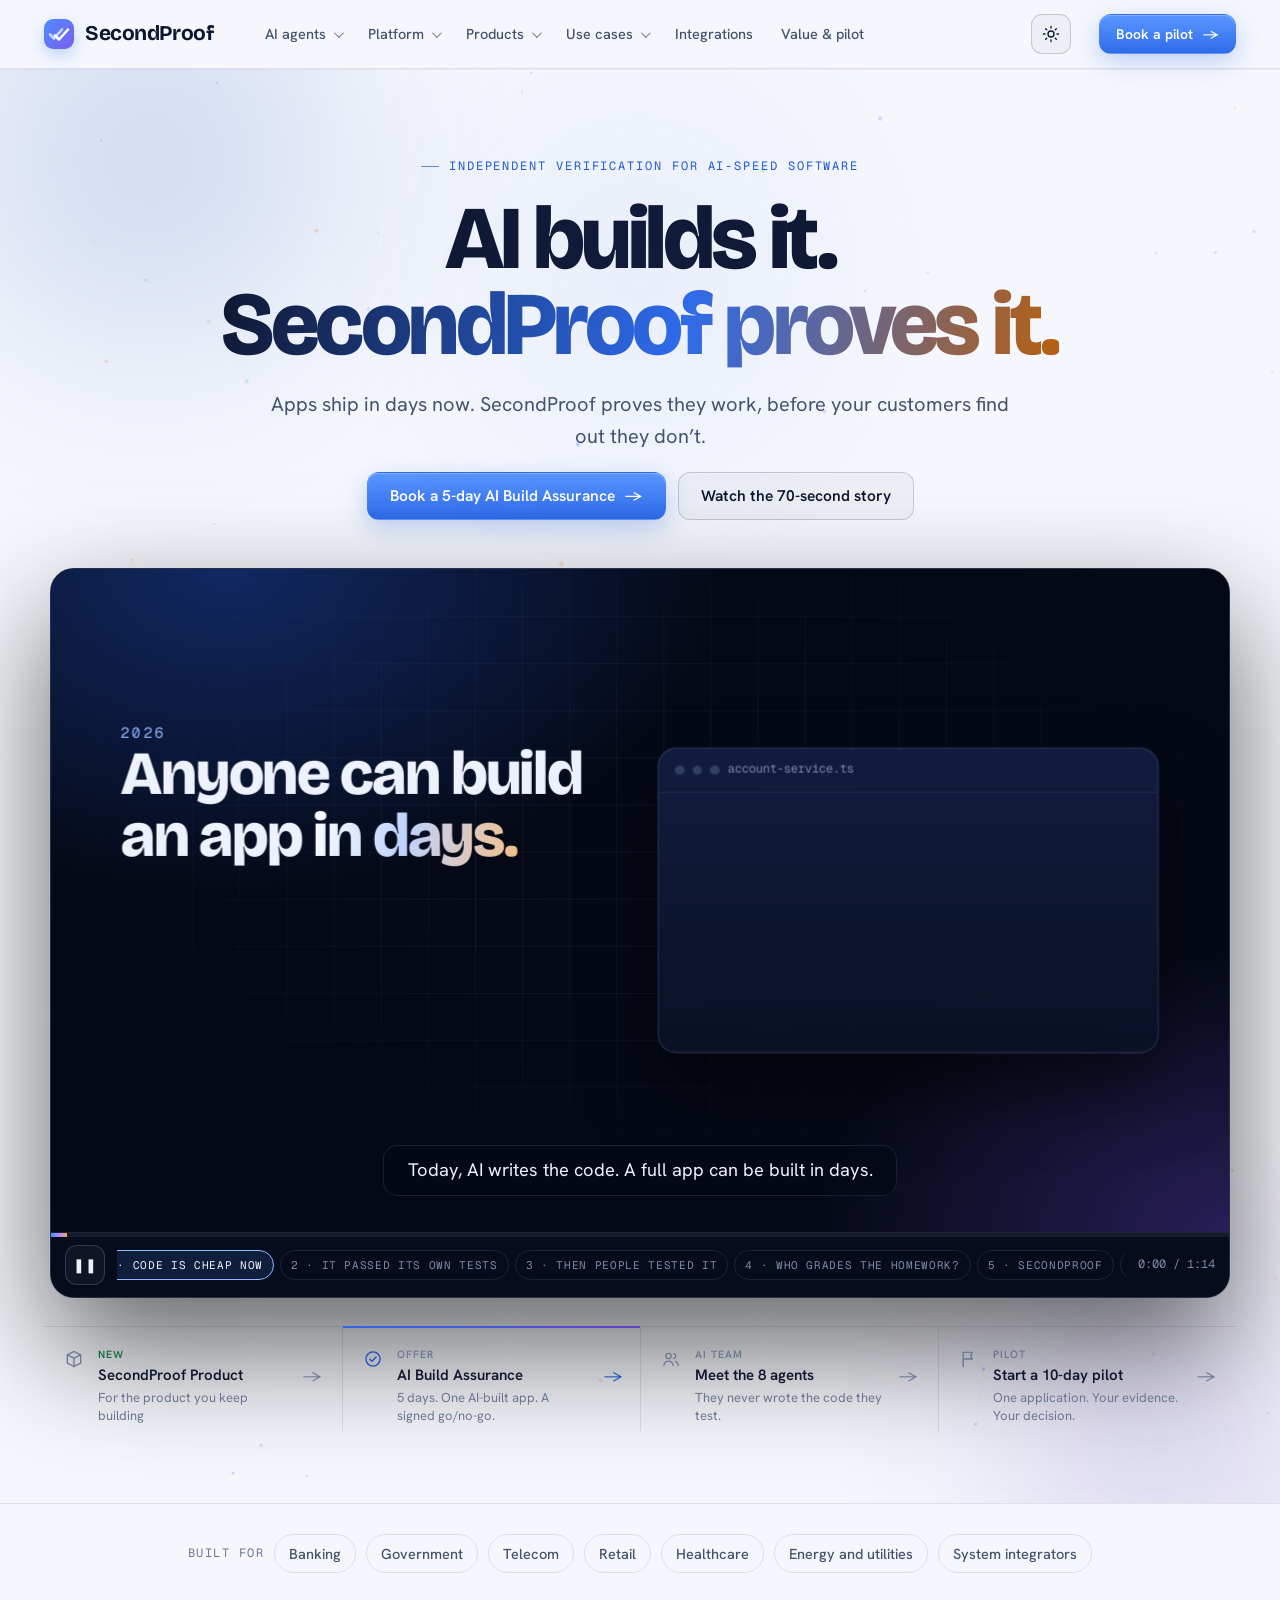
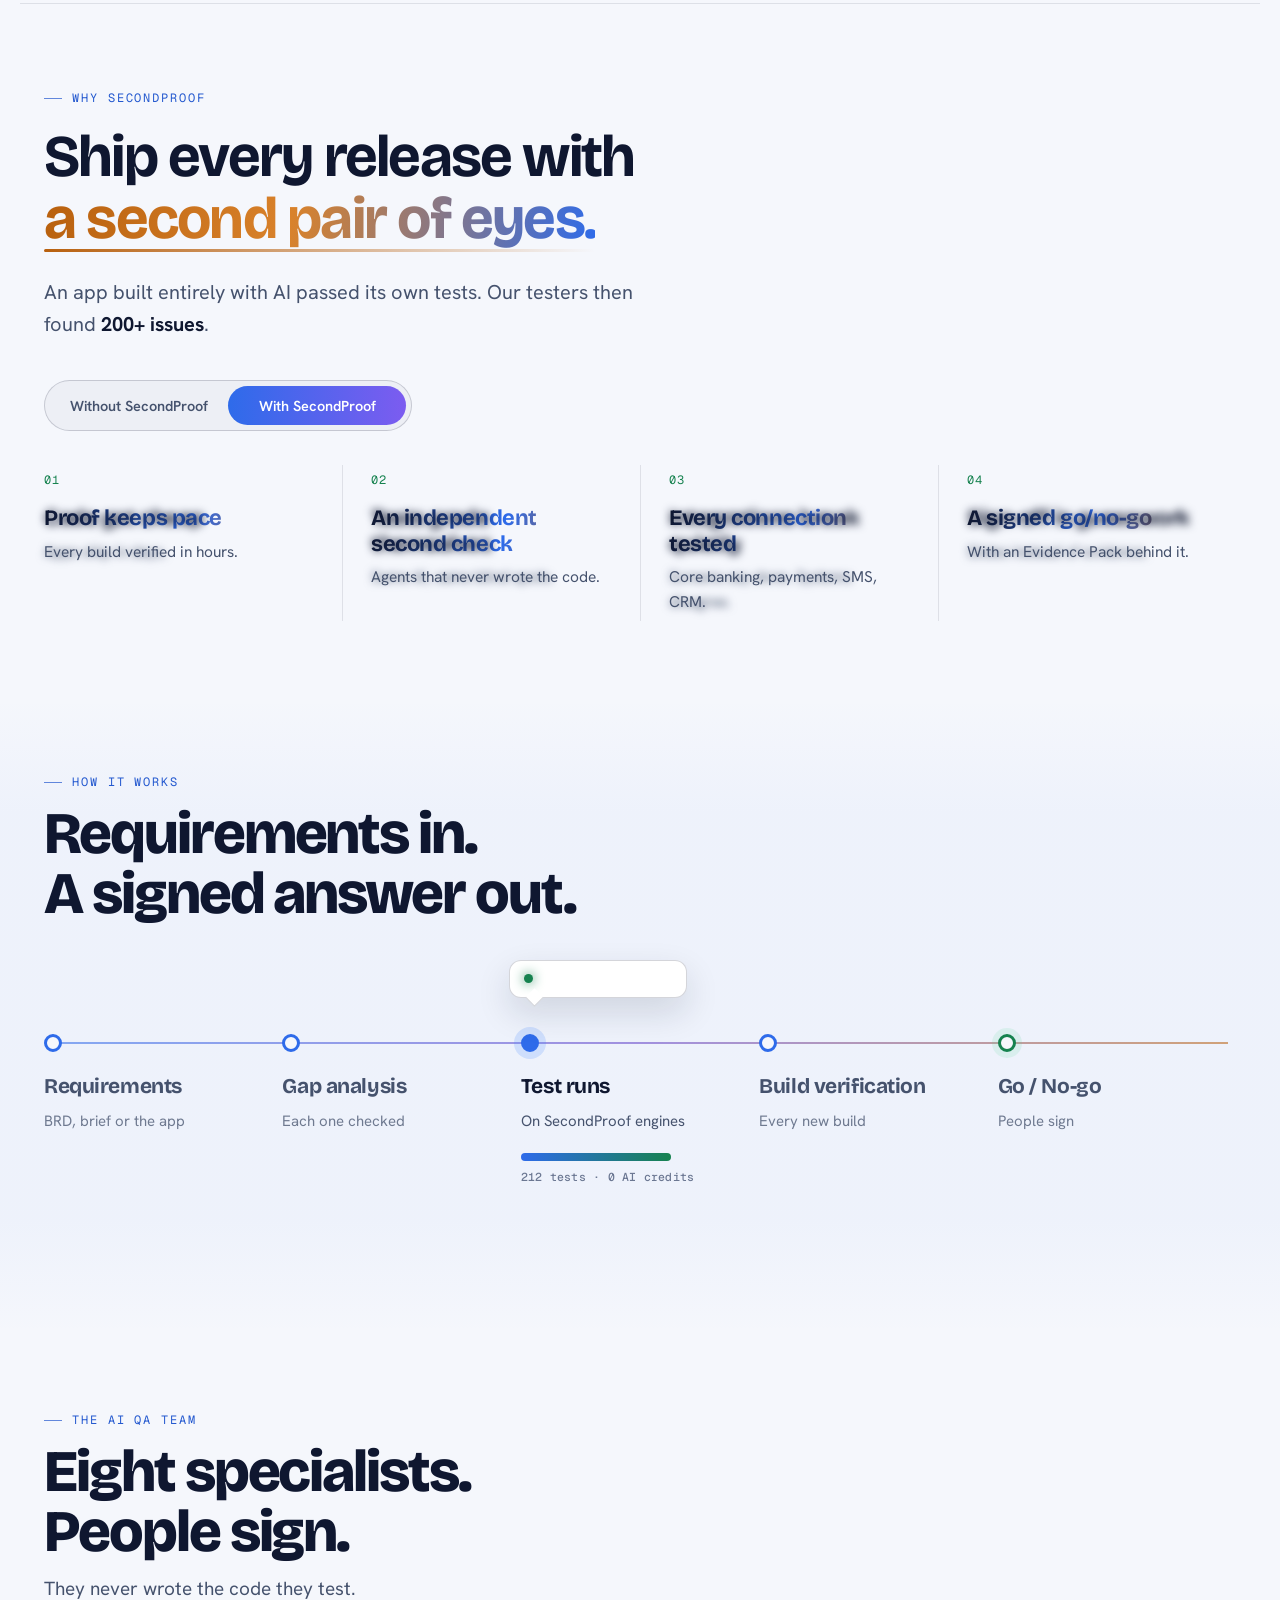
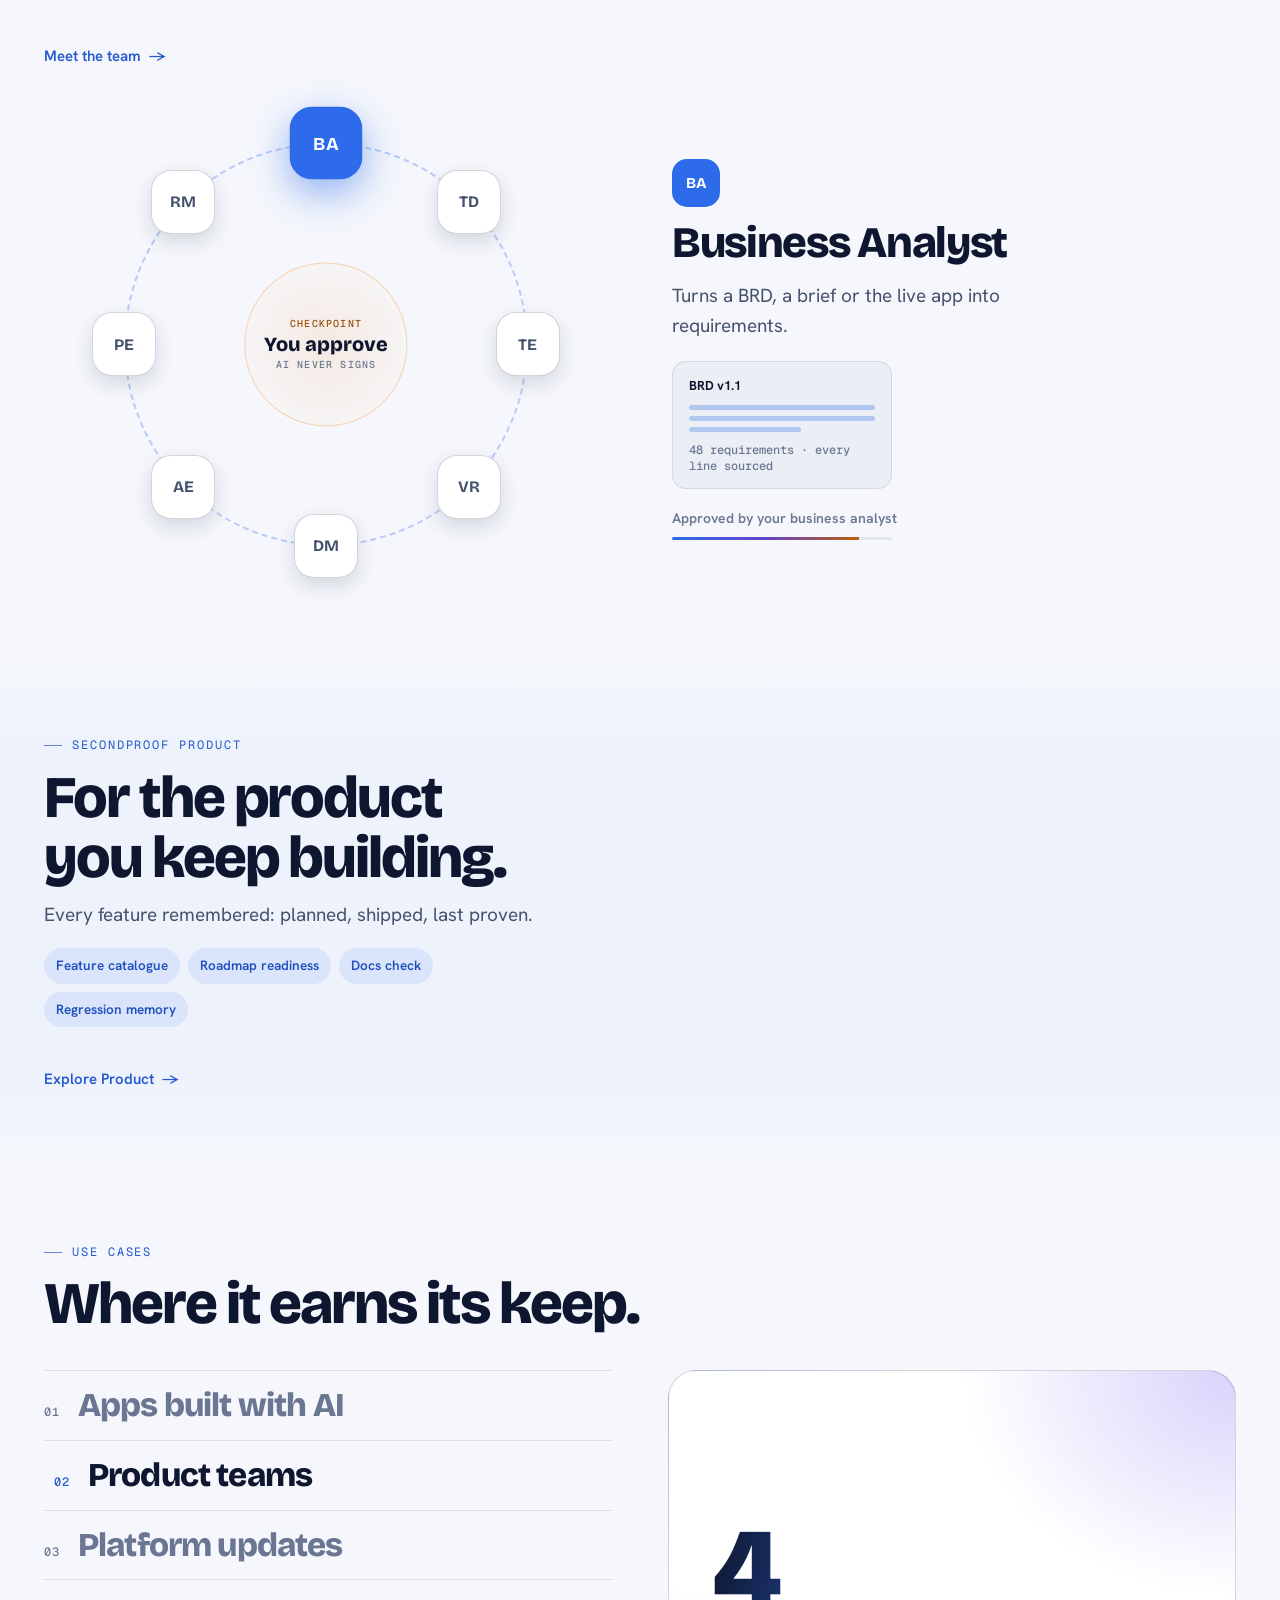
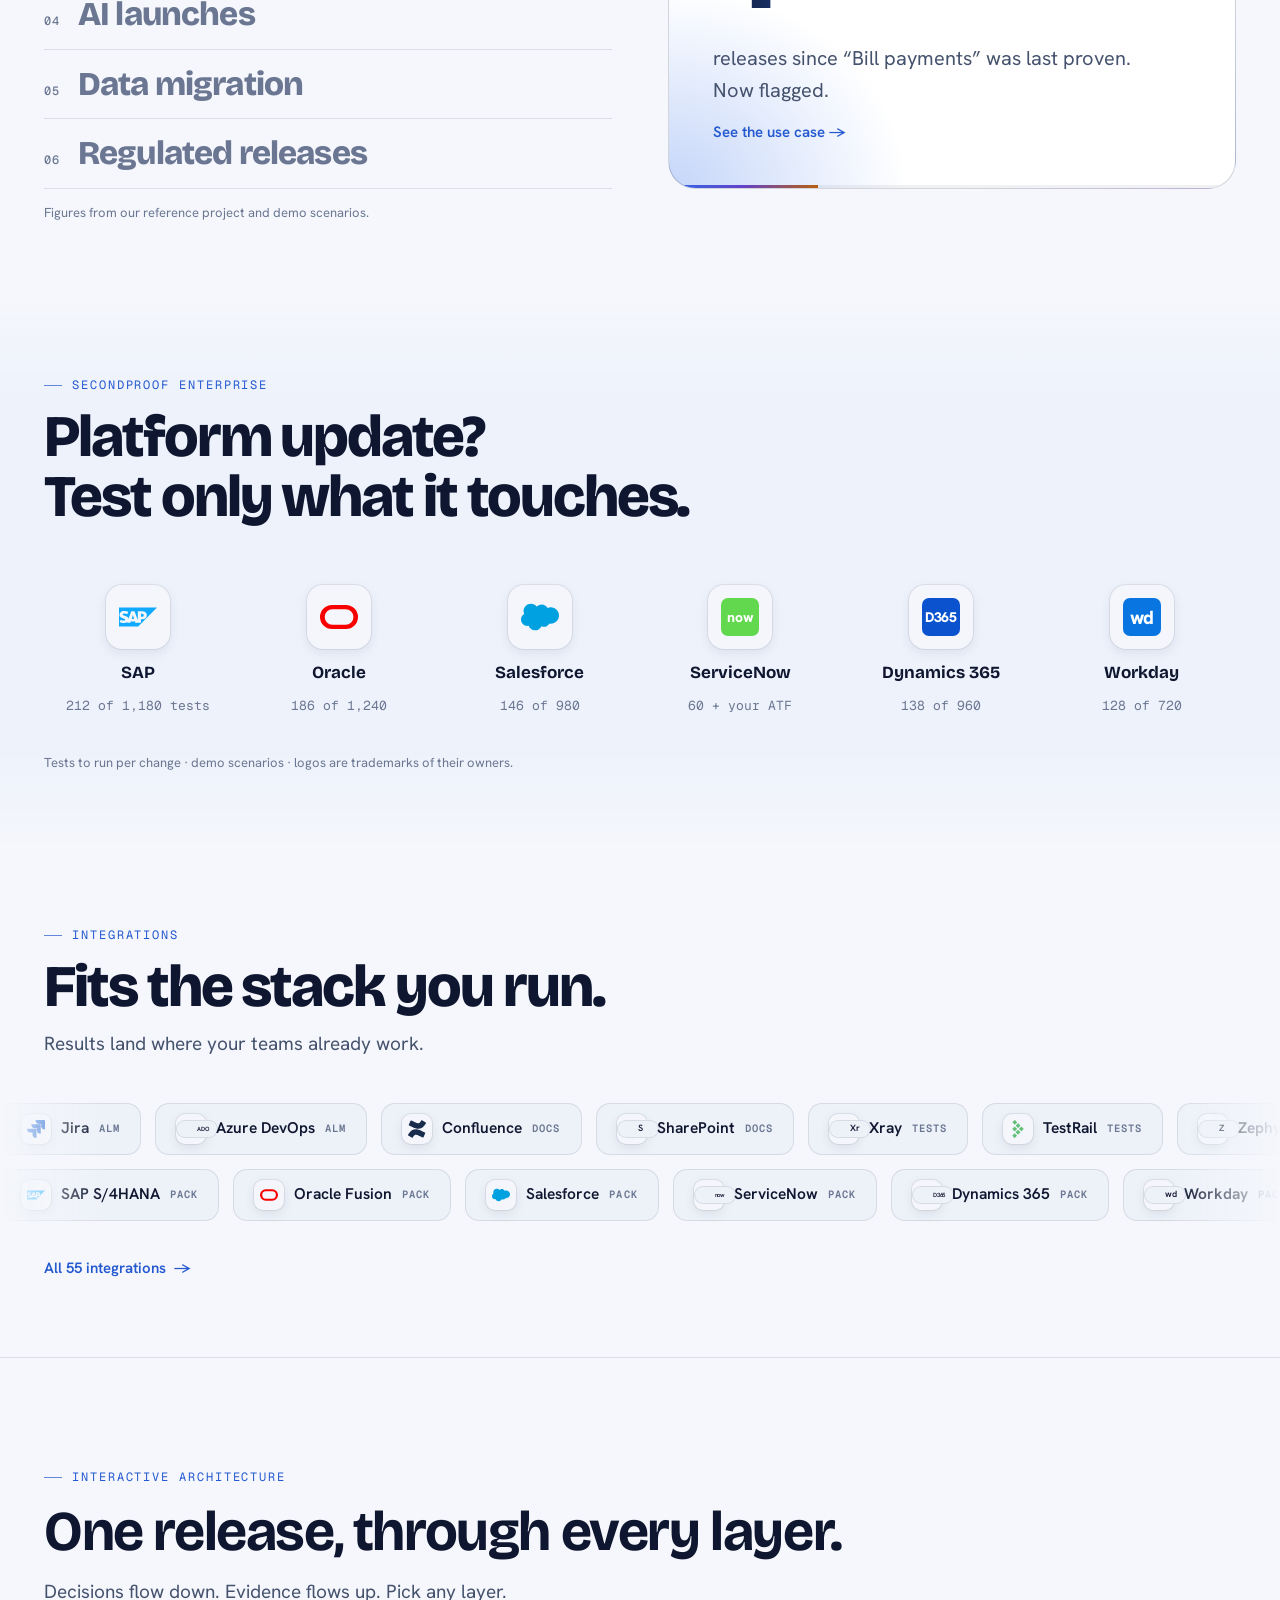
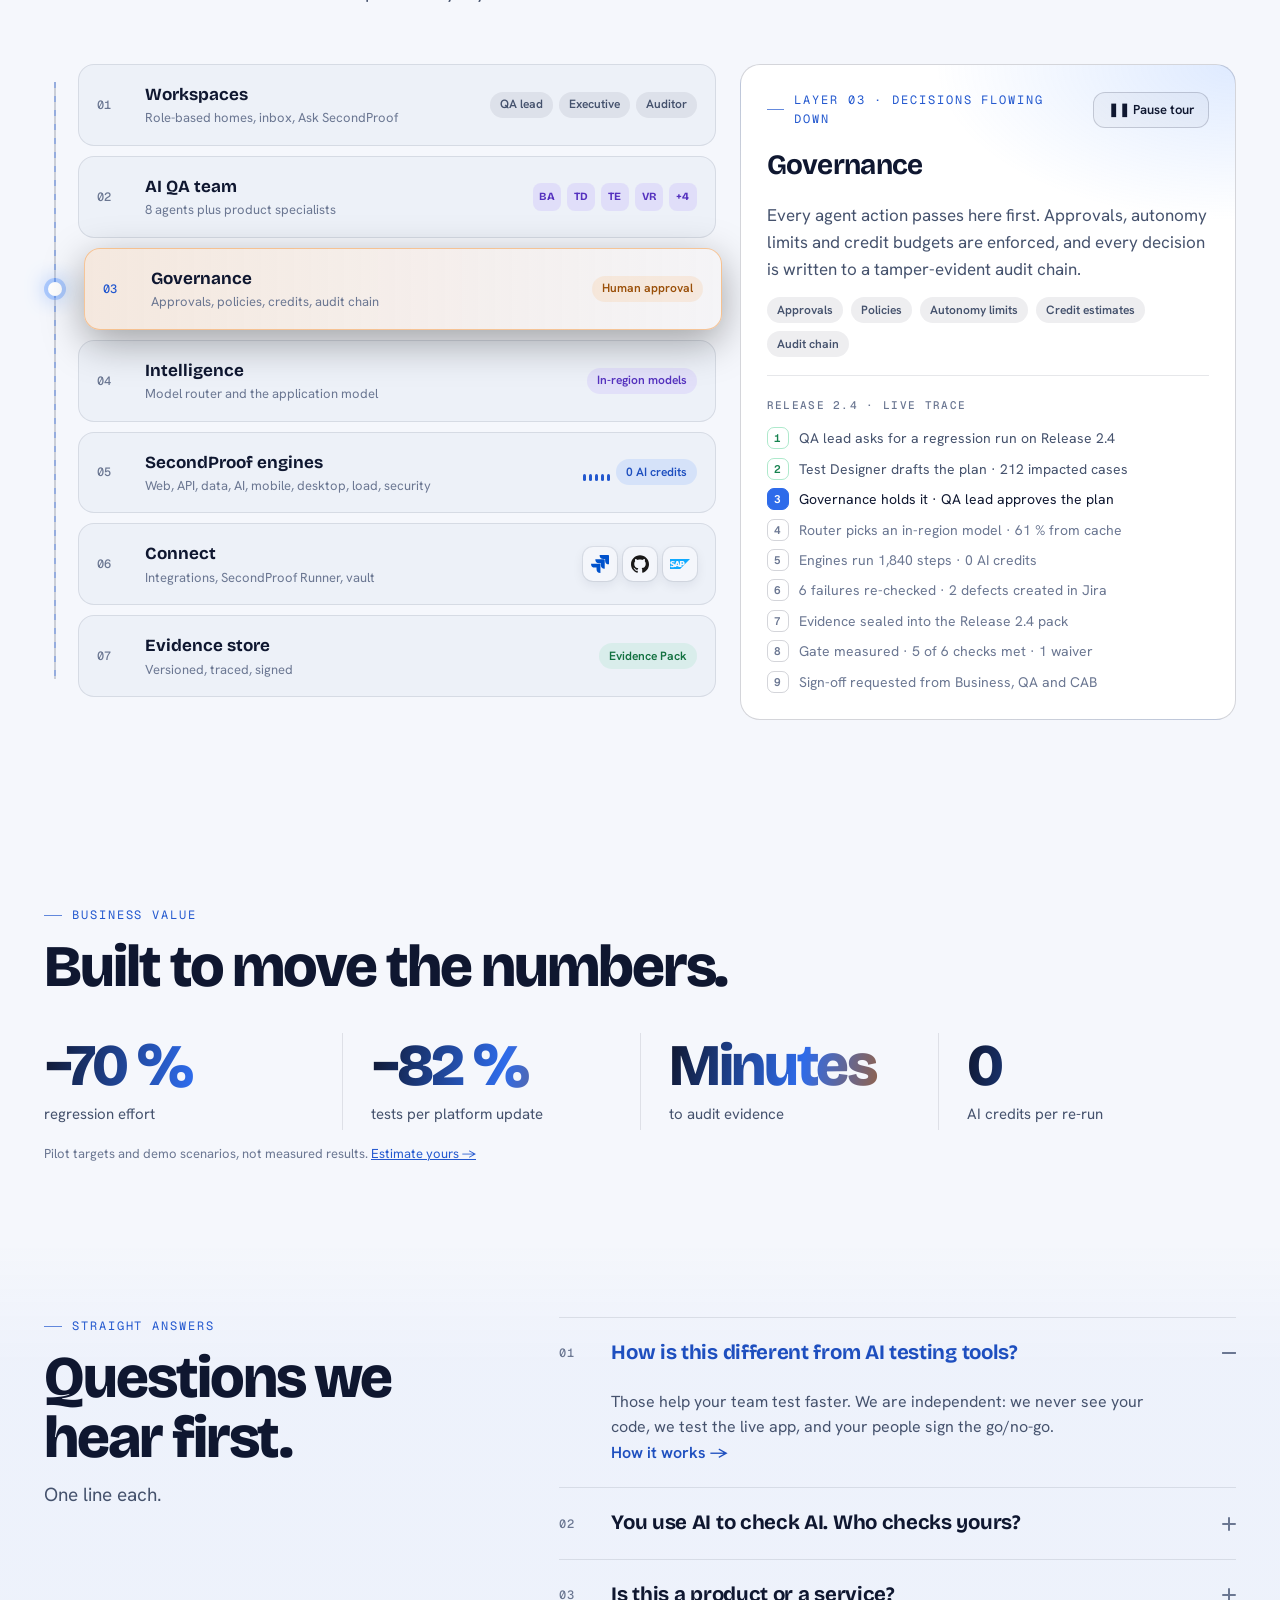
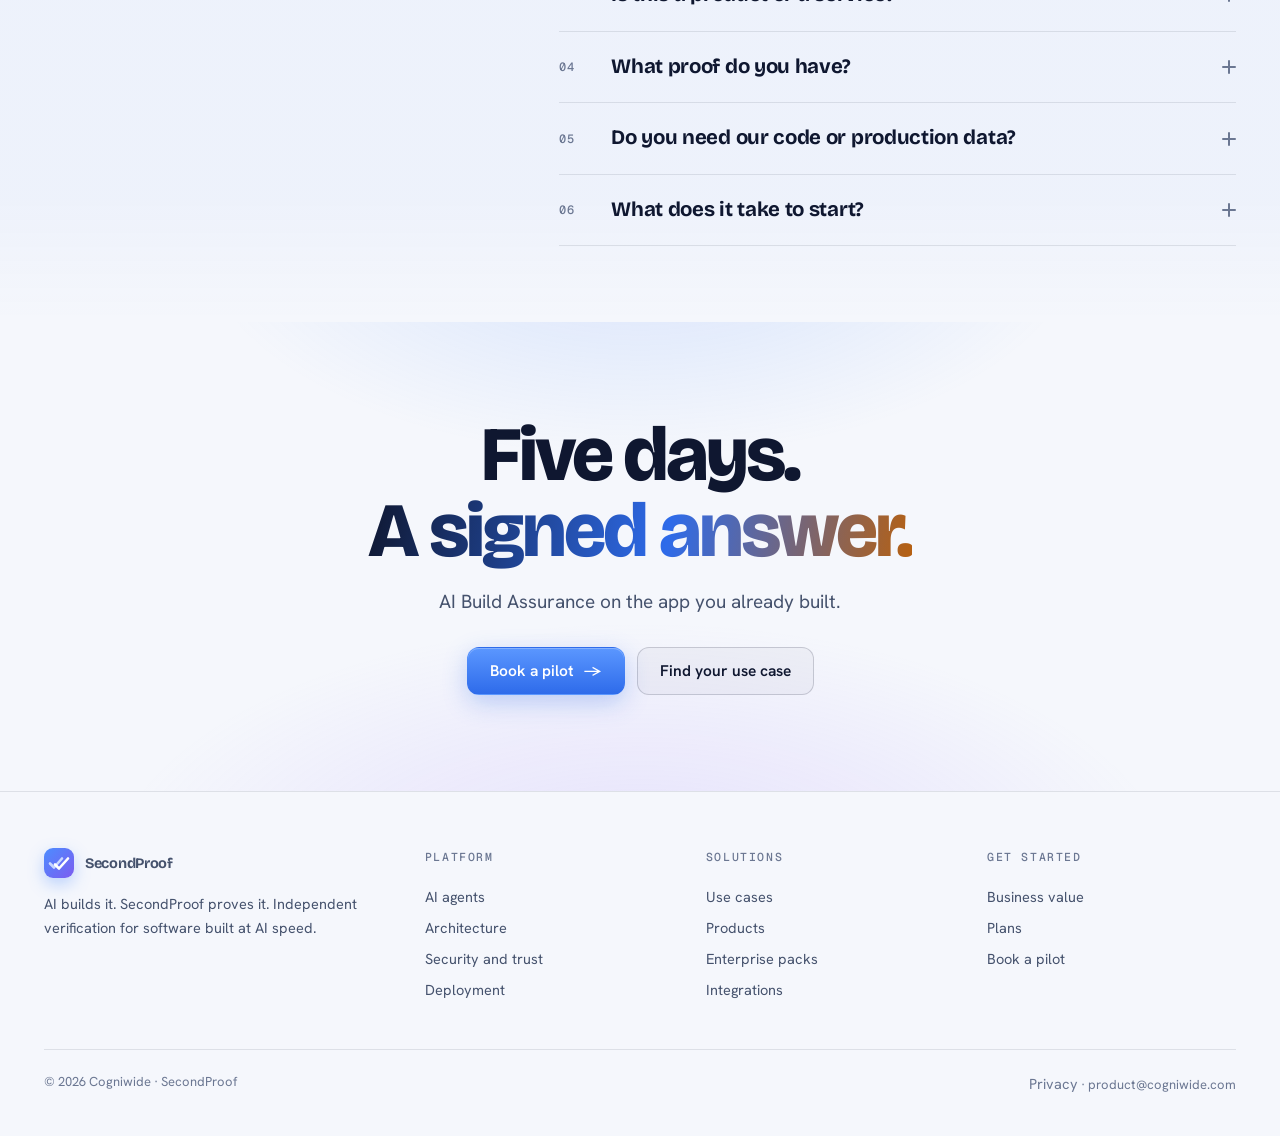
==== index.html @ b9cd4af1 "SecondProof - initial draft" ====
<!doctype html>
<html lang="en">
<head>
<meta charset="utf-8">
<meta name="viewport" content="width=device-width,initial-scale=1,viewport-fit=cover">
<title>SecondProof · AI builds it. SecondProof proves it.</title>
<meta name="description" content="Independent verification for software built at AI speed. Gap analysis, build verification and a signed go/no-go on the running app, with no access to your code.">
<link rel="canonical" href="https://secondproof.ai/">
<meta name="theme-color" content="#060A18">
<link rel="icon" href="favicon.svg" type="image/svg+xml">
<link rel="icon" href="favicon-32.png" sizes="32x32" type="image/png">
<link rel="apple-touch-icon" href="apple-touch-icon.png">
<link rel="manifest" href="site.webmanifest">
<meta property="og:type" content="website">
<meta property="og:site_name" content="SecondProof">
<meta property="og:title" content="SecondProof · AI builds it. SecondProof proves it.">
<meta property="og:description" content="Independent verification for software built at AI speed. Gap analysis, build verification and a signed go/no-go on the running app, with no access to your code.">
<meta property="og:url" content="https://secondproof.ai/">
<meta property="og:image" content="https://secondproof.ai/og-image.png">
<meta property="og:image:width" content="1200">
<meta property="og:image:height" content="630">
<meta name="twitter:card" content="summary_large_image">
<meta name="twitter:title" content="SecondProof · AI builds it. SecondProof proves it.">
<meta name="twitter:description" content="Independent verification for software built at AI speed. Gap analysis, build verification and a signed go/no-go on the running app, with no access to your code.">
<meta name="twitter:image" content="https://secondproof.ai/og-image.png">
<link rel="preconnect" href="https://fonts.googleapis.com">
<link rel="stylesheet" href="https://fonts.googleapis.com/css2?family=Bricolage+Grotesque:opsz,wght@12..96,500;12..96,700;12..96,800&family=Hanken+Grotesk:wght@400;500;600;700&family=Geist+Mono:wght@400;500&display=swap">
<link rel="stylesheet" href="site.css">
<script>(function(){var t;try{t=localStorage.getItem("sp-theme")}catch(e){}if(!t)t=window.matchMedia&&matchMedia("(prefers-color-scheme: light)").matches?"light":"dark";document.documentElement.setAttribute("data-theme",t)})();</script>
<link rel="stylesheet" href="film.css">
<style>
/* Home · hero carousel over an agent constellation, then the concept in seven beats */
.hero{position:relative;overflow:hidden;padding-block:0;border-bottom:1px solid var(--line)}
.hero canvas{position:absolute;inset:0;width:100%;height:100%;opacity:.7}
.car{position:relative;min-height:680px;display:flex;flex-direction:column}
.car .stage{position:relative;flex:1;overflow:hidden;padding-inline:0}
.car .track{display:flex;transition:transform .9s cubic-bezier(.65,0,.25,1);will-change:transform}
.slide{flex:0 0 100%;min-width:0;display:grid;grid-template-columns:1.05fr .95fr;gap:56px;align-items:center;padding:96px 24px 120px;opacity:.25;transition:opacity .9s ease}
.slide.on{opacity:1}
.slide .copy{display:flex;flex-direction:column;gap:22px;min-width:0}
.slide h1{font-size:clamp(42px,6vw,82px);line-height:.98;font-weight:800;letter-spacing:-.035em}
.slide .lede{font-size:clamp(17px,1.6vw,20px);color:var(--ink2);max-width:560px}
.slide .acts{display:flex;gap:12px;flex-wrap:wrap;margin-top:6px}
.slide .vis{min-width:0;transform:translateY(10px);transition:transform .9s cubic-bezier(.2,.7,.2,1)}
.slide.on .vis{transform:none}
.car .ctrl{position:absolute;left:0;right:0;bottom:30px}
.car .ctrl .wrap{display:flex;align-items:center;gap:16px}
.dots{display:flex;gap:8px;flex:1;flex-wrap:wrap}
.dots button{border:1px solid var(--line);background:rgba(var(--wsh),.03);color:var(--ink3);font-family:var(--mono);font-size:11.5px;letter-spacing:.08em;text-transform:uppercase;padding:8px 12px;border-radius:999px;cursor:pointer}
.dots button.on{color:var(--ink);border-color:var(--blue2);background:rgba(76,141,255,.14)}
.arrows{display:flex;gap:8px}
.arrows button{width:42px;height:42px;border-radius:12px;border:1px solid var(--line2);background:rgba(var(--wsh),.03);color:var(--ink);cursor:pointer;font-size:16px}
.progress{position:absolute;left:0;right:0;bottom:0;height:2px;background:var(--line)}
.progress i{display:block;height:100%;background:linear-gradient(90deg,var(--blue),var(--violet),var(--amber));transform-origin:0 50%;transform:scaleX(0)}
@media (max-width:960px){.slide{grid-template-columns:1fr;padding-block:64px 150px}.car{min-height:auto}.dots button span{display:none}.dots button{width:12px;height:12px;padding:0}}

/* mock windows */
.win{background:linear-gradient(180deg,rgba(var(--s2),.92),rgba(var(--s1),.95));border:1px solid var(--line2);border-radius:20px;box-shadow:0 40px 90px rgba(0,0,0,.55),0 0 0 1px rgba(var(--wsh),.02) inset;overflow:hidden;backdrop-filter:blur(6px)}
.win-h{display:flex;justify-content:space-between;align-items:center;gap:12px;padding:16px 20px;border-bottom:1px solid var(--line)}
.win-h b{font-size:15px;font-family:var(--display);font-weight:700}
.win-h small{display:block;color:var(--ink3);font-family:var(--mono);font-size:11px;letter-spacing:.06em}
.row{display:flex;justify-content:space-between;align-items:center;gap:12px;padding:12px 20px;border-bottom:1px solid var(--line);font-size:14px}
.row small{display:block;color:var(--ink3);font-size:12px}
.win-f{padding:16px 20px;display:flex;flex-direction:column;gap:10px}
.mono{font-family:var(--mono);font-size:11.5px;color:var(--ink3)}
.ag-row{display:grid;grid-template-columns:38px 1fr auto;gap:12px;align-items:center;padding:11px 20px;border-bottom:1px solid var(--line)}
.av{width:38px;height:38px;border-radius:11px;display:grid;place-items:center;font-family:var(--display);font-weight:700;font-size:14px}
.ag-row b{font-size:14px}.ag-row small{display:block;color:var(--ink3);font-size:12px;white-space:nowrap;overflow:hidden;text-overflow:ellipsis}
.dot{display:inline-block;width:7px;height:7px;border-radius:50%;margin-right:6px;background:var(--green);box-shadow:0 0 10px var(--green)}
@media (prefers-reduced-motion:no-preference){.dot.live{animation:blink 1.6s ease-in-out infinite}@keyframes blink{50%{opacity:.35}}}
.impact{padding:26px 22px;display:grid;gap:18px}
.impact .bars{display:grid;gap:10px}
.impact .b{display:grid;grid-template-columns:120px 1fr 70px;gap:12px;align-items:center;font-size:13.5px}
.impact .tr{height:12px;border-radius:6px;background:rgba(var(--wsh),.06);overflow:hidden}
.impact .tr i{display:block;height:100%;border-radius:6px}
.big{font-family:var(--display);font-weight:800;font-size:64px;letter-spacing:-.04em;line-height:1}
.chain{display:flex;align-items:center;gap:6px;flex-wrap:wrap}
.chain span{font-family:var(--mono);font-size:11px;padding:6px 8px;border-radius:8px;border:1px solid var(--line2);color:var(--ink2)}
.chain i{width:14px;height:1px;background:var(--line2)}
.orbit{display:grid;grid-template-columns:repeat(3,minmax(0,1fr));gap:12px;padding:20px}
.orbit div{border:1px solid var(--line2);border-radius:14px;padding:16px;display:flex;flex-direction:column;gap:4px;background:rgba(var(--wsh),.02)}
.orbit b{font-family:var(--display);font-size:17px}.orbit small{color:var(--ink3);font-size:12px}

/* sections */
.industries{display:flex;gap:10px;flex-wrap:wrap;align-items:center;justify-content:center;padding-block:30px;border-bottom:1px solid var(--line)}
.industries span{font-family:var(--mono);font-size:12px;letter-spacing:.12em;text-transform:uppercase;color:var(--ink3)}
.industries b{font-weight:500;font-size:14.5px;color:var(--ink2);padding:7px 14px;border:1px solid var(--line);border-radius:999px}
.thesis{font-family:var(--display);font-weight:700;font-size:clamp(30px,4.6vw,62px);line-height:1.05;letter-spacing:-.03em;max-width:1100px}
.thesis em{font-style:normal;color:var(--amber)}
.agents-grid{display:grid;grid-template-columns:repeat(4,minmax(0,1fr));gap:16px}
.agent{padding:24px;display:flex;flex-direction:column;gap:12px}
.agent .av{width:48px;height:48px;font-size:16px}
.agent h3{font-size:19px}.agent p{font-size:14.5px}
.agent .hand{margin-top:auto;font-family:var(--mono);font-size:11px;letter-spacing:.06em;text-transform:uppercase;color:var(--ink3)}
@media (max-width:1020px){.agents-grid{grid-template-columns:repeat(2,minmax(0,1fr))}}
@media (max-width:560px){.agents-grid{grid-template-columns:1fr}}
.flow{display:grid;grid-template-columns:repeat(5,minmax(0,1fr));gap:0;position:relative}
.flow .st{padding:26px 22px;border:1px solid var(--line);margin-left:-1px;background:var(--bg2);display:flex;flex-direction:column;gap:10px;min-width:0}
.flow .st:first-child{border-radius:var(--r) 0 0 var(--r);margin-left:0}.flow .st:last-child{border-radius:0 var(--r) var(--r) 0;background:linear-gradient(180deg,rgba(76,141,255,.18),rgba(169,139,255,.12));border-color:var(--line2)}
.flow .n{font-family:var(--mono);font-size:12px;color:var(--blue2)}
.flow h3{font-size:21px}.flow p{font-size:14.5px;color:var(--ink2)}
.flow .who{margin-top:auto;padding-top:10px}
@media (max-width:1020px){.flow{grid-template-columns:1fr}.flow .st{margin-left:0;margin-top:-1px;border-radius:0!important}.flow .st:first-child{border-radius:var(--r) var(--r) 0 0!important}.flow .st:last-child{border-radius:0 0 var(--r) var(--r)!important}}
.uc{display:flex;flex-direction:column;gap:12px}
.uc .k{font-family:var(--mono);font-size:11.5px;letter-spacing:.1em;text-transform:uppercase;color:var(--amber)}
.uc .out{margin-top:auto;padding-top:14px;border-top:1px solid var(--line);font-size:14px;color:var(--ink)}
.more{display:inline-flex;gap:8px;align-items:center;color:var(--blue2);text-decoration:none;font-weight:600;font-size:15px;margin-top:28px}
.layers{display:grid;gap:8px}
.layer{display:grid;grid-template-columns:200px 1fr;gap:18px;align-items:center;padding:16px 20px;border-radius:14px;border:1px solid var(--line);background:var(--bg2)}
.layer b{font-family:var(--display);font-size:16px}
.layer .chips{display:flex;gap:8px;flex-wrap:wrap}
.layer.hl{border-color:rgba(169,139,255,.45);background:linear-gradient(90deg,rgba(169,139,255,.14),rgba(76,141,255,.06))}
@media (max-width:760px){.layer{grid-template-columns:1fr}}
.split{display:grid;grid-template-columns:.9fr 1.1fr;gap:56px;align-items:center}
@media (max-width:960px){.split{grid-template-columns:1fr}}
.mq{position:relative;overflow:hidden;mask-image:linear-gradient(90deg,transparent,#000 8%,#000 92%,transparent);-webkit-mask-image:linear-gradient(90deg,transparent,#000 8%,#000 92%,transparent)}
.mq .track{display:flex;gap:14px;width:max-content;padding-block:7px}
.mq .track span{display:inline-flex;align-items:center;gap:10px;height:52px;padding:0 20px;border:1px solid var(--line);border-radius:14px;background:var(--bg2);font-weight:600;font-size:15.5px;color:var(--ink);white-space:nowrap}
.mq .track span i{font-style:normal;font-family:var(--mono);font-size:10.5px;letter-spacing:.1em;text-transform:uppercase;color:var(--ink3)}
@media (prefers-reduced-motion:no-preference){.mq .track{animation:mq 60s linear infinite}.mq.rev .track{animation-direction:reverse;animation-duration:70s}.mq:hover .track{animation-play-state:paused}@keyframes mq{to{transform:translateX(-50%)}}}
.hub{display:grid;grid-template-columns:repeat(4,minmax(0,1fr));gap:14px;margin-top:40px}
.hub div{padding:18px 20px;border:1px solid var(--line);border-radius:14px;background:var(--bg2)}
.hub b{display:block;font-family:var(--display);font-size:16px}.hub small{color:var(--ink3);font-size:13px}
@media (max-width:860px){.hub{grid-template-columns:repeat(2,minmax(0,1fr))}}
.pk{display:flex;flex-direction:column;gap:10px;text-decoration:none}
.pk-h{display:flex;justify-content:space-between;align-items:flex-start;margin-bottom:6px}
.pk h3{font-size:24px}.pk small{color:var(--ink3);font-size:13.5px}
.pk-c{margin-top:auto;padding-top:16px;border-top:1px solid var(--line);display:grid;grid-template-columns:1fr auto;gap:6px 12px;align-items:center;font-size:13.5px;color:var(--ink2)}
.pk-c b{font-family:var(--display);font-size:20px;color:var(--ink)}.pk-c b em{font-style:normal;font-size:13px;color:var(--ink3);font-family:var(--body);font-weight:500}
.pk-c .tr{grid-column:1/-1;height:6px;border-radius:3px;background:rgba(var(--wsh),.07);overflow:hidden}
.pk-c .tr i{display:block;height:100%;width:var(--w);border-radius:3px;background:linear-gradient(90deg,var(--blue),var(--violet))}
@media (prefers-reduced-motion:no-preference){.pk:hover .tr i{animation:grow 1s ease}@keyframes grow{from{width:0}}}
.mq .track span .lg{width:30px;height:30px;border-radius:9px}
.rot{display:inline-block;position:relative;height:1.12em;overflow:hidden;vertical-align:bottom;color:var(--amber)}
.rot .rw{display:inline-block;white-space:nowrap;background:var(--rot-grad,linear-gradient(100deg,#F5C08A,var(--amber) 40%,#BFD3FF));-webkit-background-clip:text;background-clip:text;color:transparent}
@media (prefers-reduced-motion:no-preference){.rot .rw{transition:transform .55s cubic-bezier(.65,0,.25,1),opacity .55s}.rot .rw.out{transform:translateY(-105%);opacity:0}.rot .rw.in{transform:translateY(105%);opacity:0;transition:none}}
.rot::after{content:"";position:absolute;left:0;bottom:2px;height:3px;width:100%;border-radius:2px;background:linear-gradient(90deg,var(--amber),transparent);transform-origin:0 50%;animation:rotbar 3s linear infinite}
@keyframes rotbar{from{transform:scaleX(0)}to{transform:scaleX(1)}}
@media (prefers-reduced-motion:reduce){.rot::after{display:none}}
@media (max-width:640px){.rot{height:auto;white-space:normal}.rot .rw{white-space:normal}}
.hero2{position:relative;overflow:hidden;padding-block:88px 72px;border-bottom:1px solid var(--line)}
.hero2 canvas{position:absolute;inset:0;width:100%;height:100%;opacity:.55}
.hero2-top{position:relative;display:flex;flex-direction:column;align-items:center;text-align:center;gap:20px;margin-bottom:48px}
.hero2 h1{font-size:clamp(44px,7vw,96px);line-height:.96;font-weight:800;letter-spacing:-.04em}
.hero2 .lede{font-size:clamp(17px,1.6vw,20px);color:var(--ink2);max-width:760px}
.hero2 .acts{display:flex;gap:12px;flex-wrap:wrap;justify-content:center}
.film{position:relative}
.fctl{position:relative}
:root[data-theme="light"] .rot .rw{--rot-grad:linear-gradient(100deg,#B8600E,#D9822B 45%,#2E6BEA)}
.pm-wrap{display:grid;grid-template-columns:.95fr 1.05fr;gap:56px;align-items:center}
.pm-list{list-style:none;padding:0;margin:22px 0 0;display:grid;gap:10px;color:var(--ink2)}
.pm-list li{padding-left:22px;position:relative}.pm-list li::before{content:"";position:absolute;left:0;top:.6em;width:10px;height:10px;border-radius:3px;background:linear-gradient(135deg,var(--blue),var(--violet))}
.pm-list b{color:var(--ink)}
@media (max-width:960px){.pm-wrap{grid-template-columns:1fr}}

/* flip toggle */
.flip-sw{position:relative;display:inline-grid;grid-template-columns:1fr 1fr;padding:5px;border-radius:999px;border:1px solid var(--line2);background:rgba(var(--wsh),.03);margin-top:40px}
.flip-sw button{position:relative;z-index:1;border:0;background:none;font:600 14.5px var(--body);color:var(--ink2);padding:10px 20px;border-radius:999px;cursor:pointer;transition:color .3s}
.flip-sw button[aria-pressed="true"]{color:#fff}
.flip-sw i{position:absolute;top:5px;bottom:5px;left:5px;width:calc(50% - 5px);border-radius:999px;background:linear-gradient(90deg,#C2323B,#E0702C);transition:transform .5s cubic-bezier(.65,0,.25,1),background .5s}
.flip.b .flip-sw i{transform:translateX(100%);background:linear-gradient(90deg,#2E6BEA,#7C5CF0)}
.fx-cols{margin-top:34px}
.fx-in{display:grid;margin-top:8px}
.fx-a,.fx-b{grid-area:1/1;display:flex;flex-direction:column;gap:8px;transition:opacity .45s ease,transform .55s cubic-bezier(.2,.7,.2,1),filter .45s}
.fx-b{opacity:0;transform:translateY(14px);filter:blur(4px)}
.flip.b .fx-a{opacity:0;transform:translateY(-14px);filter:blur(4px)}
.flip.b .fx-b{opacity:1;transform:none;filter:none}
.fx-a b{text-decoration:line-through;text-decoration-color:transparent;transition:text-decoration-color .4s}
.fx b{font-family:var(--display);font-size:22px;letter-spacing:-.02em;line-height:1.15}
.fx small{color:var(--ink2);font-size:15.5px}
.fx-b b{background:var(--grad-text);-webkit-background-clip:text;background-clip:text;color:transparent}
.fx .m-n{transition:color .4s}.flip.b .fx .m-n{color:var(--green)}
/* hand-off track */
.hf{position:relative;margin-top:10px}
.hf-row{list-style:none;margin:0;padding:0;display:flex;align-items:flex-start;justify-content:space-between;gap:6px;position:relative;z-index:1}
.hf-n,.hf-ck{display:flex;flex-direction:column;align-items:center;gap:10px;text-align:center;flex:1;min-width:0}
.hf-av{width:58px;height:58px;border-radius:18px;display:grid;place-items:center;font:700 16px var(--display);background:var(--surface);border:1.5px solid var(--line2);color:var(--ink2);transition:all .35s;box-shadow:0 0 0 0 transparent}
.hf-n small{font-size:12.5px;color:var(--ink3);line-height:1.3;max-width:96px}
.hf-n.on .hf-av{color:#fff;border-color:transparent;transform:translateY(-4px) scale(1.06)}
.hf-n[data-c="blue"].on .hf-av{background:#2E6BEA;box-shadow:0 10px 30px rgba(46,107,234,.45)}
.hf-n[data-c="blue2"].on .hf-av{background:#4C8DFF;box-shadow:0 10px 30px rgba(76,141,255,.45)}
.hf-n[data-c="violet"].on .hf-av{background:#7C5CF0;box-shadow:0 10px 30px rgba(124,92,240,.45)}
.hf-n[data-c="green"].on .hf-av{background:#16824F;box-shadow:0 10px 30px rgba(22,130,79,.45)}
.hf-n[data-c="amber"].on .hf-av{background:#C46A12;box-shadow:0 10px 30px rgba(196,106,18,.45)}
.hf-n[data-c="red"].on .hf-av{background:#C2323B;box-shadow:0 10px 30px rgba(194,50,59,.45)}
.hf-n.on small{color:var(--ink)}
.hf-ck{flex:.6}
.hf-ck span{width:30px;height:30px;margin-top:14px;display:grid;place-items:center;color:var(--amber);font-size:16px;border-radius:50%;background:rgba(245,166,91,.12);transition:all .35s}
.hf-ck small{font-family:var(--mono);font-size:10.5px;letter-spacing:.08em;text-transform:uppercase;color:var(--amber);opacity:.7}
.hf-ck.on span{background:var(--amber);color:#fff;box-shadow:0 0 0 8px rgba(245,166,91,.18)}
.hf-line{position:absolute;left:4%;right:4%;top:29px;height:2px;background:var(--line2);z-index:0}
.hf-line i{position:absolute;top:-5px;left:0;width:12px;height:12px;border-radius:50%;background:#fff;box-shadow:0 0 0 4px rgba(76,141,255,.35),0 0 22px #4C8DFF;transition:left .55s cubic-bezier(.65,0,.25,1)}
@media (max-width:900px){.hf-row{flex-wrap:wrap;justify-content:center;row-gap:26px}.hf-n{flex:0 0 22%}.hf-ck{display:none}.hf-line{display:none}}
/* use case explorer */
.ux{display:grid;grid-template-columns:1fr 1fr;gap:56px;align-items:stretch}
.ux-l{list-style:none;margin:0;padding:0;display:flex;flex-direction:column}
.ux-l button{all:unset;box-sizing:border-box;width:100%;cursor:pointer;display:flex;align-items:baseline;gap:18px;padding:16px 0;border-top:1px solid var(--line);font:800 clamp(24px,2.6vw,34px)/1.1 var(--display);letter-spacing:-.025em;color:var(--ink3);transition:color .3s,padding .3s}
.ux-l li:last-child button{border-bottom:1px solid var(--line)}
.ux-l button:hover{color:var(--ink2)}
.ux-l button[aria-selected="true"]{color:var(--ink);padding-left:10px}
.ux-l button:focus-visible{outline:2px solid var(--blue2);outline-offset:2px}
.ux-k{font:500 12px var(--mono);color:var(--ink3);letter-spacing:.08em}
.ux-l button[aria-selected="true"] .ux-k{color:var(--blue2)}
.ux-r{position:relative;border-radius:28px;overflow:hidden;min-height:360px;background:radial-gradient(80% 90% at 100% 0%,rgba(124,92,240,.28),transparent 60%),radial-gradient(70% 80% at 0% 100%,rgba(46,107,234,.28),transparent 60%),var(--surface);border:1px solid var(--line2)}
.ux-p{position:absolute;inset:0;padding:44px;display:flex;flex-direction:column;justify-content:flex-end;gap:14px;text-decoration:none;opacity:0;transform:translateY(16px);transition:opacity .5s,transform .6s cubic-bezier(.2,.7,.2,1);pointer-events:none}
.ux-p.on{opacity:1;transform:none;pointer-events:auto}
.ux-big{font:800 clamp(72px,9vw,140px)/.9 var(--display);letter-spacing:-.05em;background:var(--grad-text);-webkit-background-clip:text;background-clip:text;color:transparent;padding-bottom:.05em}
.ux-p[data-c="red"] .ux-big{background:linear-gradient(100deg,var(--ink),#E0505A 55%,#F5A65B);-webkit-background-clip:text;background-clip:text}
.ux-p[data-c="green"] .ux-big{background:linear-gradient(100deg,var(--ink),#22A86A);-webkit-background-clip:text;background-clip:text}
.ux-t{font-size:clamp(17px,1.6vw,20px);color:var(--ink2);max-width:420px}
.ux-go{color:var(--blue2);font-weight:600;font-size:15px}
.ux-bar{position:absolute;left:0;right:0;bottom:0;height:3px;background:rgba(var(--wsh),.06)}
.ux-bar i{display:block;height:100%;width:0;background:linear-gradient(90deg,var(--blue),var(--violet),var(--amber))}
@media (max-width:860px){.ux{grid-template-columns:1fr;gap:28px}.ux-r{min-height:280px}.ux-p{padding:28px}}

/* how it works: travelling ticket */
.pipe{position:relative;padding-top:74px}
.pipe .m-steps li{cursor:pointer}
.pipe .m-steps li b,.pipe .m-steps li small{transition:color .35s,opacity .35s}
.pipe .m-steps li:not(.on) b{color:var(--ink2)}
.pipe .m-steps li:not(.on) small{opacity:.75}
.pipe .m-steps li.on>i{background:var(--blue);box-shadow:0 0 0 7px rgba(76,141,255,.2)}
.pipe .m-steps li.end.on>i{background:var(--green);border-color:var(--green);box-shadow:0 0 0 7px rgba(95,211,154,.22)}
.pipe .m-steps li>i{animation:none!important;transition:background .35s,box-shadow .35s}
.tk{position:absolute;top:0;left:0;display:flex;align-items:center;gap:10px;padding:9px 14px;border-radius:12px;background:var(--surface);border:1px solid var(--line2);box-shadow:0 14px 34px var(--shadow);font:600 13.5px var(--body);white-space:nowrap;transition:left .8s cubic-bezier(.65,0,.25,1);z-index:2}
.tk::after{content:"";position:absolute;left:18px;bottom:-7px;width:12px;height:12px;background:var(--surface);border-right:1px solid var(--line2);border-bottom:1px solid var(--line2);transform:rotate(45deg)}
.tk-dot{width:9px;height:9px;border-radius:50%;background:var(--blue);box-shadow:0 0 12px var(--blue);transition:background .4s,box-shadow .4s}
.tk[data-s="1"] .tk-dot{background:var(--red);box-shadow:0 0 12px var(--red)}
.tk[data-s="2"] .tk-dot,.tk[data-s="3"] .tk-dot,.tk[data-s="4"] .tk-dot{background:var(--green);box-shadow:0 0 12px var(--green)}
.tk-t{transition:opacity .25s}
.sv{margin-top:14px;min-height:62px;opacity:0;transform:translateY(8px);transition:opacity .45s,transform .5s cubic-bezier(.2,.7,.2,1)}
.pipe li.on .sv{opacity:1;transform:none}
.sv small{display:block;font:500 11.5px var(--mono);color:var(--ink3);margin-top:8px;letter-spacing:.02em}
.sv-doc{width:120px;padding:10px 12px;border-radius:10px;background:rgba(var(--wsh),.04);border:1px solid var(--line)}
.sv-doc b{font-size:12px;display:block;margin-bottom:6px}
.sv-doc i{display:block;height:4px;border-radius:2px;background:rgba(var(--b2r),.3);margin-top:4px}
.sv-doc i.s{width:60%}
.sv-gap{display:flex;flex-wrap:wrap;width:150px;gap:0}
.sv-gap span{height:8px;transition:width .9s cubic-bezier(.2,.7,.2,1)}
.sv-gap .g1{background:var(--green);border-radius:4px 0 0 4px;width:0}.sv-gap .g2{background:var(--amber);width:0}.sv-gap .g3{background:var(--red);border-radius:0 4px 4px 0;width:0}
.pipe li.on .sv-gap .g1{width:64%}.pipe li.on .sv-gap .g2{width:19%}.pipe li.on .sv-gap .g3{width:17%}
.sv-gap small{width:100%}
.sv-run span{display:block;width:150px;height:8px;border-radius:4px;background:rgba(var(--wsh),.07);overflow:hidden}
.sv-run i{display:block;height:100%;width:0;background:linear-gradient(90deg,var(--blue),var(--green));transition:width 1.6s linear}
.pipe li.on .sv-run i{width:100%}
.sv-bld{display:flex;align-items:center;gap:10px;font-size:13px}
.sv-bld .bd{padding:4px 10px;border-radius:999px;font-weight:600;font-size:12px;background:rgba(245,166,91,.15);color:var(--tx-amber);transition:background .4s .7s,color .4s .7s}
.pipe li.on .sv-bld .bd{background:rgba(95,211,154,.15);color:var(--tx-green)}
.sv-go .stamp{display:inline-grid;place-items:center;width:64px;height:40px;border:2.5px solid var(--green);border-radius:8px;color:var(--green);font:800 18px var(--display);letter-spacing:.06em;transform:rotate(-8deg) scale(1.6);opacity:0;transition:transform .45s cubic-bezier(.2,1.6,.4,1) .2s,opacity .3s .2s}
.pipe li.on .sv-go .stamp{transform:rotate(-8deg) scale(1);opacity:1}
@media (max-width:860px){.pipe{padding-top:0}.tk{display:none}.sv{opacity:1;transform:none}.pipe .m-steps li:not(.on) b{color:var(--ink)}}

/* agent ring */
.rg{display:grid;grid-template-columns:minmax(0,1fr) minmax(0,1fr);gap:64px;align-items:center}
.rg-c{position:relative;width:100%;max-width:480px;aspect-ratio:1;margin-inline:auto}
.rg-ring{position:absolute;inset:8%;border-radius:50%;border:2px dashed rgba(var(--b2r),.3)}
@media (prefers-reduced-motion:no-preference){.rg-ring{animation:rgspin 60s linear infinite}@keyframes rgspin{to{transform:rotate(360deg)}}}
.rg-arm{position:absolute;inset:8%;border-radius:50%;transition:transform 1s cubic-bezier(.65,0,.25,1);pointer-events:none}
.rg-arm i{position:absolute;left:50%;top:0;width:14px;height:14px;margin:-7px 0 0 -7px;border-radius:50%;background:#fff;border:3px solid #4C8DFF;box-shadow:0 0 0 5px rgba(76,141,255,.35),0 0 26px #4C8DFF}
.rg-hub{position:absolute;left:50%;top:50%;width:34%;aspect-ratio:1;transform:translate(-50%,-50%);border-radius:50%;display:flex;flex-direction:column;align-items:center;justify-content:center;gap:2px;text-align:center;background:radial-gradient(circle,rgba(245,166,91,.16),rgba(var(--s2),.6));border:1.5px solid rgba(245,166,91,.45);transition:box-shadow .5s,transform .5s}
.rg-hub b{font:800 clamp(15px,1.6vw,20px) var(--display);color:var(--ink)}
.rg-hub small{font:500 10px var(--mono);letter-spacing:.12em;text-transform:uppercase;color:var(--tx-amber)}
.rg-hub small:last-child{color:var(--ink3)}
.rg.ck .rg-hub{box-shadow:0 0 0 14px rgba(245,166,91,.16),0 0 60px rgba(245,166,91,.35);transform:translate(-50%,-50%) scale(1.05)}
.rg-n{position:absolute;width:64px;height:64px;margin:-32px 0 0 -32px;border-radius:20px;border:1.5px solid var(--line2);background:var(--surface);color:var(--ink2);font:700 16px var(--display);cursor:pointer;display:grid;place-items:center;transition:all .4s;box-shadow:0 8px 20px var(--shadow)}
.rg-n:hover{color:var(--ink);border-color:var(--blue2)}
.rg-n:focus-visible{outline:2px solid var(--blue2);outline-offset:3px}
.rg-n.on{color:#fff;border-color:transparent;transform:scale(1.14)}
.rg-n[data-c="blue"].on{background:#2E6BEA;box-shadow:0 12px 34px rgba(46,107,234,.5)}.rg-n[data-c="blue2"].on{background:#4C8DFF;box-shadow:0 12px 34px rgba(76,141,255,.5)}.rg-n[data-c="violet"].on{background:#7C5CF0;box-shadow:0 12px 34px rgba(124,92,240,.5)}.rg-n[data-c="green"].on{background:#16824F;box-shadow:0 12px 34px rgba(22,130,79,.5)}.rg-n[data-c="amber"].on{background:#C46A12;box-shadow:0 12px 34px rgba(196,106,18,.5)}.rg-n[data-c="red"].on{background:#C2323B;box-shadow:0 12px 34px rgba(194,50,59,.5)}
.rg-panel{position:relative;min-height:380px}
.rg-p{position:absolute;inset:0;display:flex;flex-direction:column;justify-content:center;gap:14px;opacity:0;transform:translateX(24px);transition:opacity .5s,transform .6s cubic-bezier(.2,.7,.2,1);pointer-events:none}
.rg-p.on{opacity:1;transform:none;pointer-events:auto}
.rg-k{width:48px;height:48px;border-radius:15px;display:grid;place-items:center;color:#fff;font:700 15px var(--display)}
.rg-p h3{font:800 clamp(30px,3.4vw,46px)/1.05 var(--display);letter-spacing:-.03em}
.rg-p p{font-size:clamp(17px,1.5vw,19px);color:var(--ink2);max-width:440px}
.rg-who{font-size:14px;font-weight:600;color:var(--ink3)}
.rg-who.ck{color:var(--tx-amber)}
.rg-v{margin:6px 0 4px}
.rg-v small{display:block;font:500 12px var(--mono);color:var(--ink3);margin-top:10px}
.rg-bar{position:absolute;left:0;bottom:-6px;width:220px;height:3px;border-radius:2px;background:rgba(var(--wsh),.08);overflow:hidden}
.rg-bar i{display:block;height:100%;width:0;background:linear-gradient(90deg,var(--blue),var(--violet),var(--amber))}
.v-doc{width:220px;padding:14px 16px;border-radius:14px;background:rgba(var(--wsh),.04);border:1px solid var(--line)}
.v-doc b{font-size:13px;display:block;margin-bottom:8px}.v-doc i{display:block;height:5px;border-radius:3px;background:rgba(var(--b2r),.3);margin-top:6px}.v-doc i.s{width:60%}
.v-tc{display:flex;flex-direction:column;gap:6px}
.v-tc span{font-size:13.5px;padding:8px 12px;border-radius:10px;background:rgba(var(--wsh),.04);border:1px solid var(--line);width:max-content;max-width:100%}
.v-tc span::before{content:"✓ ";color:var(--green);font-weight:700}
.v-run span{display:block;width:260px;max-width:100%;height:10px;border-radius:6px;background:rgba(var(--wsh),.07);overflow:hidden}
.v-run i{display:block;height:100%;width:0;background:linear-gradient(90deg,var(--blue),var(--green));transition:width 2.2s linear}
.rg-p.on .v-run i{width:100%}
.v-vr{display:flex;flex-wrap:wrap;gap:8px;width:260px}
.v-vr i{width:26px;height:26px;border-radius:8px;background:rgba(var(--wsh),.1);transition:background .4s}
.rg-p.on .v-vr i.r{background:var(--red)}
.v-vr small{width:100%}
.v-def{display:flex;flex-direction:column;gap:4px;padding:14px 16px;border-radius:14px;border-left:4px solid var(--red);background:rgba(255,122,127,.08);width:300px;max-width:100%}
.v-def b{font-size:14px;color:var(--tx-red)}.v-def span{font-size:13.5px;color:var(--ink2)}
.v-code{display:flex;flex-direction:column;gap:2px;padding:12px 14px;border-radius:12px;background:#0B1226;width:340px;max-width:100%}
.v-code code{font:12.5px var(--mono);color:#C9D6F5;white-space:nowrap;overflow:hidden;text-overflow:ellipsis}
.v-code small{color:#7C89A8}
.v-pe{color:var(--amber);width:260px}.v-pe svg{width:100%;height:60px}
.v-go .stamp{display:inline-grid;place-items:center;width:84px;height:52px;border:3px solid var(--green);border-radius:10px;color:var(--green);font:800 24px var(--display);letter-spacing:.06em;transform:rotate(-8deg) scale(1.6);opacity:0;transition:transform .45s cubic-bezier(.2,1.6,.4,1) .25s,opacity .3s .25s}
.rg-p.on .v-go .stamp{transform:rotate(-8deg) scale(1);opacity:1}
@media (max-width:900px){.rg{grid-template-columns:1fr;gap:28px}.rg-c{max-width:360px}.rg-n{width:50px;height:50px;margin:-25px 0 0 -25px;font-size:14px;border-radius:16px}.rg-panel{min-height:340px}}

/* highlight strip under the film */
.hs{display:grid;grid-template-columns:repeat(4,minmax(0,1fr));margin-top:28px;border-top:1px solid var(--line)}
.hs a{position:relative;display:flex;align-items:flex-start;gap:12px;padding:20px 20px 6px;text-decoration:none;color:var(--ink);border-left:1px solid var(--line);transition:background .25s}
.hs a:first-child{border-left:0}
.hs a:hover{background:rgba(var(--wsh),.03)}
.hs-bar{position:absolute;left:0;right:0;top:-1px;height:2px;background:rgba(var(--b2r),0);overflow:hidden}
.hs-bar::after{content:"";position:absolute;inset:0;width:0;background:linear-gradient(90deg,var(--blue),var(--violet))}
.hs a.on .hs-bar::after{width:100%;transition:width var(--hs-d,4.5s) linear}
.hs-ic{width:22px;height:22px;flex:none;color:var(--ink3);margin-top:2px;transition:color .3s}.hs-ic svg{width:20px;height:20px}
.hs a.on .hs-ic,.hs a:hover .hs-ic{color:var(--tx-blue)}
.hs-tx{display:flex;flex-direction:column;gap:2px;min-width:0;flex:1}
.hs-tx em{font:600 10.5px var(--body);font-style:normal;letter-spacing:.1em;text-transform:uppercase;color:var(--ink3)}
.hs a:first-child .hs-tx em{color:var(--tx-green)}
.hs-tx b{font-size:15px;font-weight:600}
.hs-tx small{font-size:13px;color:var(--ink3);line-height:1.4}
.hs-go{color:var(--ink3);transition:transform .25s,color .25s;margin-top:16px}
.hs a:hover .hs-go,.hs a.on .hs-go{color:var(--tx-blue);transform:translateX(3px)}
@media (max-width:900px){.hs{grid-template-columns:1fr 1fr}.hs a:nth-child(3){border-left:0}.hs a:nth-child(n+3){border-top:1px solid var(--line)}}
@media (max-width:520px){.hs{grid-template-columns:1fr}.hs a{border-left:0;border-top:1px solid var(--line);padding:16px 4px 14px}.hs a:first-child{border-top:0}.hs-go{margin-top:10px}}

/* buyer questions */
.qa-wrap{display:grid;grid-template-columns:minmax(0,.8fr) minmax(0,1.2fr);gap:64px;align-items:start}
.qa-wrap .m-head{margin-bottom:0;position:sticky;top:110px}
.qa{border-top:1px solid var(--line)}.qa:last-child{border-bottom:1px solid var(--line)}
.qa summary{list-style:none;display:grid;grid-template-columns:40px minmax(0,1fr) 20px;align-items:center;gap:12px;padding:22px 0;cursor:pointer}
.qa summary::-webkit-details-marker{display:none}
.qa-n{font:500 12px var(--mono);color:var(--ink3);letter-spacing:.08em}
.qa summary b{font:700 clamp(17px,1.6vw,21px)/1.3 var(--display);letter-spacing:-.015em;transition:color .2s}
.qa summary:hover b,.qa[open] summary b{color:var(--tx-blue)}
.qa summary i{position:relative;width:14px;height:14px;justify-self:end}
.qa summary i::before,.qa summary i::after{content:"";position:absolute;left:0;top:6px;width:14px;height:2px;border-radius:1px;background:var(--ink3);transition:transform .25s}
.qa summary i::after{transform:rotate(90deg)}.qa[open] summary i::after{transform:rotate(0)}
.qa p{padding:0 32px 22px 52px;color:var(--ink2);font-size:16px;line-height:1.6;max-width:640px}
.qa p a{color:var(--tx-blue);font-weight:600;white-space:nowrap;text-decoration:none}.qa p a:hover{text-decoration:underline}
@media (prefers-reduced-motion:no-preference){.qa[open] p{animation:qaIn .3s ease-out}@keyframes qaIn{from{opacity:0;transform:translateY(-4px)}}}
@media (max-width:900px){.qa-wrap{grid-template-columns:1fr;gap:24px}.qa-wrap .m-head{position:static}.qa p{padding:0 0 20px 52px}}
</style>

</head>
<body>
<div data-page="home" id="top">
<header id="vf-header"></header>

<section class="hero2">
  <canvas data-constellation aria-hidden="true"></canvas>
  <div class="glow" aria-hidden="true"></div>
  <div class="wrap hero2-top">
    <span class="eyebrow">Independent verification for AI-speed software</span>
    <h1>AI builds it.<br><span class="grad">SecondProof proves it.</span></h1>
    <p class="lede">Apps ship in days now. SecondProof proves they work, before your customers find out they don’t.</p>
    <div class="acts"><a class="btn primary" href="value.html#contact">Book a 5-day AI Build Assurance <span class="arr">→</span></a><a class="btn ghost" href="#spFilm">Watch the 70-second story</a></div>
  </div>
  <div class="wrap"><div class="film" id="spFilm" tabindex="0" role="region" aria-label="SecondProof product film. Press space to pause, arrow keys to change scene.">
    <div class="stage"></div>
    <div class="fctl"><div class="fprog" aria-hidden="true"><i></i></div><button class="pp" type="button" aria-label="Pause film">❚❚</button><div class="fchap" role="group" aria-label="Scenes"></div><span class="ftime">0:00</span></div>
  </div></div>
  <div class="wrap"><nav class="hs" id="hs" aria-label="Highlights"><a href="products.html#product" class="on"><i class="hs-bar" aria-hidden="true"></i><span class="hs-ic"><svg viewBox="0 0 24 24" fill="none" stroke="currentColor" stroke-width="1.6" stroke-linecap="round" stroke-linejoin="round" aria-hidden="true"><path d="M12 3 4 7v10l8 4 8-4V7l-8-4Z"/><path d="M4 7l8 4 8-4M12 11v10"/></svg></span><span class="hs-tx"><em>New</em><b>SecondProof Product</b><small>For the product you keep building</small></span><span class="hs-go" aria-hidden="true">→</span></a><a href="value.html#aiba"><i class="hs-bar" aria-hidden="true"></i><span class="hs-ic"><svg viewBox="0 0 24 24" fill="none" stroke="currentColor" stroke-width="1.6" stroke-linecap="round" stroke-linejoin="round" aria-hidden="true"><circle cx="12" cy="12" r="8.5"/><path d="m8.3 12.2 2.5 2.5 5-5"/></svg></span><span class="hs-tx"><em>Offer</em><b>AI Build Assurance</b><small>5 days. One AI-built app. A signed go/no-go.</small></span><span class="hs-go" aria-hidden="true">→</span></a><a href="agents.html"><i class="hs-bar" aria-hidden="true"></i><span class="hs-ic"><svg viewBox="0 0 24 24" fill="none" stroke="currentColor" stroke-width="1.6" stroke-linecap="round" stroke-linejoin="round" aria-hidden="true"><circle cx="9" cy="8.5" r="3.2"/><path d="M3.5 19.5c.6-3.2 2.8-5 5.5-5s4.9 1.8 5.5 5"/><path d="M15.5 5.6a3 3 0 0 1 0 5.8M17.5 14.8c1.7.7 2.8 2.3 3.1 4.7"/></svg></span><span class="hs-tx"><em>AI team</em><b>Meet the 8 agents</b><small>They never wrote the code they test.</small></span><span class="hs-go" aria-hidden="true">→</span></a><a href="value.html#contact"><i class="hs-bar" aria-hidden="true"></i><span class="hs-ic"><svg viewBox="0 0 24 24" fill="none" stroke="currentColor" stroke-width="1.6" stroke-linecap="round" stroke-linejoin="round" aria-hidden="true"><path d="M5 21V4M5 4h11l-2 4 2 4H5"/></svg></span><span class="hs-tx"><em>Pilot</em><b>Start a 10-day pilot</b><small>One application. Your evidence. Your decision.</small></span><span class="hs-go" aria-hidden="true">→</span></a></nav></div>
</section>

<div class="industries wrap"><span>Built for</span><b>Banking</b><b>Government</b><b>Telecom</b><b>Retail</b><b>Healthcare</b><b>Energy and utilities</b><b>System integrators</b></div>

<section class="m-sec">
  <div class="wrap">
    <p class="eyebrow rv">Why SecondProof</p>
    <h2 class="thesis rv" style="margin-top:18px">Ship every release with<br><span class="rot" id="rot" aria-live="polite"><span class="rw">proof you can sign.</span></span></h2>
    <p class="m-lede rv">An app built entirely with AI passed its own tests. Our testers then found <b>200+ issues</b>.</p>
    <div class="flip" id="flip">
      <div class="flip-sw" role="group" aria-label="Compare"><button type="button" data-v="a" aria-pressed="true">Without SecondProof</button><button type="button" data-v="b" aria-pressed="false">With SecondProof</button><i aria-hidden="true"></i></div>
      <div class="m-cols fx-cols"><div class="fx"><span class="m-n">01</span><div class="fx-in"><div class="fx-a"><b>Code got cheap</b><small>Apps ship in days.</small></div><div class="fx-b"><b>Proof keeps pace</b><small>Every build verified in hours.</small></div></div></div><div class="fx"><span class="m-n">02</span><div class="fx-in"><div class="fx-a"><b>Tests grade themselves</b><small>Same AI, same blind spots.</small></div><div class="fx-b"><b>An independent second check</b><small>Agents that never wrote the code.</small></div></div></div><div class="fx"><span class="m-n">03</span><div class="fx-in"><div class="fx-a"><b>Integrations break quietly</b><small>Screens say done. Systems disagree.</small></div><div class="fx-b"><b>Every connection tested</b><small>Core banking, payments, SMS, CRM.</small></div></div></div><div class="fx"><span class="m-n">04</span><div class="fx-in"><div class="fx-a"><b>Sign-off is guesswork</b><small>Slides instead of evidence.</small></div><div class="fx-b"><b>A signed go/no-go</b><small>With an Evidence Pack behind it.</small></div></div></div></div>
    </div>
  </div>
</section>

<section class="m-sec m-alt">
  <div class="wrap">
    <div class="m-head rv"><p class="eyebrow">How it works</p><h2>Requirements in.<br>A signed answer out.</h2></div>
    <div class="pipe rv" id="pipe"><div class="tk" aria-hidden="true"><span class="tk-dot"></span><span class="tk-t">REQ-041 · Transfer limit</span></div><ol class="m-steps"><li data-i="0"><i></i><b>Requirements</b><small>BRD, brief or the app</small><div class="sv"><div class="sv-doc"><b>BRD v1.1</b><i></i><i></i><i class="s"></i><small>48 requirements</small></div></div></li><li data-i="1"><i></i><b>Gap analysis</b><small>Each one checked</small><div class="sv"><div class="sv-gap"><span class="g1"></span><span class="g2"></span><span class="g3"></span><small>31 meet · 9 deviate · 8 missing</small></div></div></li><li data-i="2"><i></i><b>Test runs</b><small>On SecondProof engines</small><div class="sv"><div class="sv-run"><span><i></i></span><small>212 tests · 0 AI credits</small></div></div></li><li data-i="3"><i></i><b>Build verification</b><small>Every new build</small><div class="sv"><div class="sv-bld"><b>Build 2.4.9</b><span class="bd">Passed</span></div></div></li><li class="end" data-i="4"><i></i><b>Go / No-go</b><small>People sign</small><div class="sv"><div class="sv-go"><span class="stamp">GO</span><small>3 of 3 signed</small></div></div></li></ol></div>
  </div>
</section>

<section class="m-sec">
  <div class="wrap">
    <div class="m-head rv"><p class="eyebrow">The AI QA team</p><h2>Eight specialists.<br>People sign.</h2><p>They never wrote the code they test.</p><a class="more" href="agents.html">Meet the team <span>→</span></a></div>
    <div class="rg rv" id="rg">
      <div class="rg-c">
        <div class="rg-ring" aria-hidden="true"></div>
        <div class="rg-arm" aria-hidden="true"><i></i></div>
        <div class="rg-hub"><small>Checkpoint</small><b>You approve</b><small>AI never signs</small></div>
        <button type="button" class="rg-n" data-i="0" data-c="blue" style="left:50.00%;top:8.00%" aria-label="Business Analyst"><span>BA</span></button><button type="button" class="rg-n" data-i="1" data-c="violet" style="left:79.70%;top:20.30%" aria-label="Test Designer"><span>TD</span></button><button type="button" class="rg-n" data-i="2" data-c="green" style="left:92.00%;top:50.00%" aria-label="Tester"><span>TE</span></button><button type="button" class="rg-n" data-i="3" data-c="amber" style="left:79.70%;top:79.70%" aria-label="Verifier"><span>VR</span></button><button type="button" class="rg-n" data-i="4" data-c="red" style="left:50.00%;top:92.00%" aria-label="Defect Manager"><span>DM</span></button><button type="button" class="rg-n" data-i="5" data-c="blue2" style="left:20.30%;top:79.70%" aria-label="Automation Engineer"><span>AE</span></button><button type="button" class="rg-n" data-i="6" data-c="amber" style="left:8.00%;top:50.00%" aria-label="Performance Engineer"><span>PE</span></button><button type="button" class="rg-n" data-i="7" data-c="green" style="left:20.30%;top:20.30%" aria-label="Release Manager"><span>RM</span></button>
      </div>
      <div class="rg-panel" aria-live="polite"><div class="rg-p on" data-i="0"><span class="rg-k" style="background:#2E6BEA">BA</span><h3>Business Analyst</h3><p>Turns a BRD, a brief or the live app into requirements.</p><div class="rg-v"><div class="v-doc"><b>BRD v1.1</b><i></i><i></i><i class="s"></i><small>48 requirements · every line sourced</small></div></div><span class="rg-who">Approved by your business analyst</span></div><div class="rg-p" data-i="1"><span class="rg-k" style="background:#7C5CF0">TD</span><h3>Test Designer</h3><p>Writes test cases from approved requirements. A second agent checks each one.</p><div class="rg-v"><div class="v-tc"><span>REQ-041 · transfer above limit</span><span>REQ-041 · second approver</span><span>REQ-042 · Arabic name</span><small>128 cases drafted</small></div></div><span class="rg-who ck">◆ Approved by the QA lead</span></div><div class="rg-p" data-i="2"><span class="rg-k" style="background:#16824F">TE</span><h3>Tester</h3><p>Runs every test on SecondProof engines and saves the evidence.</p><div class="rg-v"><div class="v-run"><span><i></i></span><small>212 tests · 0 AI credits · evidence saved</small></div></div><span class="rg-who">Runs approved plans only</span></div><div class="rg-p" data-i="3"><span class="rg-k" style="background:#C46A12">VR</span><h3>Verifier</h3><p>Re-checks every failure before a person ever sees it.</p><div class="rg-v"><div class="v-vr"><i class="r"></i><i class="r"></i><i class="r"></i><i class="r"></i><i></i><i></i><small>6 failures · 4 real · 2 flaky, not raised</small></div></div><span class="rg-who">Second-agent verification</span></div><div class="rg-p" data-i="4"><span class="rg-k" style="background:#C2323B">DM</span><h3>Defect Manager</h3><p>Drafts defects with steps and evidence, and spots duplicates.</p><div class="rg-v"><div class="v-def"><b>DEF-031 · High</b><span>Account opened while core banking failed</span><small>Evidence attached · to Jira</small></div></div><span class="rg-who ck">◆ Approved by a QA engineer</span></div><div class="rg-p" data-i="5"><span class="rg-k" style="background:#4C8DFF">AE</span><h3>Automation Engineer</h3><p>Turns passed tests into scripts. Every re-run costs 0 AI credits.</p><div class="rg-v"><div class="v-code"><code>test('transfer limit', async () =&gt; {</code><code>&nbsp;&nbsp;await expect(approval).toBeVisible()</code><code>})</code><small>32 scripts · pull request #512</small></div></div><span class="rg-who">Reviewed in your repository</span></div><div class="rg-p" data-i="6"><span class="rg-k" style="background:#C46A12">PE</span><h3>Performance Engineer</h3><p>Builds load tests with safety stops. Nothing runs without approval.</p><div class="rg-v"><div class="v-pe"><svg viewBox="0 0 200 60" aria-hidden="true"><polyline points="0,52 25,48 50,40 75,42 100,30 125,26 150,20 175,22 200,14" fill="none" stroke="currentColor" stroke-width="3"/></svg><small>2,000 users · p95 640 ms · stop at 2 % errors</small></div></div><span class="rg-who">Approved by the performance lead</span></div><div class="rg-p" data-i="7"><span class="rg-k" style="background:#16824F">RM</span><h3>Release Manager</h3><p>Measures the gates and prepares the go/no-go for people to sign.</p><div class="rg-v"><div class="v-go"><span class="stamp">GO</span><small>Business ✓ · QA ✓ · Security ✓</small></div></div><span class="rg-who ck">◆ Your approvers sign</span></div><div class="rg-bar" aria-hidden="true"><i></i></div></div>
    </div>
  </div>
</section>

<section class="m-sec m-alt" id="product">
  <div class="wrap m-split">
    <div class="m-head rv"><p class="eyebrow">SecondProof Product</p><h2>For the product<br>you keep building.</h2><p>Every feature remembered: planned, shipped, last proven.</p>
      <div class="m-chips"><span>Feature catalogue</span><span>Roadmap readiness</span><span>Docs check</span><span>Regression memory</span></div>
      <a class="more" href="products.html#product">Explore Product <span>→</span></a></div>
    <div class="win rv pm-win tilt" role="img" aria-label="Example feature catalogue with last proven dates">
      <div class="win-h"><div><b>Feature catalogue · Mobile Banking</b><small>EXAMPLE</small></div><span class="tag t-blue">Synced with Jira</span></div>
      <div class="row"><div>Instant transfers<small>Delivered 8.1</small></div><span class="tag t-green">Proven this release</span></div>
      <div class="row"><div>Statements as PDF and CSV<small>Changed 8.1</small></div><span class="tag t-amber">Docs need a fix</span></div>
      <div class="row"><div>Bill payments<small>Delivered 7.4</small></div><span class="tag t-red">Forgotten · 4 releases</span></div>
      <div class="row" style="border-bottom:0"><div>Joint accounts<small>Planned 8.3</small></div><span class="tag t-violet">6 tests drafted</span></div>
    </div>
  </div>
</section>

<section class="m-sec">
  <div class="wrap">
    <div class="m-head rv"><p class="eyebrow">Use cases</p><h2>Where it earns its keep.</h2></div>
    <div class="ux rv" id="ux"><ol class="ux-l" role="tablist"><li><button type="button" data-i="0" aria-selected="true"><span class="ux-k">01</span>Apps built with AI</button></li><li><button type="button" data-i="1" aria-selected="false"><span class="ux-k">02</span>Product teams</button></li><li><button type="button" data-i="2" aria-selected="false"><span class="ux-k">03</span>Platform updates</button></li><li><button type="button" data-i="3" aria-selected="false"><span class="ux-k">04</span>AI launches</button></li><li><button type="button" data-i="4" aria-selected="false"><span class="ux-k">05</span>Data migration</button></li><li><button type="button" data-i="5" aria-selected="false"><span class="ux-k">06</span>Regulated releases</button></li></ol><div class="ux-r"><a class="ux-p on" data-i="0" href="use-cases.html#uc-aibuilt" data-c="red"><span class="ux-big">200+</span><span class="ux-t">issues found by hand in an app that passed its own tests</span><span class="ux-go">See the use case →</span></a><a class="ux-p" data-i="1" href="use-cases.html#uc-product" data-c="amber"><span class="ux-big">4</span><span class="ux-t">releases since “Bill payments” was last proven. Now flagged.</span><span class="ux-go">See the use case →</span></a><a class="ux-p" data-i="2" href="use-cases.html#ep" data-c="blue"><span class="ux-big">212</span><span class="ux-t">of 1,180 SAP tests to run for one support package</span><span class="ux-go">See the use case →</span></a><a class="ux-p" data-i="3" href="use-cases.html#uc-ai" data-c="violet"><span class="ux-big">0</span><span class="ux-t">prompt injections let through by the AI quality gate</span><span class="ux-go">See the use case →</span></a><a class="ux-p" data-i="4" href="use-cases.html#uc-migration" data-c="green"><span class="ux-big">1.2 bn</span><span class="ux-t">rows reconciled, source to target, before cut-over</span><span class="ux-go">See the use case →</span></a><a class="ux-p" data-i="5" href="use-cases.html#uc-regulated" data-c="blue"><span class="ux-big">1</span><span class="ux-t">signed go/no-go with every waiver and its reason</span><span class="ux-go">See the use case →</span></a><div class="ux-bar" aria-hidden="true"><i></i></div></div></div>
    <p class="fine">Figures from our reference project and demo scenarios.</p>
  </div>
</section>

<section class="m-sec m-alt" id="packs">
  <div class="wrap">
    <div class="m-head rv"><p class="eyebrow">SecondProof Enterprise</p><h2>Platform update?<br>Test only what it touches.</h2></div>
    <div class="m-pks stg"><a class="m-pk" href="products.html#pack-sap"><span class="lg lgx" data-logo="sap" data-size="38"></span><b>SAP</b><small>212 of 1,180 tests</small></a><a class="m-pk" href="products.html#pack-oracle"><span class="lg lgx" data-logo="oracle" data-size="38"></span><b>Oracle</b><small>186 of 1,240</small></a><a class="m-pk" href="products.html#pack-salesforce"><span class="lg lgx" data-logo="salesforce" data-size="38"></span><b>Salesforce</b><small>146 of 980</small></a><a class="m-pk" href="products.html#pack-servicenow"><span class="lg lgx" data-logo="servicenow" data-size="38"></span><b>ServiceNow</b><small>60 + your ATF</small></a><a class="m-pk" href="products.html#pack-dynamics"><span class="lg lgx" data-logo="dynamics365" data-size="38"></span><b>Dynamics 365</b><small>138 of 960</small></a><a class="m-pk" href="products.html#pack-workday"><span class="lg lgx" data-logo="workday" data-size="38"></span><b>Workday</b><small>128 of 720</small></a></div>
    <p class="fine">Tests to run per change · demo scenarios · logos are trademarks of their owners.</p>
  </div>
</section>

<section class="m-sec" style="overflow:hidden">
  <div class="wrap"><div class="m-head rv"><p class="eyebrow">Integrations</p><h2>Fits the stack you run.</h2><p>Results land where your teams already work.</p></div></div>
  <div class="mq" aria-label="Integrations"><div class="track"><span><em class="lg" data-logo="jira" data-size="18"></em>Jira<i>ALM</i></span><span><em class="lg" data-logo="azuredevops" data-size="18"></em>Azure DevOps<i>ALM</i></span><span><em class="lg" data-logo="confluence" data-size="18"></em>Confluence<i>Docs</i></span><span><em class="lg" data-logo="sharepoint" data-size="18"></em>SharePoint<i>Docs</i></span><span><em class="lg" data-logo="xray" data-size="18"></em>Xray<i>Tests</i></span><span><em class="lg" data-logo="testrail" data-size="18"></em>TestRail<i>Tests</i></span><span><em class="lg" data-logo="zephyr" data-size="18"></em>Zephyr<i>Tests</i></span><span><em class="lg" data-logo="excel" data-size="18"></em>Excel<i>Tests</i></span><span><em class="lg" data-logo="github" data-size="18"></em>GitHub<i>Code</i></span><span><em class="lg" data-logo="gitlab" data-size="18"></em>GitLab<i>Code</i></span><span><em class="lg" data-logo="bitbucket" data-size="18"></em>Bitbucket<i>Code</i></span><span><em class="lg" data-logo="jenkins" data-size="18"></em>Jenkins<i>CI/CD</i></span><span><em class="lg" data-logo="azurepipelines" data-size="18"></em>Azure Pipelines<i>CI/CD</i></span><span><em class="lg" data-logo="sonarqube" data-size="18"></em>SonarQube<i>Quality</i></span><span><em class="lg" data-logo="slack" data-size="18"></em>Slack<i>Chat</i></span><span><em class="lg" data-logo="teams" data-size="18"></em>Microsoft Teams<i>Chat</i></span><span><em class="lg" data-logo="jira" data-size="18"></em>Jira<i>ALM</i></span><span><em class="lg" data-logo="azuredevops" data-size="18"></em>Azure DevOps<i>ALM</i></span><span><em class="lg" data-logo="confluence" data-size="18"></em>Confluence<i>Docs</i></span><span><em class="lg" data-logo="sharepoint" data-size="18"></em>SharePoint<i>Docs</i></span><span><em class="lg" data-logo="xray" data-size="18"></em>Xray<i>Tests</i></span><span><em class="lg" data-logo="testrail" data-size="18"></em>TestRail<i>Tests</i></span><span><em class="lg" data-logo="zephyr" data-size="18"></em>Zephyr<i>Tests</i></span><span><em class="lg" data-logo="excel" data-size="18"></em>Excel<i>Tests</i></span><span><em class="lg" data-logo="github" data-size="18"></em>GitHub<i>Code</i></span><span><em class="lg" data-logo="gitlab" data-size="18"></em>GitLab<i>Code</i></span><span><em class="lg" data-logo="bitbucket" data-size="18"></em>Bitbucket<i>Code</i></span><span><em class="lg" data-logo="jenkins" data-size="18"></em>Jenkins<i>CI/CD</i></span><span><em class="lg" data-logo="azurepipelines" data-size="18"></em>Azure Pipelines<i>CI/CD</i></span><span><em class="lg" data-logo="sonarqube" data-size="18"></em>SonarQube<i>Quality</i></span><span><em class="lg" data-logo="slack" data-size="18"></em>Slack<i>Chat</i></span><span><em class="lg" data-logo="teams" data-size="18"></em>Microsoft Teams<i>Chat</i></span></div></div>
  <div class="mq rev" aria-hidden="true"><div class="track"><span><em class="lg" data-logo="sap" data-size="18"></em>SAP S/4HANA<i>Pack</i></span><span><em class="lg" data-logo="oracle" data-size="18"></em>Oracle Fusion<i>Pack</i></span><span><em class="lg" data-logo="salesforce" data-size="18"></em>Salesforce<i>Pack</i></span><span><em class="lg" data-logo="servicenow" data-size="18"></em>ServiceNow<i>Pack</i></span><span><em class="lg" data-logo="dynamics365" data-size="18"></em>Dynamics 365<i>Pack</i></span><span><em class="lg" data-logo="workday" data-size="18"></em>Workday<i>Pack</i></span><span><em class="lg" data-logo="sap" data-size="18"></em>SAP Cloud ALM<i>ALM</i></span><span><em class="lg" data-logo="browserstack" data-size="18"></em>BrowserStack<i>Devices</i></span><span><em class="lg" data-logo="saucelabs" data-size="18"></em>Sauce Labs<i>Devices</i></span><span><em class="lg" data-logo="devicefarm" data-size="18"></em>AWS Device Farm<i>Devices</i></span><span><em class="lg" data-logo="entra" data-size="18"></em>Entra ID<i>SSO</i></span><span><em class="lg" data-logo="okta" data-size="18"></em>Okta<i>SSO</i></span><span><em class="lg" data-logo="vault" data-size="18"></em>HashiCorp Vault<i>Secrets</i></span><span><em class="lg" data-logo="datadog" data-size="18"></em>Datadog<i>APM</i></span><span><em class="lg" data-logo="dynatrace" data-size="18"></em>Dynatrace<i>APM</i></span><span><em class="lg" data-logo="snowflake" data-size="18"></em>Snowflake<i>Data</i></span><span><em class="lg" data-logo="postman" data-size="18"></em>Postman<i>API</i></span><span><em class="lg" data-logo="openapi" data-size="18"></em>OpenAPI<i>API</i></span><span><em class="lg" data-logo="sap" data-size="18"></em>SAP S/4HANA<i>Pack</i></span><span><em class="lg" data-logo="oracle" data-size="18"></em>Oracle Fusion<i>Pack</i></span><span><em class="lg" data-logo="salesforce" data-size="18"></em>Salesforce<i>Pack</i></span><span><em class="lg" data-logo="servicenow" data-size="18"></em>ServiceNow<i>Pack</i></span><span><em class="lg" data-logo="dynamics365" data-size="18"></em>Dynamics 365<i>Pack</i></span><span><em class="lg" data-logo="workday" data-size="18"></em>Workday<i>Pack</i></span><span><em class="lg" data-logo="sap" data-size="18"></em>SAP Cloud ALM<i>ALM</i></span><span><em class="lg" data-logo="browserstack" data-size="18"></em>BrowserStack<i>Devices</i></span><span><em class="lg" data-logo="saucelabs" data-size="18"></em>Sauce Labs<i>Devices</i></span><span><em class="lg" data-logo="devicefarm" data-size="18"></em>AWS Device Farm<i>Devices</i></span><span><em class="lg" data-logo="entra" data-size="18"></em>Entra ID<i>SSO</i></span><span><em class="lg" data-logo="okta" data-size="18"></em>Okta<i>SSO</i></span><span><em class="lg" data-logo="vault" data-size="18"></em>HashiCorp Vault<i>Secrets</i></span><span><em class="lg" data-logo="datadog" data-size="18"></em>Datadog<i>APM</i></span><span><em class="lg" data-logo="dynatrace" data-size="18"></em>Dynatrace<i>APM</i></span><span><em class="lg" data-logo="snowflake" data-size="18"></em>Snowflake<i>Data</i></span><span><em class="lg" data-logo="postman" data-size="18"></em>Postman<i>API</i></span><span><em class="lg" data-logo="openapi" data-size="18"></em>OpenAPI<i>API</i></span></div></div>
  <div class="wrap"><a class="more" href="integrations.html">All 55 integrations <span>→</span></a></div>
</section>

<section class="rule" id="arch">
  <div class="wrap">
    <div class="sec-head rv"><span class="eyebrow">Interactive architecture</span><h2>One release, through every layer.</h2><p>Decisions flow down. Evidence flows up. Pick any layer.</p></div>
    <div class="arch rv">
      <div class="stack" id="archStack" role="tablist" aria-label="Architecture layers">
        <div class="rail" aria-hidden="true"><i id="archDot"></i></div>
        <button class="ly" role="tab" data-l="0" aria-selected="true"><span class="ln">01</span><span class="lt"><b>Workspaces</b><small>Role-based homes, inbox, Ask SecondProof</small></span><span class="lc"><span class="tag t-gray">QA lead</span><span class="tag t-gray">Executive</span><span class="tag t-gray">Auditor</span></span></button>
        <button class="ly v" role="tab" data-l="1" aria-selected="false"><span class="ln">02</span><span class="lt"><b>AI QA team</b><small>8 agents plus product specialists</small></span><span class="lc"><span class="av2">BA</span><span class="av2">TD</span><span class="av2">TE</span><span class="av2">VR</span><span class="av2">+4</span></span></button>
        <button class="ly a" role="tab" data-l="2" aria-selected="false"><span class="ln">03</span><span class="lt"><b>Governance</b><small>Approvals, policies, credits, audit chain</small></span><span class="lc"><span class="tag t-amber">Human approval</span></span></button>
        <button class="ly" role="tab" data-l="3" aria-selected="false"><span class="ln">04</span><span class="lt"><b>Intelligence</b><small>Model router and the application model</small></span><span class="lc"><span class="tag t-violet">In-region models</span></span></button>
        <button class="ly b" role="tab" data-l="4" aria-selected="false"><span class="ln">05</span><span class="lt"><b>SecondProof engines</b><small>Web, API, data, AI, mobile, desktop, load, security</small></span><span class="lc"><span class="eq" aria-hidden="true"><i></i><i></i><i></i><i></i><i></i></span><span class="tag t-blue">0 AI credits</span></span></button>
        <button class="ly" role="tab" data-l="5" aria-selected="false"><span class="ln">06</span><span class="lt"><b>Connect</b><small>Integrations, SecondProof Runner, vault</small></span><span class="lc"><span class="lg sm" data-logo="jira" data-size="18"></span><span class="lg sm" data-logo="github" data-size="18"></span><span class="lg sm" data-logo="sap" data-size="20"></span></span></button>
        <button class="ly g" role="tab" data-l="6" aria-selected="false"><span class="ln">07</span><span class="lt"><b>Evidence store</b><small>Versioned, traced, signed</small></span><span class="lc"><span class="tag t-green">Evidence Pack</span></span></button>
      </div>
      <div class="apanel">
        <div class="ap-h"><span class="eyebrow" id="apEye">Layer 01</span><button class="btn ghost play" type="button" id="archPlay" aria-pressed="true">❚❚ Pause tour</button></div>
        <h3 id="apT">Workspaces</h3>
        <p class="muted" id="apD">Each person sees a home built for their role. A QA lead sees what needs a decision; an executive sees readiness; an auditor sees evidence.</p>
        <div class="ap-chips" id="apC"></div>
        <div class="ap-log">
          <span class="mono2h">Release 2.4 · live trace</span>
          <ol id="apLog"></ol>
        </div>
      </div>
    </div>
  </div>
</section>
<style>
.arch{display:grid;grid-template-columns:1.15fr .85fr;gap:24px;align-items:start}
.stack{position:relative;display:flex;flex-direction:column;gap:10px;padding-left:34px}
.rail{position:absolute;left:10px;top:18px;bottom:18px;width:2px;background:linear-gradient(var(--line2),var(--line2))}
.rail::before{content:"";position:absolute;inset:0;background:repeating-linear-gradient(180deg,rgba(var(--b2r),.7) 0 6px,transparent 6px 14px);opacity:.5}
@media (prefers-reduced-motion:no-preference){.rail::before{animation:railflow 1.2s linear infinite}@keyframes railflow{to{background-position:0 14px}}}
.rail i{position:absolute;left:50%;width:14px;height:14px;margin:-7px 0 0 -7px;border-radius:50%;background:#fff;box-shadow:0 0 0 4px rgba(76,141,255,.35),0 0 22px #4C8DFF;transition:top .7s cubic-bezier(.65,0,.25,1),background .4s;top:0}
.rail i.up{background:var(--amber);box-shadow:0 0 0 4px rgba(245,166,91,.35),0 0 22px var(--amber)}
.ly{all:unset;box-sizing:border-box;cursor:pointer;display:grid;grid-template-columns:34px minmax(0,1fr) auto;gap:14px;align-items:center;padding:16px 18px;border-radius:16px;border:1px solid var(--line);background:var(--bg2);transition:border-color .3s,background .3s,transform .3s,box-shadow .3s}
.ly:hover{border-color:var(--line2)}
.ly:focus-visible{outline:2px solid var(--blue2);outline-offset:2px}
.ly .ln{font:500 12px var(--mono);color:var(--ink3)}
.ly b{display:block;font-family:var(--display);font-size:17px}.ly small{display:block;color:var(--ink3);font-size:13px}
.ly .lc{display:flex;gap:6px;align-items:center;flex-wrap:wrap;justify-content:flex-end}
.ly[aria-selected="true"]{border-color:rgba(var(--b2r),.55);background:linear-gradient(90deg,rgba(76,141,255,.18),rgba(76,141,255,.04));transform:translateX(6px);box-shadow:0 12px 40px rgba(0,0,0,.35)}
.ly.v[aria-selected="true"]{border-color:rgba(169,139,255,.6);background:linear-gradient(90deg,rgba(169,139,255,.2),rgba(169,139,255,.04))}
.ly.a[aria-selected="true"]{border-color:rgba(245,166,91,.6);background:linear-gradient(90deg,rgba(245,166,91,.18),rgba(245,166,91,.03))}
.ly.g[aria-selected="true"]{border-color:rgba(95,211,154,.55);background:linear-gradient(90deg,rgba(95,211,154,.16),rgba(95,211,154,.03))}
.ly[aria-selected="true"] .ln{color:var(--blue2)}
.av2{width:28px;height:28px;border-radius:8px;display:grid;place-items:center;font:700 11px var(--display);background:rgba(169,139,255,.18);color:var(--tx-violet)}
.eq{display:inline-flex;gap:3px;align-items:flex-end;height:18px}
.eq i{width:3px;height:40%;border-radius:2px;background:var(--blue2)}
@media (prefers-reduced-motion:no-preference){.eq i{animation:eq 1s ease-in-out infinite}.eq i:nth-child(2){animation-delay:.15s}.eq i:nth-child(3){animation-delay:.3s}.eq i:nth-child(4){animation-delay:.45s}.eq i:nth-child(5){animation-delay:.6s}@keyframes eq{50%{height:100%}}}
.apanel{position:sticky;top:96px;border:1px solid var(--line2);border-radius:20px;padding:26px;background:radial-gradient(500px 260px at 100% 0%,rgba(76,141,255,.18),transparent 60%),var(--surface);display:flex;flex-direction:column;gap:14px;min-width:0}
.ap-h{display:flex;justify-content:space-between;align-items:center;gap:12px}
.apanel .play{height:36px;font-size:13px;padding:0 14px}
.apanel h3{font-size:28px}
.ap-chips{display:flex;gap:8px;flex-wrap:wrap}
.ap-log{border-top:1px solid var(--line);padding-top:14px;margin-top:4px}
.mono2h{font:500 11px var(--mono);letter-spacing:.12em;text-transform:uppercase;color:var(--ink3)}
.ap-log ol{list-style:none;padding:0;margin:10px 0 0;display:grid;gap:8px}
.ap-log li{display:grid;grid-template-columns:22px 1fr;gap:10px;font-size:14px;color:var(--ink3);transition:color .4s}
.ap-log li i{font-style:normal;font:600 11px var(--mono);width:22px;height:22px;border-radius:7px;display:grid;place-items:center;border:1px solid var(--line2)}
.ap-log li.done{color:var(--ink2)}.ap-log li.now{color:var(--ink)}
.ap-log li.now i{background:var(--blue);border-color:var(--blue);color:#fff}
.ap-log li.done i{border-color:rgba(95,211,154,.5);color:var(--green)}
@media (max-width:960px){.arch{grid-template-columns:1fr}.apanel{position:static}.ly{grid-template-columns:28px minmax(0,1fr)}.ly .lc{display:none}}
</style>
<script>
(function(){
  var LAY=[
    ['Workspaces','Each person sees a home built for their role. A QA lead sees what needs a decision, an executive sees readiness, an auditor sees evidence.',['QA lead','Analyst','Engineers','Executive','UAT tester','Auditor','Ask SecondProof','Inbox']],
    ['AI QA team','Eight specialist agents draft and run the work, and product specialists cover API, data, AI, mobile, desktop and each enterprise pack. Every output is a draft labelled AI.',['Business Analyst','Test Designer','Tester','Verifier','Defect Manager','Automation Engineer','Performance Engineer','Release Manager']],
    ['Governance','Every agent action passes here first. Approvals, autonomy limits and credit budgets are enforced, and every decision is written to a tamper-evident audit chain.',['Approvals','Policies','Autonomy limits','Credit estimates','Audit chain']],
    ['Intelligence','A model router picks the right model for each job: in-region or your own models, cached answers, small models for classification. The application model links requirements, screens, tests, results and defects.',['Model router','In-region models','Cache','Application model']],
    ['SecondProof engines','The work itself. Engines run every test step, retry, repair by rule and measure exactly. None of it uses AI credits.',['Web','API','Data','AI evaluator','Mobile','Desktop','Load','Security scan','Accessibility']],
    ['Connect','SecondProof reads from and writes back to your tools. The SecondProof Runner reaches private systems from inside your network, outbound only. Credentials stay in a vault.',['Jira','Azure DevOps','GitHub','Jenkins','ServiceNow','SAP','SecondProof Runner','Vault']],
    ['Evidence store','Every artefact is versioned and traced from requirement to signature. Each gate seals an Evidence Pack that auditors can verify.',['Versioned','Traced','Hash-chained','Evidence Pack']]
  ];
  var STEPS=[[0,'QA lead asks for a regression run on Release 2.4',0],[1,'Test Designer drafts the plan · 212 impacted cases',0],[2,'Governance holds it · QA lead approves the plan',0],[3,'Router picks an in-region model · 61 % from cache',0],[4,'Engines run 1,840 steps · 0 AI credits',0],[5,'6 failures re-checked · 2 defects created in Jira',1],[6,'Evidence sealed into the Release 2.4 pack',1],[2,'Gate measured · 5 of 6 checks met · 1 waiver',1],[0,'Sign-off requested from Business, QA and CAB',1]];
  var stack=document.getElementById('archStack'); if(!stack) return;
  var btns=[].slice.call(stack.querySelectorAll('.ly')), dot=document.getElementById('archDot');
  var T=document.getElementById('apT'),D=document.getElementById('apD'),C=document.getElementById('apC'),E=document.getElementById('apEye'),LOG=document.getElementById('apLog'),PL=document.getElementById('archPlay');
  var reduce=window.matchMedia('(prefers-reduced-motion: reduce)').matches;
  LOG.innerHTML=STEPS.map(function(s,i){return '<li><i>'+(i+1)+'</i><span>'+s[1]+'</span></li>';}).join('');
  var lis=[].slice.call(LOG.children);
  function sel(l,up){
    btns.forEach(function(b,k){b.setAttribute('aria-selected',k===l?'true':'false');b.tabIndex=k===l?0:-1;});
    var b=btns[l]; dot.style.top=(b.offsetTop+b.offsetHeight/2-18)+'px'; dot.classList.toggle('up',!!up);
    E.textContent='Layer 0'+(l+1)+(up?' · evidence flowing up':' · decisions flowing down'); T.textContent=LAY[l][0]; D.textContent=LAY[l][1];
    C.innerHTML=LAY[l][2].map(function(x){return '<span class="tag t-gray">'+x+'</span>';}).join('');
  }
  var step=0,playing=!reduce,timer=null;
  function go(i){step=i%STEPS.length;var s=STEPS[step];sel(s[0],s[2]);lis.forEach(function(li,k){li.className=k<step?'done':k===step?'now':'';});}
  function setPlay(p){playing=p;PL.setAttribute('aria-pressed',p?'true':'false');PL.textContent=p?'❚❚ Pause tour':'▶ Play the release';}
  setInterval(function(){if(playing&&!document.hidden)go(step+1);},2200);
  PL.addEventListener('click',function(){setPlay(!playing);if(playing&&step>=STEPS.length-1)go(0);});
  btns.forEach(function(b,k){b.addEventListener('click',function(){setPlay(false);sel(k,false);lis.forEach(function(li){li.className='';});});
    b.addEventListener('keydown',function(e){if(e.key==='ArrowDown'||e.key==='ArrowUp'){e.preventDefault();var n=(k+(e.key==='ArrowDown'?1:-1)+btns.length)%btns.length;btns[n].focus();btns[n].click();}});});
  window.addEventListener('resize',function(){var a=btns.findIndex(function(b){return b.getAttribute('aria-selected')==='true';});if(a>=0)dot.style.top=(btns[a].offsetTop+btns[a].offsetHeight/2-18)+'px';});
  setPlay(playing); go(0);
})();
</script>

<section class="m-sec">
  <div class="wrap">
    <div class="m-head rv"><p class="eyebrow">Business value</p><h2>Built to move the numbers.</h2></div>
    <div class="m-nums stg">
      <div><b class="grad"><span data-count="70" data-prefix="−" data-suffix=" %">−70 %</span></b><small>regression effort</small></div>
      <div><b class="grad"><span data-count="82" data-prefix="−" data-suffix=" %">−82 %</span></b><small>tests per platform update</small></div>
      <div><b class="grad">Minutes</b><small>to audit evidence</small></div>
      <div><b class="grad">0</b><small>AI credits per re-run</small></div>
    </div>
    <p class="fine">Pilot targets and demo scenarios, not measured results. <a href="value.html" style="color:var(--blue2)">Estimate yours →</a></p>
  </div>
</section>

<section class="m-sec m-alt" id="questions">
  <div class="wrap qa-wrap">
    <div class="m-head rv"><p class="eyebrow">Straight answers</p><h2>Questions we<br>hear first.</h2><p>One line each.</p></div>
    <div class="qa-list rv"><details class="qa" open><summary><span class="qa-n">01</span><b>How is this different from AI testing tools?</b><i aria-hidden="true"></i></summary><p>Those help your team test faster. We are independent: we never see your code, we test the live app, and your people sign the go/no-go. <a href="platform.html">How it works →</a></p></details><details class="qa"><summary><span class="qa-n">02</span><b>You use AI to check AI. Who checks yours?</b><i aria-hidden="true"></i></summary><p>A second agent re-checks every failure, our engines re-run every test, and nothing moves forward without a person’s approval. <a href="agents.html#verify">Second-agent verification →</a></p></details><details class="qa"><summary><span class="qa-n">03</span><b>Is this a product or a service?</b><i aria-hidden="true"></i></summary><p>Start with a 5-day assurance. We run it with you, and the platform stays when you are ready. <a href="value.html#aiba">AI Build Assurance →</a></p></details><details class="qa"><summary><span class="qa-n">04</span><b>What proof do you have?</b><i aria-hidden="true"></i></summary><p>On one AI-built app, our testers found 200+ issues in integrations and inside the app, before it reached production. <a href="use-cases.html#uc-aibuilt">Apps built with AI →</a></p></details><details class="qa"><summary><span class="qa-n">05</span><b>Do you need our code or production data?</b><i aria-hidden="true"></i></summary><p>No. We test the running app and its integrations, inside your network if needed, and data stays where you are allowed to keep it. <a href="platform.html#trust">Security and trust →</a></p></details><details class="qa"><summary><span class="qa-n">06</span><b>What does it take to start?</b><i aria-hidden="true"></i></summary><p>One application, a BRD or a brief, and 5 days. You get a signed go/no-go with evidence. <a href="value.html#contact">Start a pilot →</a></p></details></div>
  </div>
</section>

<section class="m-cta">
  <div class="wrap rv"><h2>Five days.<br><span class="grad">A signed answer.</span></h2><p>AI Build Assurance on the app you already built.</p><div class="acts"><a class="btn primary" href="value.html#contact">Book a pilot <span class="arr">→</span></a><a class="btn ghost" href="use-cases.html">Find your use case</a></div></div>
</section>

<footer id="vf-footer"></footer>
</div>
<script>
(function(){var W=['proof you can sign.','a second pair of eyes.','requirements actually met.','integrations that really work.','people approving every step.','no access to your code.'];
var r=document.getElementById('rot');if(!r)return;var i=0,red=matchMedia('(prefers-reduced-motion: reduce)').matches;
setInterval(function(){if(document.hidden)return;var w=r.querySelector('.rw');i=(i+1)%W.length;
if(red){w.textContent=W[i];return;}w.classList.add('out');setTimeout(function(){w.textContent=W[i];w.classList.remove('out');w.classList.add('in');void w.offsetWidth;w.classList.remove('in');},560);},3000);})();
</script>
<script>
(function(){var red=matchMedia('(prefers-reduced-motion: reduce)').matches;
/* flip */
var f=document.getElementById('flip');if(f){var bs=[].slice.call(f.querySelectorAll('.flip-sw button'));function set(v){f.classList.toggle('b',v==='b');bs.forEach(function(b){b.setAttribute('aria-pressed',b.getAttribute('data-v')===v?'true':'false');});}
bs.forEach(function(b){b.addEventListener('click',function(){set(b.getAttribute('data-v'));f.dataset.t='1';});});
if(!red&&'IntersectionObserver' in window){var o=new IntersectionObserver(function(es){if(es[0].isIntersecting&&!f.dataset.t){setTimeout(function(){if(!f.dataset.t)set('b');},1600);o.disconnect();}},{threshold:.5});o.observe(f);}}
/* use case explorer */
var ux=document.getElementById('ux');if(ux){var tb=[].slice.call(ux.querySelectorAll('.ux-l button')),ps=[].slice.call(ux.querySelectorAll('.ux-p')),bar=ux.querySelector('.ux-bar i'),i=0,t0=Date.now(),hold=false,D=4200;
function show(n){i=n;tb.forEach(function(b,j){b.setAttribute('aria-selected',j===n?'true':'false');});ps.forEach(function(p,j){p.classList.toggle('on',j===n);});t0=Date.now();}
tb.forEach(function(b,j){b.addEventListener('click',function(){show(j);});b.addEventListener('mouseenter',function(){show(j);});});
ux.addEventListener('mouseenter',function(){hold=true;});ux.addEventListener('mouseleave',function(){hold=false;t0=Date.now();});
if(!red)setInterval(function(){if(hold||document.hidden)return;var p=(Date.now()-t0)/D;bar.style.width=Math.min(100,p*100)+'%';if(p>=1)show((i+1)%tb.length);},60);}
})();
</script>
<script>
(function(){var p=document.getElementById('pipe');if(!p)return;var lis=[].slice.call(p.querySelectorAll('.m-steps li')),tk=p.querySelector('.tk'),tt=p.querySelector('.tk-t');
var L=['REQ-041 · Transfer limit','Gap found · Deviates','12 of 12 tests passed','Build 2.4.9 · verified','GO · signed by 3 people'];
var red=matchMedia('(prefers-reduced-motion: reduce)').matches,i=0,hold=false;
function go(n){i=n;lis.forEach(function(l,k){l.classList.toggle('on',k===n);});var li=lis[n],pr=p.getBoundingClientRect(),r=li.querySelector(':scope>i').getBoundingClientRect();tk.style.left=Math.max(0,Math.min(pr.width-tk.offsetWidth,r.left-pr.left-12))+'px';tk.setAttribute('data-s',n);tt.style.opacity=0;setTimeout(function(){tt.textContent=L[n];tt.style.opacity=1;},220);}
lis.forEach(function(l,k){l.addEventListener('mouseenter',function(){hold=true;go(k);});l.addEventListener('click',function(){go(k);});});
p.addEventListener('mouseleave',function(){hold=false;});
go(0);window.addEventListener('resize',function(){go(i);});
if(red){lis.forEach(function(l){l.classList.add('on');});return;}
setInterval(function(){if(!hold&&!document.hidden)go((i+1)%lis.length);},2400);})();
</script>
<script>
(function(){var rg=document.getElementById('rg');if(!rg)return;var ns=[].slice.call(rg.querySelectorAll('.rg-n')),ps=[].slice.call(rg.querySelectorAll('.rg-p')),arm=rg.querySelector('.rg-arm'),bar=rg.querySelector('.rg-bar i');
var CK={1:1,4:1,7:1},i=0,deg=0,hold=false,t0=Date.now(),D=3600,red=matchMedia('(prefers-reduced-motion: reduce)').matches;
function show(n){var step=((n-i)%ns.length+ns.length)%ns.length;deg+=step*360/ns.length;i=n;arm.style.transform='rotate('+deg+'deg)';
ns.forEach(function(x,k){x.classList.toggle('on',k===n);x.setAttribute('aria-pressed',k===n?'true':'false');});ps.forEach(function(p,k){p.classList.toggle('on',k===n);});
rg.classList.toggle('ck',!!CK[n]);t0=Date.now();}
ns.forEach(function(x,k){x.addEventListener('click',function(){show(k);});x.addEventListener('mouseenter',function(){show(k);});});
rg.addEventListener('mouseenter',function(){hold=true;});rg.addEventListener('mouseleave',function(){hold=false;t0=Date.now();});
show(0);if(red)return;var on=true;if('IntersectionObserver' in window)new IntersectionObserver(function(e){on=e[0].isIntersecting;}).observe(rg);
setInterval(function(){if(hold||!on||document.hidden)return;var p=(Date.now()-t0)/D;bar.style.width=Math.min(100,p*100)+'%';if(p>=1)show((i+1)%ns.length);},60);})();
</script>
<script>
(function(){var hs=document.getElementById('hs');if(!hs||matchMedia('(prefers-reduced-motion: reduce)').matches)return;var as=[].slice.call(hs.children),i=0,hold=false,t;
function go(n){as.forEach(function(a){a.classList.remove('on');});void hs.offsetWidth;i=n;as[i].classList.add('on');}
function tick(){clearTimeout(t);t=setTimeout(function(){if(!hold&&!document.hidden)go((i+1)%as.length);tick();},4500);}
as.forEach(function(a,k){a.addEventListener('mouseenter',function(){hold=true;go(k);});});hs.addEventListener('mouseleave',function(){hold=false;tick();});
go(0);tick();})();
</script>
<script src="config.js"></script>
<script src="logos.js"></script>
<script src="site.js"></script>
<script src="film.js"></script>
</body>
</html>
---- site.css ----
/* SecondProof site · dark-first single look. Layout: wide editorial grid, max 1240px, sections separated by light rules and glow fields. */
:root{
  color-scheme:dark;
  --bg:#060A18; --bg2:#0A1126; --surface:#0E1733; --surface2:#131E40; --line:rgba(150,175,235,.14); --line2:rgba(150,175,235,.24);
  --ink:#EEF2FC; --ink2:#AEBBD8; --ink3:#7C89A8;
  --blue:#4C8DFF; --blue2:#8FB6FF; --amber:#F5A65B; --violet:#A98BFF; --green:#5FD39A; --red:#FF7A7F;
  --display:'Bricolage Grotesque','Hanken Grotesk','Helvetica Neue',Arial,sans-serif;
  --body:'Hanken Grotesk','Helvetica Neue',Arial,sans-serif;
  --mono:'Geist Mono','SFMono-Regular',Menlo,Consolas,monospace;
  --r:18px;
  --wsh:255,255,255; --b2r:143,182,255; --s0:6,10,24; --s1:10,17,38; --s2:19,30,64; --s3:14,23,51; --lnr:150,175,235; --i2r:174,187,216;
  --tx-green:#9DE6C1; --tx-amber:#F8C89A; --tx-red:#FFB3B6; --tx-violet:#D3C5FF; --tx-blue:#B5CDFF; --tx-blue2:#CFE0FF;
  --grad-text:linear-gradient(100deg,#FFFFFF 0%,#BFD3FF 45%,#F5C08A 100%); --menu-bg:#111A33; --glow-o:.55; --shadow:rgba(0,0,0,.55);
}
:root[data-theme="light"]{
  color-scheme:light;
  --bg:#F5F7FC; --bg2:#EDF1F8; --surface:#FFFFFF; --surface2:#F2F5FB; --line:rgba(17,26,51,.10); --line2:rgba(17,26,51,.18);
  --ink:#0F1730; --ink2:#45526D; --ink3:#6B7792;
  --blue:#2E6BEA; --blue2:#2459CF; --amber:#B8600E; --violet:#6342C9; --green:#16824F; --red:#C2323B;
  --wsh:17,26,51; --b2r:46,107,234; --s0:245,247,252; --s1:255,255,255; --s2:248,250,254; --s3:255,255,255; --lnr:17,26,51; --i2r:69,82,109;
  --tx-green:#11703F; --tx-amber:#9A4F08; --tx-red:#B0222C; --tx-violet:#5532BF; --tx-blue:#1E4FBF; --tx-blue2:#26458A;
  --grad-text:linear-gradient(100deg,#0F1730 0%,#2E6BEA 55%,#B8600E 100%); --menu-bg:#FFFFFF; --glow-o:.22; --shadow:rgba(17,26,51,.14);
}
*{box-sizing:border-box}
html{scroll-behavior:smooth}
body{margin:0;background:var(--bg);color:var(--ink);font-family:var(--body);font-size:17px;line-height:1.6;-webkit-font-smoothing:antialiased;overflow-x:hidden}
a{color:inherit}
img,svg,canvas{max-width:100%}
h1,h2,h3,h4{margin:0;font-family:var(--display);letter-spacing:-.025em;text-wrap:balance;font-weight:700}
p{margin:0}
ul,ol{margin:0}
.wrap{max-width:1240px;margin:0 auto;padding-inline:24px}
.eyebrow{font-family:var(--mono);font-size:12px;letter-spacing:.16em;text-transform:uppercase;color:var(--blue2);display:inline-flex;align-items:center;gap:10px}
.eyebrow::before{content:"";width:18px;height:1px;background:currentColor;opacity:.7}
.muted{color:var(--ink2)}
.grad{background:var(--grad-text);-webkit-background-clip:text;background-clip:text;color:transparent}
.btn{display:inline-flex;align-items:center;justify-content:center;gap:10px;height:48px;padding:0 22px;border-radius:12px;font-family:var(--body);font-weight:600;font-size:15.5px;text-decoration:none;border:1px solid transparent;cursor:pointer;transition:transform .2s ease,background .2s ease,border-color .2s ease;white-space:nowrap}
.btn.primary{background:linear-gradient(180deg,#5B97FF,#2E6BEA);color:#fff;box-shadow:0 8px 30px rgba(76,141,255,.35),inset 0 1px 0 rgba(var(--wsh),.25)}
.btn.primary:hover{transform:translateY(-1px)}
.btn.ghost{border-color:var(--line2);color:var(--ink);background:rgba(var(--wsh),.03)}
.btn.ghost:hover{border-color:var(--blue2)}
.btn .arr{transition:transform .2s ease}.btn:hover .arr{transform:translateX(3px)}
:focus-visible{outline:2px solid var(--blue2);outline-offset:3px;border-radius:6px}
section{padding-block:110px;position:relative}
.sec-head{display:flex;flex-direction:column;gap:16px;max-width:820px;margin-bottom:56px}
.sec-head.center{margin-inline:auto;text-align:center;align-items:center}
.sec-head h2{font-size:clamp(32px,4.6vw,56px);line-height:1.04}
.sec-head p{font-size:clamp(16.5px,1.5vw,19px);color:var(--ink2);max-width:680px}
.rule{border-top:1px solid var(--line)}

/* header */
.vf-nav{position:sticky;top:env(safe-area-inset-top,0px);z-index:50;background:rgba(var(--s0),.72);backdrop-filter:blur(14px) saturate(140%);-webkit-backdrop-filter:blur(14px) saturate(140%);border-bottom:1px solid var(--line)}
.vf-nav .wrap{display:flex;align-items:center;gap:28px;height:68px}
.logo{display:flex;align-items:center;gap:11px;font-family:var(--display);font-weight:700;font-size:21px;letter-spacing:-.02em;text-decoration:none;color:var(--ink)}
.logo .mk{width:30px;height:30px;border-radius:9px;background:url("data:image/svg+xml,%3Csvg xmlns='http://www.w3.org/2000/svg' viewBox='0 0 30 30'%3E%3Cpath d='M6 15.5l4 4 8-9' fill='none' stroke='%23C9D8FF' stroke-width='2.6' stroke-linecap='round' stroke-linejoin='round'/%3E%3Cpath d='M11 16.5l4 4 9-10' fill='none' stroke='%23fff' stroke-width='2.6' stroke-linecap='round' stroke-linejoin='round'/%3E%3C/svg%3E") center/100% no-repeat,linear-gradient(135deg,#4C8DFF,#7C5CF0);display:grid;place-items:center;box-shadow:0 0 24px rgba(76,141,255,.45)}
.logo .mk::after{content:none}
.vf-nav nav{display:flex;gap:4px;margin-left:12px;flex:1}
.vf-nav nav a{text-decoration:none;color:var(--ink2);font-size:14.5px;font-weight:500;padding:8px 12px;border-radius:9px;transition:color .2s,background .2s}
.vf-nav nav a:hover{color:var(--ink);background:rgba(var(--wsh),.05)}
.vf-nav nav a[aria-current="page"]{color:var(--ink);background:rgba(76,141,255,.14)}
.vf-nav .btn{height:40px;font-size:14px;padding:0 16px}
.menu-btn{display:none;margin-left:auto;background:none;border:1px solid var(--line2);color:var(--ink);border-radius:10px;height:40px;width:44px;cursor:pointer;font-size:18px}
@media (max-width:1020px){.vf-nav nav{display:none;position:absolute;top:68px;left:0;right:0;flex-direction:column;background:var(--bg2);padding:12px 16px 18px;border-bottom:1px solid var(--line);margin:0}.vf-nav nav.open{display:flex}.menu-btn{display:block}.vf-nav .cta-top{display:none}}

/* glow fields */
.glow{position:absolute;inset:0;pointer-events:none;overflow:hidden}
.glow::before,.glow::after{content:"";position:absolute;border-radius:50%;filter:blur(80px);opacity:.55}
.glow::before{width:620px;height:620px;left:-160px;top:-220px;background:radial-gradient(circle,#1F4FBF 0%,transparent 65%)}
.glow::after{width:520px;height:520px;right:-140px;bottom:-200px;background:radial-gradient(circle,#5B3FB8 0%,transparent 65%)}
.grid-bg{position:absolute;inset:0;pointer-events:none;background-image:linear-gradient(var(--line) 1px,transparent 1px),linear-gradient(90deg,var(--line) 1px,transparent 1px);background-size:64px 64px;mask-image:radial-gradient(ellipse 70% 60% at 50% 30%,#000 30%,transparent 75%);-webkit-mask-image:radial-gradient(ellipse 70% 60% at 50% 30%,#000 30%,transparent 75%);opacity:.5}

/* page hero (inner pages) */
.phero{padding-block:110px 90px;overflow:hidden}
.phero .wrap{position:relative;display:flex;flex-direction:column;gap:22px;max-width:1240px}
.phero h1{font-size:clamp(42px,6.4vw,84px);line-height:.98;max-width:1000px;font-weight:800}
.phero p.lede{font-size:clamp(17px,1.7vw,21px);color:var(--ink2);max-width:720px}
.crumbs{font-family:var(--mono);font-size:12px;color:var(--ink3);letter-spacing:.08em;text-transform:uppercase}
.crumbs a{text-decoration:none;color:var(--ink2)}

/* cards */
.card{background:linear-gradient(180deg,var(--surface) 0%,var(--bg2) 100%);border:1px solid var(--line);border-radius:var(--r);padding:28px;position:relative;min-width:0}
.card.hover{transition:border-color .25s,transform .25s}
.card.hover:hover{border-color:var(--line2);transform:translateY(-3px)}
.card h3{font-size:22px;line-height:1.2}
.card p{color:var(--ink2);font-size:15.5px}
.g2{display:grid;grid-template-columns:repeat(2,minmax(0,1fr));gap:20px}
.g3{display:grid;grid-template-columns:repeat(3,minmax(0,1fr));gap:20px}
.g4{display:grid;grid-template-columns:repeat(4,minmax(0,1fr));gap:20px}
@media (max-width:1020px){.g3,.g4{grid-template-columns:repeat(2,minmax(0,1fr))}}
@media (max-width:680px){.g2,.g3,.g4{grid-template-columns:1fr}}
.tag{display:inline-flex;align-items:center;gap:6px;height:26px;padding:0 10px;border-radius:999px;font-size:12px;font-weight:600;font-family:var(--body);white-space:nowrap}
.t-blue{background:rgba(76,141,255,.15);color:var(--tx-blue)}.t-violet{background:rgba(169,139,255,.16);color:var(--tx-violet)}.t-amber{background:rgba(245,166,91,.15);color:var(--tx-amber)}.t-green{background:rgba(95,211,154,.14);color:var(--tx-green)}.t-red{background:rgba(255,122,127,.14);color:var(--tx-red)}.t-gray{background:rgba(var(--wsh),.07);color:var(--ink2)}
.icon{width:46px;height:46px;border-radius:13px;display:grid;place-items:center;border:1px solid var(--line2);background:rgba(var(--wsh),.03)}
.icon svg{width:22px;height:22px}

/* stat band */
.stats{display:grid;grid-template-columns:repeat(4,minmax(0,1fr));border:1px solid var(--line);border-radius:var(--r);overflow:hidden;background:var(--bg2)}
.stat{padding:28px 26px;border-left:1px solid var(--line);display:flex;flex-direction:column;gap:6px}
.stat:first-child{border-left:0}
.stat b{font-family:var(--display);font-size:clamp(30px,3.6vw,46px);font-weight:800;letter-spacing:-.03em;line-height:1}
.stat span{color:var(--ink2);font-size:14.5px}
@media (max-width:860px){.stats{grid-template-columns:repeat(2,minmax(0,1fr))}.stat:nth-child(3){border-left:0}.stat:nth-child(n+3){border-top:1px solid var(--line)}}
.fine{font-size:13px;color:var(--ink3);margin-top:14px}

/* CTA band */
.cta-band{padding-block:100px;overflow:hidden}
.cta-box{position:relative;border:1px solid var(--line2);border-radius:28px;padding:64px clamp(24px,5vw,72px);background:radial-gradient(700px 360px at 85% 120%,rgba(169,139,255,.35),transparent 60%),radial-gradient(700px 400px at 0% -20%,rgba(76,141,255,.35),transparent 60%),var(--surface);display:grid;grid-template-columns:1.3fr .7fr;gap:40px;align-items:center}
.cta-box h2{font-size:clamp(32px,4.4vw,54px);line-height:1.02;font-weight:800}
.cta-box p{color:var(--ink2);margin-top:14px;font-size:18px;max-width:560px}
.cta-box .acts{display:flex;flex-direction:column;gap:12px;align-items:flex-start}
@media (max-width:860px){.cta-box{grid-template-columns:1fr}}

/* footer */
.vf-foot{border-top:1px solid var(--line);padding-block:56px 40px;background:var(--bg)}
.vf-foot .cols{display:grid;grid-template-columns:1.4fr repeat(3,minmax(0,1fr));gap:32px}
.vf-foot h4{font-family:var(--mono);font-size:11.5px;letter-spacing:.14em;text-transform:uppercase;color:var(--ink3);font-weight:500;margin-bottom:14px}
.vf-foot a{display:block;text-decoration:none;color:var(--ink2);font-size:14.5px;padding:4px 0}
.vf-foot a:hover{color:var(--ink)}
.vf-foot .base{display:flex;justify-content:space-between;gap:16px;flex-wrap:wrap;margin-top:44px;padding-top:22px;border-top:1px solid var(--line);font-size:13px;color:var(--ink3)}
@media (max-width:760px){.vf-foot .cols{grid-template-columns:1fr 1fr}}

/* tables */
.tbl{overflow-x:auto;border:1px solid var(--line);border-radius:var(--r);background:var(--bg2)}
.tbl table{border-collapse:collapse;width:100%;min-width:620px;font-size:15px}
.tbl th,.tbl td{text-align:left;padding:15px 20px;border-bottom:1px solid var(--line)}
.tbl th{font-family:var(--mono);font-size:11.5px;letter-spacing:.1em;text-transform:uppercase;color:var(--ink3);font-weight:500;background:rgba(var(--wsh),.02)}
.tbl tr:last-child td{border-bottom:0}
.num{font-variant-numeric:tabular-nums;text-align:right;white-space:nowrap}

/* tabs */
.tabs{display:flex;gap:6px;flex-wrap:wrap;padding:6px;border:1px solid var(--line);border-radius:14px;background:var(--bg2);width:max-content;max-width:100%}
.tabs button{border:0;background:none;color:var(--ink2);font-family:var(--body);font-weight:600;font-size:14.5px;padding:10px 16px;border-radius:10px;cursor:pointer}
.tabs button[aria-selected="true"]{background:var(--surface2);color:var(--ink);box-shadow:inset 0 0 0 1px var(--line2)}

/* reveal: visible at rest, gentle lift when JS runs */
@media (prefers-reduced-motion:no-preference){
  .js .rv{transition:opacity .7s ease,transform .7s cubic-bezier(.2,.7,.2,1)}
  .js .rv.pre{opacity:.001;transform:translateY(18px)}
}
@media (prefers-reduced-motion:reduce){html{scroll-behavior:auto}*{animation:none!important;transition:none!important}}

/* logos */
.lg{font-style:normal;display:inline-grid;place-items:center;flex:none;width:44px;height:44px;border-radius:12px;background:#F4F6FB;box-shadow:0 1px 0 rgba(var(--wsh),.4) inset,0 6px 16px rgba(0,0,0,.25)}
.lg.sm{width:34px;height:34px;border-radius:10px}.lg.lgx{width:64px;height:64px;border-radius:16px}
.mlogo{display:grid;place-items:center;border-radius:7px;background:var(--b);color:#fff;font-family:var(--body);font-weight:800;letter-spacing:-.02em;line-height:1}

/* mega menu */
.vf-nav .wrap{position:relative}
.vf-nav .dd{position:static;display:flex;align-items:center;border-radius:9px;transition:background .2s}
.vf-nav .dd>a.dd-l{padding:8px 4px 8px 12px!important;background:none!important}
.vf-nav .dd-t{border:0;background:none;color:var(--ink3);width:22px;height:34px;padding:0 10px 0 2px;cursor:pointer;display:grid;place-items:center;border-radius:0 9px 9px 0}
.vf-nav .dd-t::after{content:"";width:6px;height:6px;border-right:1.5px solid currentColor;border-bottom:1.5px solid currentColor;transform:rotate(45deg) translateY(-2px);transition:transform .2s}
.vf-nav .dd.open .dd-t::after{transform:rotate(225deg) translate(-1px,-1px)}
.vf-nav .dd:hover,.vf-nav .dd.open{background:rgba(var(--wsh),.05)}.vf-nav .dd:hover .dd-l,.vf-nav .dd.open .dd-l{color:var(--ink)}
.vf-nav .dd.cur{background:rgba(76,141,255,.12)}.vf-nav .dd.cur .dd-l{color:var(--ink)}
.mega{position:absolute;top:calc(100% + 1px);left:16px;right:16px;background:var(--menu-bg);border:1px solid var(--line);border-top:0;border-radius:0 0 14px 14px;box-shadow:0 18px 40px -12px var(--shadow);padding:28px 28px 24px;display:none;grid-template-columns:240px repeat(2,minmax(0,1fr));gap:4px 28px;z-index:60}
.mega.w3{grid-template-columns:240px repeat(3,minmax(0,1fr))}
.dd.open .mega{display:grid}
@media (prefers-reduced-motion:no-preference){.dd.open .mega{animation:megaIn .18s ease-out}@keyframes megaIn{from{opacity:0;transform:translateY(-4px)}}}
.mega .intro{display:flex;flex-direction:column;gap:8px;padding:4px 24px 4px 0;border-right:1px solid var(--line);margin-right:4px}
.mega .intro b{font:700 20px/1.2 var(--display);letter-spacing:-.02em;color:var(--ink)}
.mega .intro p{font-size:13.5px;line-height:1.5;color:var(--ink2)}
.mega .intro a{margin-top:auto;padding:0!important;color:var(--tx-blue)!important;font-weight:600;font-size:14px;display:inline-flex;gap:6px;background:none!important}
.mega .intro a:hover{text-decoration:underline}
.mega h5{margin:0 10px 8px;font:600 11px var(--body);letter-spacing:.08em;text-transform:uppercase;color:var(--ink3)}
.mega .col{display:flex;flex-direction:column;gap:0}
.mega .col a{display:flex;align-items:flex-start;gap:12px;padding:9px 10px;border-radius:8px;text-decoration:none;color:var(--ink)!important;background:none!important;transition:background .15s}
.mega .col a:hover,.mega .col a:focus-visible{background:rgba(var(--wsh),.045)!important}
.mega a b{display:block;font-size:14px;font-weight:600;line-height:1.3}.mega a small{display:block;font-size:12.5px;color:var(--ink3);line-height:1.4;margin-top:1px}
.mega .pi{width:22px;height:22px;flex:none;display:grid;place-items:center;color:var(--ink2);margin-top:1px;transition:color .15s}
.mega .pi svg{width:20px;height:20px}
.mega .col a:hover .pi{color:var(--tx-blue)}
.mega .pi.ag{width:24px;height:24px;border-radius:6px;font:700 9.5px var(--display);color:var(--pc);border:1.5px solid var(--pc)}
.mega .col a:hover .pi.ag{color:#fff;background:var(--pc)}
@media (max-width:1020px){.vf-nav .dd{width:100%;flex-wrap:wrap;justify-content:space-between}.vf-nav .dd>a.dd-l{flex:1;padding:12px!important}.vf-nav .dd-t{width:44px;height:44px;padding:0}
.mega,.mega.w3{position:static;width:100%;box-shadow:none;border:0;background:transparent;padding:0 0 10px;grid-template-columns:1fr;animation:none!important}.mega .intro{display:none}}

/* theme toggle and light-theme refinements */
.theme-btn{width:40px;height:40px;border-radius:11px;border:1px solid var(--line2);background:rgba(var(--wsh),.04);color:var(--ink);cursor:pointer;display:grid;place-items:center;flex:none}
.theme-btn svg{width:18px;height:18px}
.theme-btn .sun{display:none}
:root[data-theme="light"] .theme-btn .sun{display:block}
:root[data-theme="light"] .theme-btn .moon{display:none}
.glow::before,.glow::after{opacity:var(--glow-o)}
:root[data-theme="light"] .card{box-shadow:0 1px 2px rgba(17,26,51,.04),0 8px 24px rgba(17,26,51,.05)}
:root[data-theme="light"] .btn.primary{box-shadow:0 8px 24px rgba(46,107,234,.28),inset 0 1px 0 rgba(255,255,255,.25)}
:root[data-theme="light"] .vf-nav{box-shadow:0 1px 0 rgba(17,26,51,.04)}
:root[data-theme="light"] .mega{box-shadow:0 18px 40px -14px rgba(17,26,51,.18)}
:root[data-theme="light"] .logo .mk{box-shadow:0 6px 16px rgba(76,141,255,.35)}
:root[data-theme="light"] canvas[data-constellation]{opacity:.35!important}
:root[data-theme="light"] .lg{box-shadow:0 0 0 1px rgba(17,26,51,.08),0 4px 12px rgba(17,26,51,.08)}

/* light-theme fixes for drawn diagrams */
:root[data-theme="light"] #ring .nd text:not(.lb){fill:var(--ink)}
:root[data-theme="light"] #ring .core{fill:#FFF4E8}
:root[data-theme="light"] #ring .nd .b{fill:#FFFFFF}
:root[data-theme="light"]{--node:#FFFFFF}
:root[data-theme="light"] .nd text.mg{fill:var(--ink)}
:root[data-theme="light"] .win:not(.film .win){box-shadow:0 20px 50px rgba(17,26,51,.12)}

/* ===== minimal, open layout system (v2) ===== */
.m-sec{padding-block:120px;position:relative}
.m-alt{background:linear-gradient(180deg,transparent,rgba(var(--b2r),.035) 18%,rgba(var(--b2r),.035) 82%,transparent)}
.m-head{display:flex;flex-direction:column;gap:14px;margin-bottom:56px;max-width:720px}
.m-head h2{font-size:clamp(34px,4.6vw,60px);line-height:1.02;font-weight:800;letter-spacing:-.035em}
.m-head p:not(.eyebrow){font-size:clamp(17px,1.5vw,19px);color:var(--ink2)}
.m-lede{font-size:clamp(17px,1.6vw,20px);color:var(--ink2);margin-top:22px;max-width:640px}
.m-lede b{color:var(--ink)}
.m-split{display:grid;grid-template-columns:.9fr 1.1fr;gap:72px;align-items:center}
.m-split .m-head{margin-bottom:0}
@media (max-width:960px){.m-split{grid-template-columns:1fr;gap:40px}}
/* hairline columns */
.m-cols{display:grid;grid-template-columns:repeat(4,minmax(0,1fr));margin-top:64px}
.m-cols>div{display:flex;flex-direction:column;gap:8px;padding:6px 28px 6px 28px;border-left:1px solid var(--line)}
.m-cols>div:first-child{border-left:0;padding-left:0}
.m-cols b{font-family:var(--display);font-size:22px;letter-spacing:-.02em;line-height:1.15}
.m-cols small{color:var(--ink2);font-size:15.5px}
.m-n{font-family:var(--mono);font-size:12px;color:var(--blue2);letter-spacing:.1em}
@media (max-width:860px){.m-cols{grid-template-columns:1fr 1fr;row-gap:32px}.m-cols>div:nth-child(3){border-left:0;padding-left:0}}
@media (max-width:480px){.m-cols{grid-template-columns:1fr}.m-cols>div{border-left:0;padding-left:0}}
/* timeline steps */
.m-steps{list-style:none;padding:0;margin:0;display:grid;grid-template-columns:repeat(5,minmax(0,1fr));position:relative}
.m-steps::before{content:"";position:absolute;left:8px;right:8px;top:8px;height:2px;background:linear-gradient(90deg,var(--blue),var(--violet),var(--amber));opacity:.55}
.m-steps li{position:relative;display:flex;flex-direction:column;gap:6px;padding-top:36px;padding-right:16px}
.m-steps li>i{position:absolute;top:0;left:0;width:18px;height:18px;border-radius:50%;background:var(--bg);border:3px solid var(--blue)}
.m-steps li.end>i{border-color:var(--green);box-shadow:0 0 0 6px rgba(95,211,154,.15)}
.m-steps b{font-family:var(--display);font-size:21px;letter-spacing:-.02em}
.m-steps small{color:var(--ink2);font-size:15px}
@media (prefers-reduced-motion:no-preference){.m-steps li>i{animation:mstep 5s ease-in-out infinite}.m-steps li:nth-child(2)>i{animation-delay:1s}.m-steps li:nth-child(3)>i{animation-delay:2s}.m-steps li:nth-child(4)>i{animation-delay:3s}.m-steps li:nth-child(5)>i{animation-delay:4s}@keyframes mstep{0%,15%{box-shadow:0 0 0 0 rgba(76,141,255,.45)}8%{box-shadow:0 0 0 10px rgba(76,141,255,0)}}}
@media (max-width:860px){.m-steps{grid-template-columns:1fr;gap:26px}.m-steps::before{left:8px;right:auto;top:8px;bottom:8px;width:2px;height:auto;background:linear-gradient(180deg,var(--blue),var(--violet),var(--amber))}.m-steps li{padding:0 0 0 40px}}
/* team */
.m-team{display:grid;grid-template-columns:repeat(4,minmax(0,1fr));gap:34px 18px}
.m-ag{display:flex;flex-direction:column;align-items:flex-start;gap:8px}
.m-ag .av{width:52px;height:52px;border-radius:16px;display:grid;place-items:center;font-family:var(--display);font-weight:700;font-size:16px;transition:transform .3s}
.m-ag:hover .av{transform:translateY(-3px) rotate(-3deg)}
.m-ag b{font-size:15.5px;font-weight:600}
.m-ag small{color:var(--ink3);font-size:13.5px;margin-top:-4px}
@media (max-width:560px){.m-team{grid-template-columns:repeat(2,minmax(0,1fr))}}
/* chips */
.m-chips{display:flex;gap:8px;flex-wrap:wrap;margin-top:6px}
.m-chips span{font-size:13.5px;font-weight:600;padding:7px 12px;border-radius:999px;background:rgba(var(--b2r),.1);color:var(--tx-blue)}
/* list rows */
.m-list{display:grid;grid-template-columns:1fr 1fr;column-gap:56px}
.m-row{display:grid;grid-template-columns:44px minmax(0,1fr) auto;grid-template-rows:auto auto;column-gap:14px;align-items:baseline;padding:22px 0;border-top:1px solid var(--line);text-decoration:none;transition:padding .25s}
.m-row:hover{padding-left:8px}
.m-row .m-k{grid-row:1/3;font-family:var(--mono);font-size:12px;color:var(--ink3)}
.m-row b{font-family:var(--display);font-size:22px;letter-spacing:-.02em}
.m-row .m-d{grid-column:2;color:var(--ink2);font-size:15.5px}
.m-row .m-go{grid-column:3;grid-row:1/3;align-self:center;color:var(--blue2);font-size:20px;transition:transform .25s}
.m-row:hover .m-go{transform:translateX(4px)}
@media (max-width:760px){.m-list{grid-template-columns:1fr}}
/* logo strip */
.m-pks{display:grid;grid-template-columns:repeat(6,minmax(0,1fr));gap:12px}
.m-pk{display:flex;flex-direction:column;align-items:center;text-align:center;gap:10px;padding:22px 8px;border-radius:20px;text-decoration:none;transition:background .25s,transform .25s}
.m-pk:hover{background:rgba(var(--wsh),.04);transform:translateY(-4px)}
.m-pk b{font-family:var(--display);font-size:17px}
.m-pk small{color:var(--ink3);font-size:13px;font-family:var(--mono)}
@media (max-width:900px){.m-pks{grid-template-columns:repeat(3,minmax(0,1fr))}}
/* numbers */
.m-nums{display:grid;grid-template-columns:repeat(4,minmax(0,1fr))}
.m-nums>div{display:flex;flex-direction:column;gap:6px;padding:4px 28px;border-left:1px solid var(--line)}
.m-nums>div:first-child{border-left:0;padding-left:0}
.m-nums b{font-family:var(--display);font-size:clamp(38px,4.6vw,64px);font-weight:800;letter-spacing:-.04em;line-height:1}
.m-nums small{color:var(--ink2);font-size:15px}
@media (max-width:760px){.m-nums{grid-template-columns:1fr 1fr;row-gap:28px}.m-nums>div:nth-child(3){border-left:0;padding-left:0}}
/* closing band */
.m-cta{padding-block:130px;text-align:center;background:radial-gradient(60% 80% at 50% 120%,rgba(169,139,255,.22),transparent 70%),radial-gradient(50% 70% at 50% -20%,rgba(76,141,255,.18),transparent 70%)}
.m-cta h2{font-size:clamp(40px,6vw,80px);line-height:.98;font-weight:800;letter-spacing:-.04em}
.m-cta p{color:var(--ink2);font-size:19px;margin-top:18px}
.m-cta .acts{display:flex;gap:12px;justify-content:center;flex-wrap:wrap;margin-top:30px}
.vf-foot a.logo{display:flex;padding:0}

/* ===== v2.1 rhythm and motion ===== */
.m-sec{padding-block:76px}
.m-head{margin-bottom:36px;gap:12px}
.m-cols{margin-top:44px}
.m-cta{padding-block:96px}
.hero2{padding-block:72px 56px}
.hero2-top{margin-bottom:36px}
@media (max-width:760px){.m-sec{padding-block:56px}.m-cta{padding-block:72px}}
.industries{padding-block:22px}
/* kinetic statement band */
.m-kin{overflow:hidden;padding-block:18px;border-block:1px solid var(--line);white-space:nowrap}
.m-kin .k-track{display:inline-flex;gap:48px;will-change:transform}
.m-kin span{font-family:var(--display);font-weight:800;font-size:clamp(44px,8vw,120px);letter-spacing:-.04em;line-height:1;color:transparent;-webkit-text-stroke:1.5px rgba(var(--b2r),.45)}
.m-kin span.f{background:var(--grad-text);-webkit-background-clip:text;background-clip:text;-webkit-text-stroke:0}
/* spotlight */
.spot{position:fixed;inset:0;pointer-events:none;z-index:0;background:radial-gradient(520px circle at var(--mx,50%) var(--my,30%),rgba(76,141,255,.07),transparent 60%);transition:opacity .3s}
:root[data-theme="light"] .spot{background:radial-gradient(520px circle at var(--mx,50%) var(--my,30%),rgba(46,107,234,.06),transparent 60%)}
main,body>div,[data-page]>section,[data-page]>div{position:relative}
/* staggered children */
@media (prefers-reduced-motion:no-preference){
  .js .stg>*{opacity:.001;transform:translateY(16px);transition:opacity .6s ease,transform .7s cubic-bezier(.2,.7,.2,1)}
  .js .stg.in>*{opacity:1;transform:none}
  .js .stg.in>*:nth-child(2){transition-delay:.08s}.js .stg.in>*:nth-child(3){transition-delay:.16s}.js .stg.in>*:nth-child(4){transition-delay:.24s}.js .stg.in>*:nth-child(5){transition-delay:.32s}.js .stg.in>*:nth-child(6){transition-delay:.4s}.js .stg.in>*:nth-child(7){transition-delay:.48s}.js .stg.in>*:nth-child(8){transition-delay:.56s}
}
/* tilt */
.tilt{transition:transform .25s ease;transform-style:preserve-3d}
/* kinetic band fix: room for descenders, no overlap */
.m-kin{padding-block:14px 18px}
.m-kin .k-track{gap:.5em;align-items:center}
.m-kin span{line-height:1.18;padding-bottom:.06em;letter-spacing:-.02em;font-size:clamp(40px,7vw,104px)}
.m-kin span.f{padding-right:.06em}
.m-kin i{font-style:normal;font-family:var(--display);font-weight:800;font-size:clamp(40px,7vw,104px);line-height:1;color:var(--blue2);opacity:.6}

/* page-change progress bar */
#sp-prog{position:fixed;left:0;top:0;right:0;height:3px;z-index:9999;pointer-events:none;opacity:0;transition:opacity .3s}
#sp-prog.run{opacity:1}
#sp-prog i{display:block;height:100%;width:0;background:linear-gradient(90deg,var(--blue),var(--violet),var(--amber));box-shadow:0 0 12px rgba(124,92,240,.7);border-radius:0 2px 2px 0;transition:width .9s cubic-bezier(.1,.7,.2,1)}
---- film.css ----
/* the film keeps its dark, cinematic look in both themes */
.film{--bg:#060A18;--bg2:#0A1126;--surface:#0E1733;--surface2:#131E40;--line:rgba(150,175,235,.14);--line2:rgba(150,175,235,.24);--ink:#EEF2FC;--ink2:#AEBBD8;--ink3:#7C89A8;--blue:#4C8DFF;--blue2:#8FB6FF;--amber:#F5A65B;--violet:#A98BFF;--green:#5FD39A;--red:#FF7A7F;--wsh:255,255,255;--grad-text:linear-gradient(100deg,#FFFFFF 0%,#BFD3FF 45%,#F5C08A 100%);color:var(--ink);color-scheme:dark}
/* SecondProof film · a scripted, scrubbable story. Elements with data-at appear when the scene reaches that fraction. */
.film{position:relative;max-width:1180px;margin:0 auto;border-radius:24px;border:1px solid var(--line2);background:#050916;overflow:hidden;box-shadow:0 50px 120px rgba(0,0,0,.6),0 0 0 1px rgba(255,255,255,.02) inset}
.film .stage{position:relative;aspect-ratio:16/9;container-type:inline-size;overflow:hidden;background:radial-gradient(60% 70% at 15% 0%,rgba(31,79,191,.45),transparent 70%),radial-gradient(50% 60% at 100% 100%,rgba(91,63,184,.4),transparent 70%),#050916}
@media (max-width:700px){.film .stage{aspect-ratio:4/5}}
.sc{position:absolute;inset:0;opacity:0;visibility:hidden;filter:blur(1cqw);transform:scale(1.03);transition:opacity .7s ease,visibility .7s,filter .7s ease,transform .9s cubic-bezier(.2,.7,.2,1)}
.sc.cur{opacity:1;visibility:visible;filter:none;transform:none}
.sc .cam{position:absolute;inset:0;padding:5cqw 6cqw;display:flex;flex-direction:column;justify-content:center;gap:2.2cqw;transform-origin:50% 45%;will-change:transform}
.film [data-at]{opacity:0;transform:translateY(1.2cqw);transition:opacity .5s ease,transform .6s cubic-bezier(.2,.7,.2,1)}
.film [data-at].on{opacity:1;transform:none}
.film .kick{font-family:var(--mono);font-size:1.25cqw;letter-spacing:.16em;text-transform:uppercase;color:var(--blue2)}
.film .h{font-family:var(--display);font-weight:800;font-size:5.2cqw;line-height:1;letter-spacing:-.035em;color:var(--ink)}
.film .h em{font-style:normal;background:linear-gradient(100deg,#fff,#BFD3FF 45%,#F5C08A);-webkit-background-clip:text;background-clip:text;color:transparent}
.film .sub{font-size:1.9cqw;line-height:1.45;color:var(--ink2);max-width:62cqw}
.film .row2{display:grid;grid-template-columns:1fr 1fr;gap:3cqw;align-items:center}
.film .win{background:linear-gradient(180deg,rgba(19,30,64,.95),rgba(10,17,38,.98));border:1px solid var(--line2);border-radius:1.6cqw;overflow:hidden;box-shadow:0 3cqw 6cqw rgba(0,0,0,.5)}
.film .wh{display:flex;align-items:center;gap:.7cqw;padding:1cqw 1.4cqw;border-bottom:1px solid var(--line);font-family:var(--mono);font-size:1.05cqw;color:var(--ink3)}
.film .wh i{width:.8cqw;height:.8cqw;border-radius:50%;background:var(--line2)}
.film .code{padding:1.4cqw 1.6cqw;font-family:var(--mono);font-size:1.15cqw;line-height:1.75;color:#C9D6F5;white-space:pre;overflow:hidden;height:22cqw}
.film .code .k{color:#C3A6FF}.film .code .s{color:#9DE6C1}.film .code .c{color:#6B7899}
.film .appmock{padding:1.6cqw;display:grid;gap:1cqw}
.film .appmock div{height:3.2cqw;border-radius:.8cqw;background:rgba(143,182,255,.12)}
.film .appmock div.b{background:linear-gradient(90deg,#4C8DFF,#7C5CF0);width:40%}
.film .stat{font-family:var(--display);font-weight:800;font-size:4.2cqw;letter-spacing:-.03em;font-variant-numeric:tabular-nums}
.film .lab{font-size:1.25cqw;color:var(--ink3)}
.film .tests{display:grid;grid-template-columns:repeat(4,1fr);gap:.6cqw;padding:1.4cqw}
.film .tests span{font-family:var(--mono);font-size:1cqw;color:var(--ink3);padding:.5cqw .7cqw;border-radius:.5cqw;background:rgba(255,255,255,.03);white-space:nowrap;overflow:hidden;text-overflow:ellipsis}
.film .tests span.on{color:#9DE6C1;background:rgba(95,211,154,.12)}
.film .chip{display:inline-flex;align-items:center;gap:.6cqw;padding:.7cqw 1.1cqw;border-radius:99cqw;font-size:1.2cqw;font-weight:600;white-space:nowrap}
.film .c-int{background:rgba(76,141,255,.16);color:#B5CDFF}.film .c-app{background:rgba(245,166,91,.15);color:#F8C89A}
.film .c-ok{background:rgba(95,211,154,.14);color:#9DE6C1}.film .c-bad{background:rgba(255,122,127,.15);color:#FFB3B6}.film .c-ai{background:rgba(169,139,255,.16);color:#D3C5FF}.film .c-warn{background:rgba(245,166,91,.15);color:#F8C89A}
.film .iss{display:grid;grid-template-columns:1fr 1fr;gap:2.4cqw}
.film .iss h4{font-family:var(--mono);font-size:1.15cqw;letter-spacing:.12em;text-transform:uppercase;color:var(--ink3);font-weight:500;margin:0 0 1cqw}
.film .iss .col{display:flex;flex-direction:column;gap:.8cqw;align-items:flex-start}
.film .iss .chip{white-space:normal;text-align:left;border-radius:1cqw;line-height:1.3}
.film .big{font-family:var(--display);font-weight:800;font-size:11cqw;line-height:.9;letter-spacing:-.05em;font-variant-numeric:tabular-nums;background:linear-gradient(100deg,#fff,#FFB3B6 60%,#F5A65B);-webkit-background-clip:text;background-clip:text;color:transparent}
.film .quote{font-family:var(--display);font-weight:800;font-size:5.6cqw;line-height:1.02;letter-spacing:-.035em;max-width:80cqw}
.film .quote em{font-style:normal;color:#F5A65B}
.film .logo2{display:flex;align-items:center;gap:2cqw}
.film .logo2 .m{width:9cqw;height:9cqw;border-radius:2.4cqw;background:linear-gradient(135deg,#4C8DFF,#7C5CF0);display:grid;place-items:center;box-shadow:0 0 6cqw rgba(76,141,255,.55)}
.film .logo2 .m svg{width:6cqw;height:6cqw}
.film .logo2 b{font-family:var(--display);font-weight:800;font-size:7cqw;letter-spacing:-.04em}
.film .gap{display:flex;flex-direction:column}
.film .gr{display:grid;grid-template-columns:1.1fr 1.3fr .9fr;gap:1.6cqw;align-items:center;padding:1.1cqw 1.6cqw;border-bottom:1px solid var(--line);font-size:1.2cqw;color:var(--ink2)}
.film .gr b{color:var(--ink);font-weight:600}
.film .gr.hd{font-family:var(--mono);font-size:.95cqw;letter-spacing:.1em;text-transform:uppercase;color:var(--ink3)}
.film .builds{display:flex;flex-direction:column;gap:1cqw;padding:1.6cqw}
.film .bl{display:grid;grid-template-columns:8cqw 1fr 14cqw;gap:1.6cqw;align-items:center;font-size:1.25cqw}
.film .bl .bar{height:1cqw;border-radius:1cqw;background:rgba(255,255,255,.06);overflow:hidden}
.film .bl .bar i{display:block;height:100%;width:0;border-radius:1cqw;background:linear-gradient(90deg,#4C8DFF,#7C5CF0);transition:width 1.2s ease}
.film .bl.on .bar i{width:100%}
.film .dec{display:grid;grid-template-columns:.9fr 1.1fr;gap:2.4cqw;align-items:stretch}
.film .dbox{border-radius:1.6cqw;padding:2.2cqw;background:rgba(245,166,91,.14);border:1px solid rgba(245,166,91,.35);display:flex;flex-direction:column;gap:.8cqw;justify-content:center}
.film .dbox span{font-family:var(--mono);font-size:1.1cqw;letter-spacing:.14em;color:#F8C89A}
.film .dbox b{font-family:var(--display);font-size:4.4cqw;line-height:1;color:#FFE1C2}
.film .sig{display:flex;flex-direction:column;gap:1cqw;justify-content:center}
.film .sig .chip{font-size:1.35cqw;padding:1cqw 1.4cqw}
.film .stamp{transform:scale(1.4) rotate(-6deg)!important}
.film .stamp.on{transform:scale(1) rotate(0)!important}
.film .ctas{display:flex;gap:1.4cqw;flex-wrap:wrap}
.film .ctas a{font-size:1.5cqw;height:4.4cqw;padding:0 2.2cqw;border-radius:1.2cqw}
.film .grid-l{position:absolute;inset:0;pointer-events:none;background-image:linear-gradient(rgba(150,175,235,.07) 1px,transparent 1px),linear-gradient(90deg,rgba(150,175,235,.07) 1px,transparent 1px);background-size:4cqw 4cqw;mask-image:radial-gradient(ellipse 70% 70% at 50% 40%,#000 30%,transparent 80%);-webkit-mask-image:radial-gradient(ellipse 70% 70% at 50% 40%,#000 30%,transparent 80%)}
/* controls */
.fctl{display:flex;align-items:center;gap:12px;padding:12px 14px;border-top:1px solid var(--line);background:#070C1D;flex-wrap:wrap}
.fctl button.pp{width:40px;height:40px;border-radius:12px;border:1px solid var(--line2);background:rgba(255,255,255,.04);color:var(--ink);cursor:pointer;font-size:14px;flex:none}
.fchap{display:flex;gap:6px;flex:1;min-width:0;overflow-x:auto;scrollbar-width:none}
.fchap::-webkit-scrollbar{display:none}
.fchap button{flex:none;border:1px solid var(--line);background:transparent;color:var(--ink3);font-family:var(--mono);font-size:11px;letter-spacing:.06em;text-transform:uppercase;padding:7px 10px;border-radius:999px;cursor:pointer;white-space:nowrap}
.fchap button.on{color:var(--ink);border-color:var(--blue2);background:rgba(76,141,255,.14)}
.fchap button.done{color:var(--ink2)}
.ftime{font-family:var(--mono);font-size:12px;color:var(--ink3);font-variant-numeric:tabular-nums;flex:none}
.fprog{position:absolute;left:0;right:0;top:0;height:4px;background:rgba(255,255,255,.06);cursor:pointer}
.fprog i{display:block;height:100%;width:0;background:linear-gradient(90deg,var(--blue),var(--violet),var(--amber))}
.fcap{position:absolute;left:50%;bottom:3cqw;transform:translateX(-50%);max-width:84cqw;padding:1cqw 2cqw;border-radius:1.2cqw;background:rgba(5,9,22,.82);border:1px solid var(--line);font-size:1.55cqw;line-height:1.4;color:var(--ink);text-align:center;opacity:0;transition:opacity .4s}
.fcap.on{opacity:1}
@container (max-width:640px){
  .sc{padding:7cqw 6cqw;gap:3.6cqw;justify-content:flex-start;padding-top:9cqw}
  .film .h{font-size:9cqw}.film .sub{font-size:3.8cqw;max-width:none}.film .kick{font-size:2.8cqw}
  .film .row2,.film .iss,.film .dec{grid-template-columns:1fr}
  .film .code{font-size:2.4cqw;height:34cqw}.film .tests{grid-template-columns:repeat(3,1fr)}.film .tests span{font-size:2.2cqw}
  .film .stat{font-size:9cqw}.film .lab{font-size:2.8cqw}.film .chip{font-size:2.7cqw;padding:1.4cqw 2cqw}
  .film .big{font-size:24cqw}.film .quote{font-size:10cqw}
  .film .logo2 .m{width:16cqw;height:16cqw}.film .logo2 .m svg{width:11cqw;height:11cqw}.film .logo2 b{font-size:11cqw}
  .film .gr{font-size:2.5cqw;grid-template-columns:1fr 1fr;padding:2cqw}.film .gr>:nth-child(2){display:none}.film .gr.hd{font-size:2cqw}
  .film .bl{grid-template-columns:14cqw 1fr;font-size:2.8cqw}.film .bl>:last-child{grid-column:1/-1}
  .film .dbox b{font-size:8cqw}.film .dbox span{font-size:2.4cqw}.film .sig .chip{font-size:3cqw}
  .film .ctas a{font-size:3.4cqw;height:10cqw}.fcap{font-size:3.2cqw;bottom:4cqw}
  .film .hide-s{display:none!important}
}
@media (prefers-reduced-motion:reduce){.film [data-at]{transition:none}}

/* product UI frame */
.film .pa{display:grid;grid-template-columns:17cqw 1fr;height:39cqw;border-radius:1.6cqw}
.film .pa-side{border-right:1px solid var(--line);padding:1.4cqw 1.1cqw;display:flex;flex-direction:column;gap:.35cqw;background:rgba(5,9,22,.55)}
.film .pa-brand{display:flex;align-items:center;gap:.7cqw;font-family:var(--display);font-weight:800;font-size:1.35cqw;margin-bottom:.8cqw}
.film .pa-brand .m{width:2.2cqw;height:2.2cqw;border-radius:.6cqw;background:linear-gradient(135deg,#4C8DFF,#7C5CF0);display:grid;place-items:center}
.film .pa-brand .m svg{width:1.6cqw;height:1.6cqw}
.film .pa-proj{font-size:1.05cqw;font-weight:600;padding:.7cqw .8cqw;border-radius:.7cqw;background:rgba(255,255,255,.04);margin-bottom:.6cqw}
.film .pa-proj small{display:block;font-weight:400;color:var(--ink3);font-size:.9cqw}
.film .pa-g{font-family:var(--mono);font-size:.82cqw;letter-spacing:.12em;color:var(--ink3);margin:.7cqw 0 .2cqw .8cqw}
.film .pa-i{font-size:1.08cqw;color:var(--ink2);padding:.55cqw .8cqw;border-radius:.6cqw}
.film .pa-i.on{background:rgba(76,141,255,.18);color:#DCE6FF;font-weight:600;box-shadow:inset .25cqw 0 0 #4C8DFF}
.film .pa-main{display:flex;flex-direction:column;min-width:0;overflow:hidden}
.film .pa-h{display:flex;align-items:center;gap:.8cqw;padding:1.3cqw 1.6cqw;border-bottom:1px solid var(--line);flex-wrap:wrap}
.film .pa-h b{font-family:var(--display);font-size:1.8cqw;margin-right:auto}
.film .pa-h .chip{font-size:1cqw;padding:.5cqw .9cqw}
.film .gr .chip{font-size:1cqw;padding:.5cqw .9cqw}
.film .pa-act{display:flex;gap:1cqw;justify-content:flex-end;padding:1.2cqw 1.6cqw;margin-top:auto}
.film .pa-act .btn{height:3.2cqw;font-size:1.15cqw;padding:0 1.6cqw;border-radius:.9cqw}
.film .dec{padding:1.6cqw}
.film .pulse{animation:none}
@media (prefers-reduced-motion:no-preference){.film .pulse.on{animation:fpulse 1.4s ease-in-out infinite}@keyframes fpulse{50%{box-shadow:0 0 0 .8cqw rgba(76,141,255,.25)}}}
/* cursor and beam */
.film .fcur{position:absolute;width:2.4cqw;height:2.4cqw;margin:-.3cqw 0 0 -.3cqw;opacity:0;transition:opacity .3s;z-index:5;pointer-events:none;filter:drop-shadow(0 .4cqw .6cqw rgba(0,0,0,.5))}
.film .fcur.on{opacity:1}
.film .fcur svg{width:100%;height:100%}
.film .fcur i{position:absolute;left:0;top:0;width:3cqw;height:3cqw;margin:-1.2cqw 0 0 -1.2cqw;border-radius:50%;border:.25cqw solid #8FB6FF;opacity:0;transform:scale(.3)}
.film .fcur.clk i{animation:fclick .5s ease-out}
@keyframes fclick{0%{opacity:.9;transform:scale(.3)}100%{opacity:0;transform:scale(1.4)}}
.film .beam{position:absolute;left:6cqw;right:6cqw;height:.3cqw;border-radius:1cqw;background:linear-gradient(90deg,transparent,rgba(143,182,255,.9),transparent);box-shadow:0 0 2cqw rgba(76,141,255,.6);opacity:0;transition:opacity .4s,top .1s linear;z-index:4;pointer-events:none}
.film .beam.on{opacity:.55}
@container (max-width:640px){.film .pa{grid-template-columns:1fr;height:auto}.film .pa-h b{font-size:3.6cqw}.film .pa-h .chip,.film .gr .chip{font-size:2.4cqw}.film .pa-act .btn{height:8cqw;font-size:2.8cqw}.film .fcur{width:5cqw;height:5cqw}}
.sc .cam:has(.pa){justify-content:flex-start;padding-top:3.2cqw}
.film .pa{height:37cqw}
.film .stat{line-height:1}
.film .lab{margin-top:.6cqw}
@container (max-width:640px){.sc .cam:has(.pa){padding-top:6cqw}.film .pa{height:auto;max-height:96cqw}}
@container (max-width:640px){.fcap{display:none}}
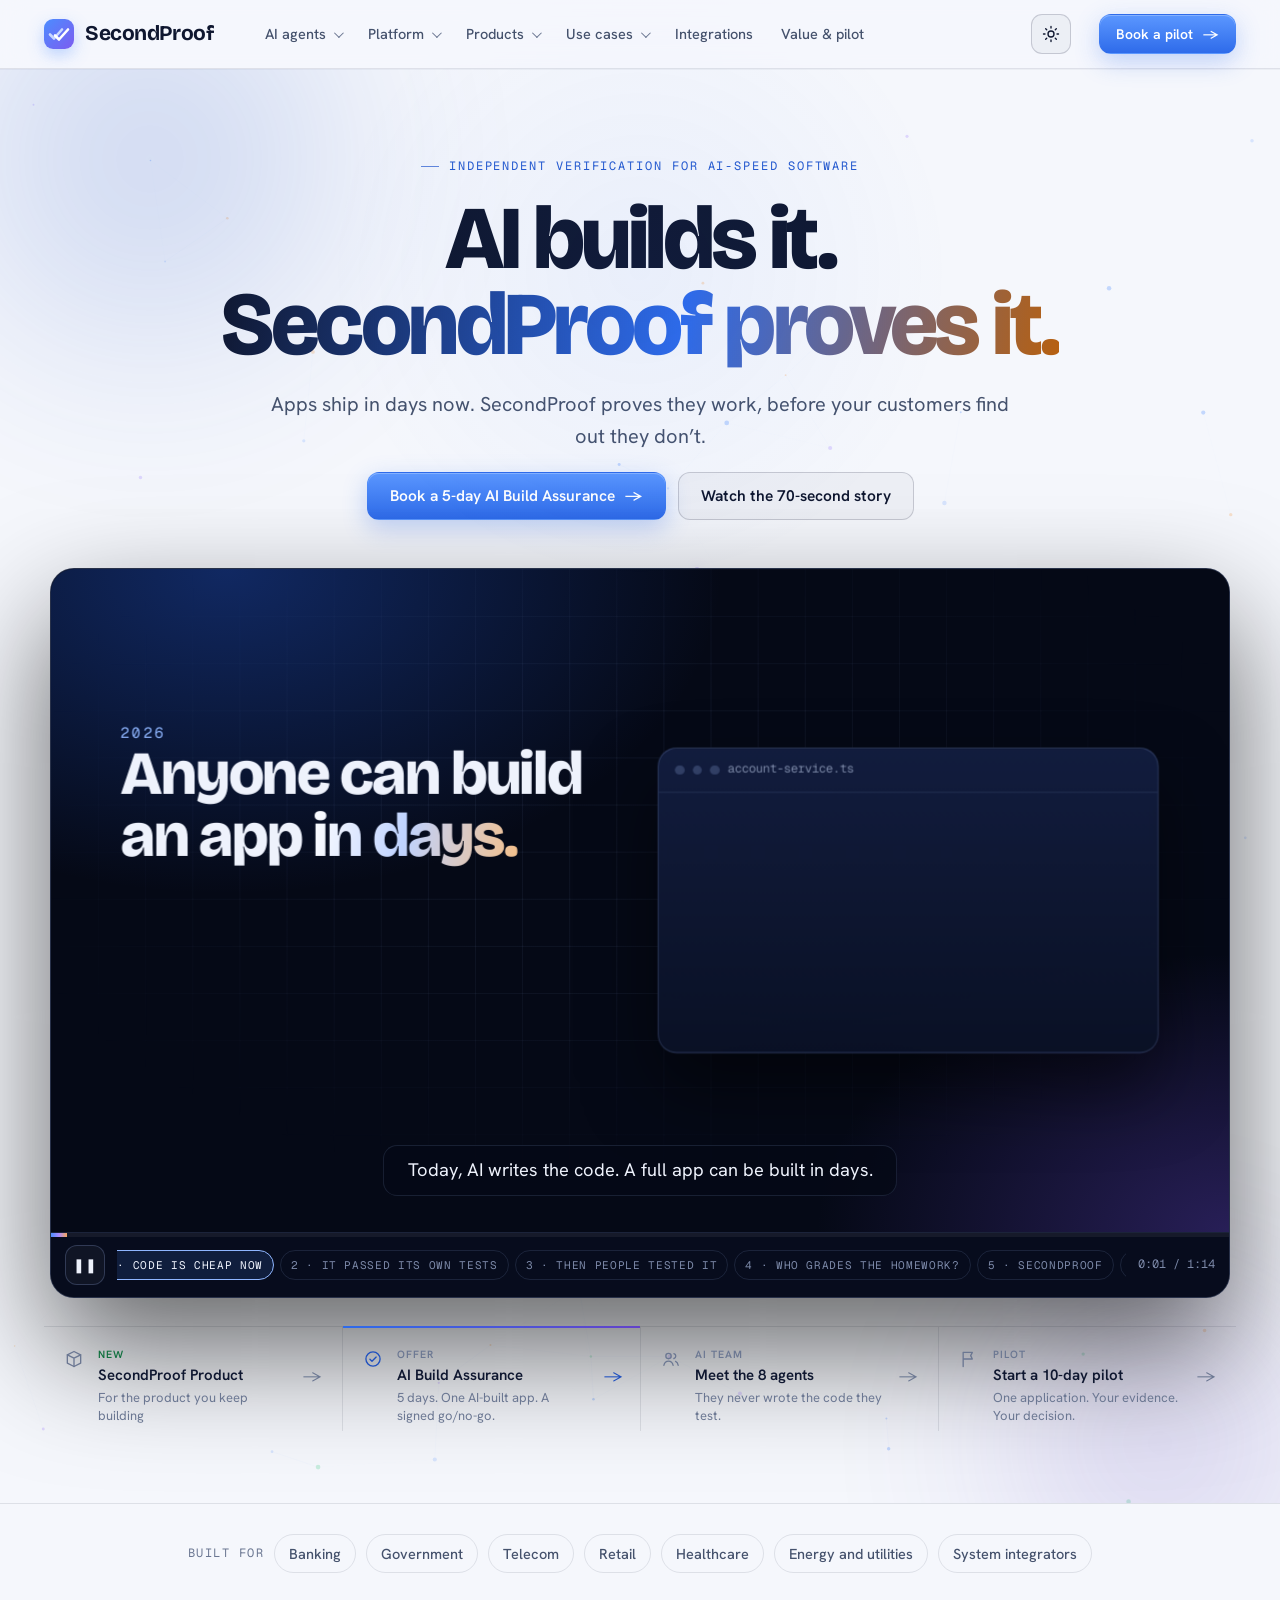
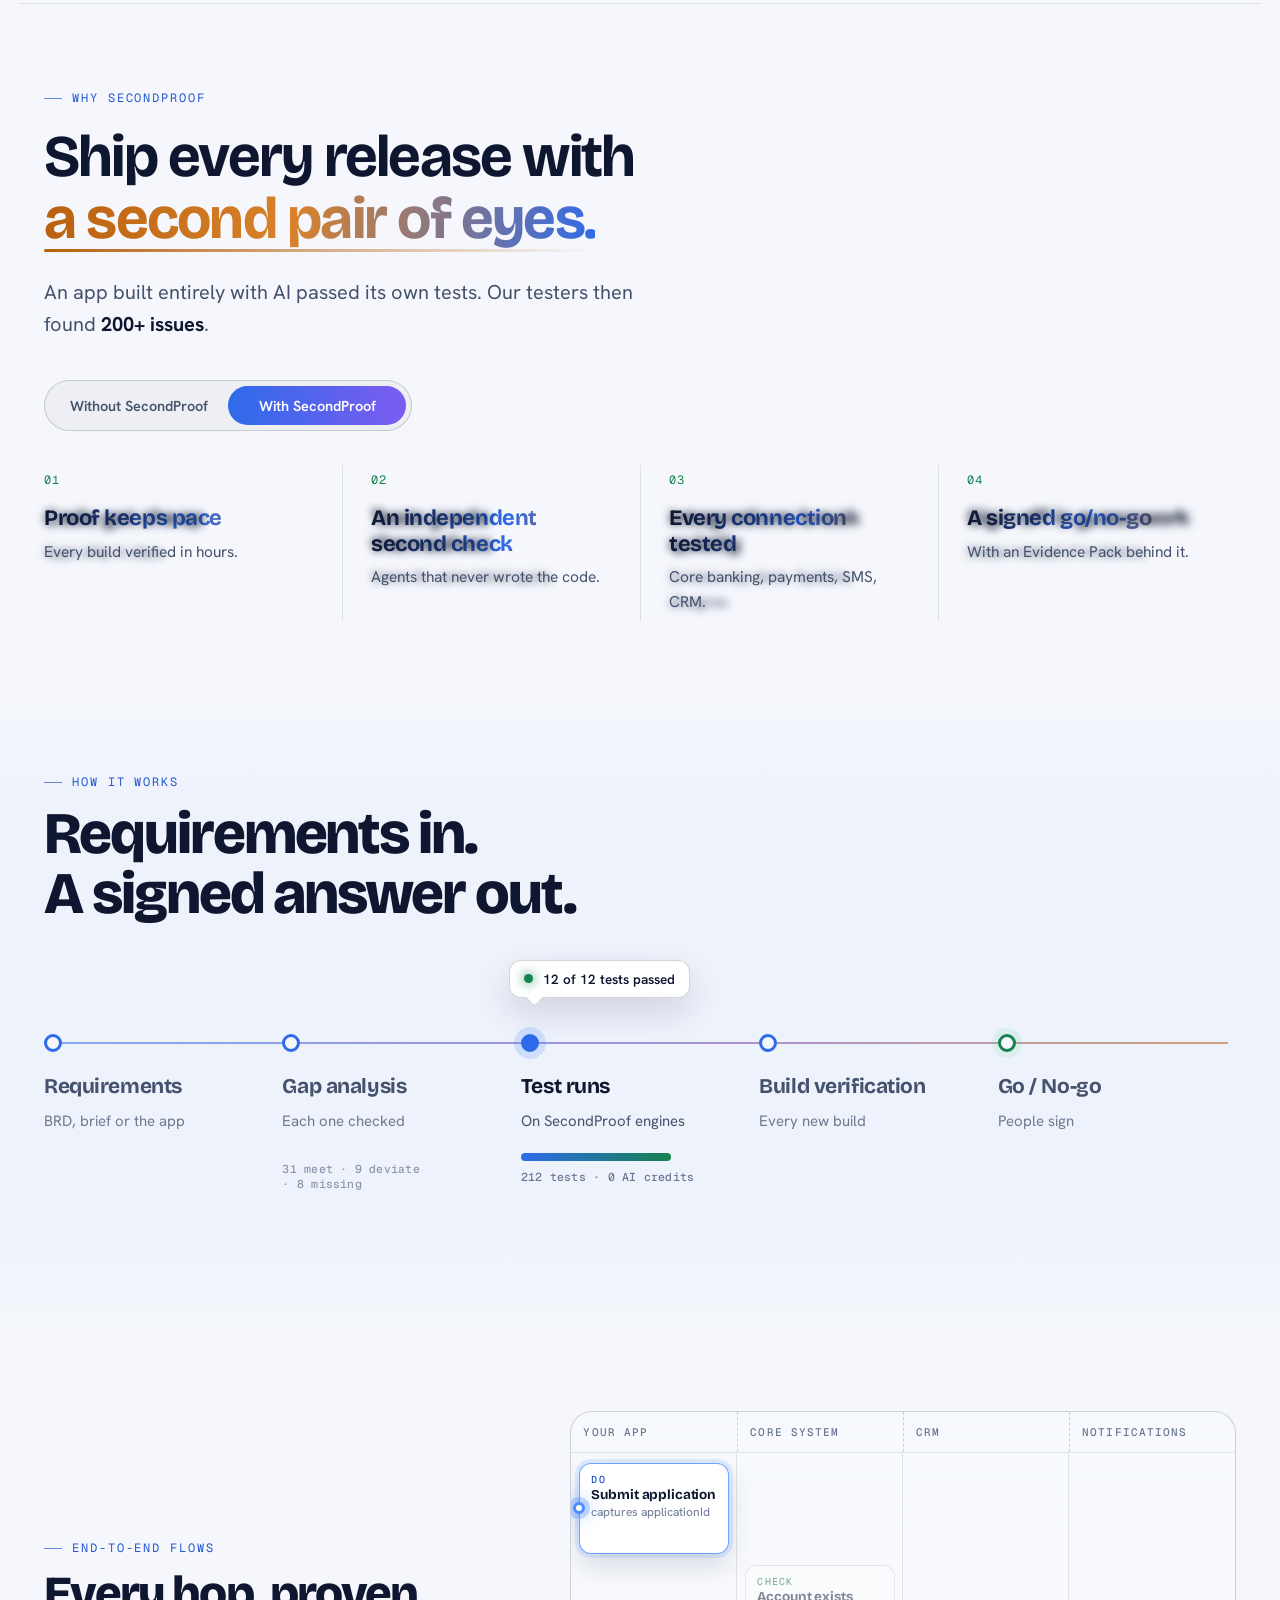
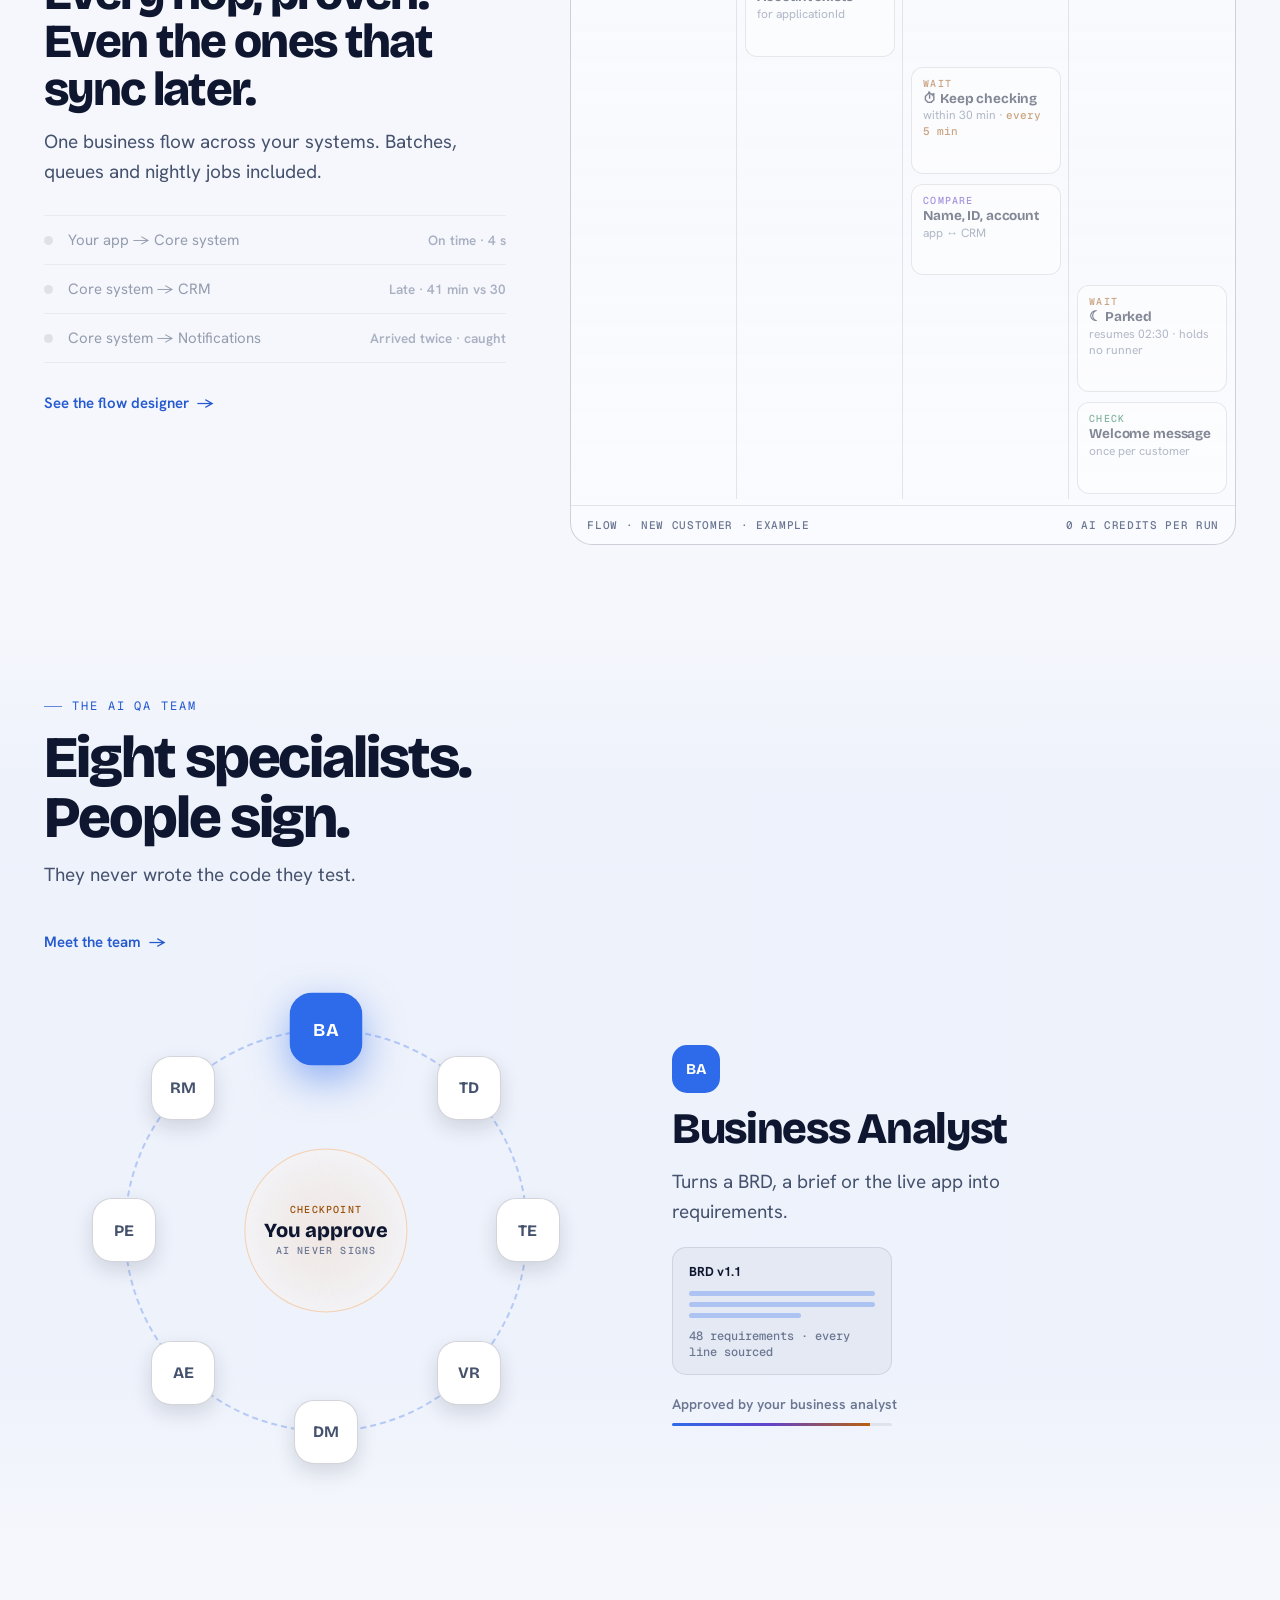
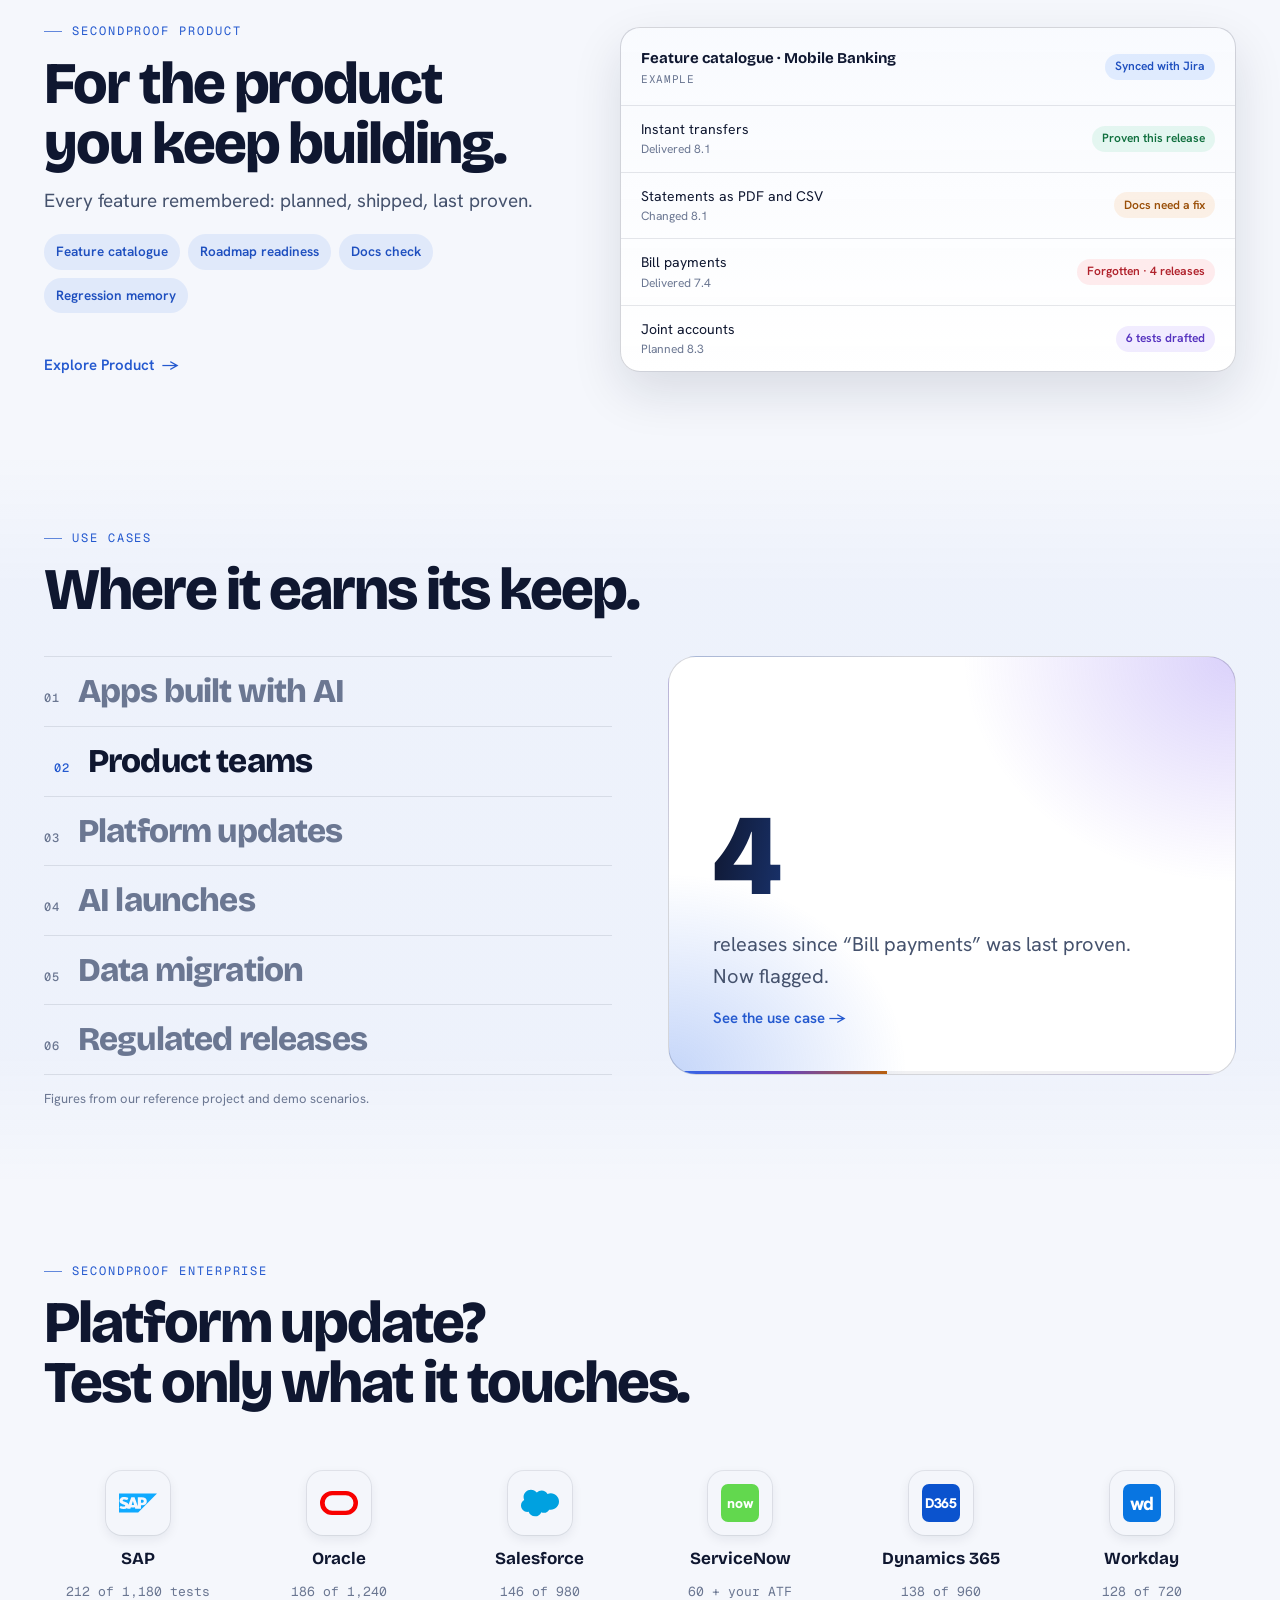
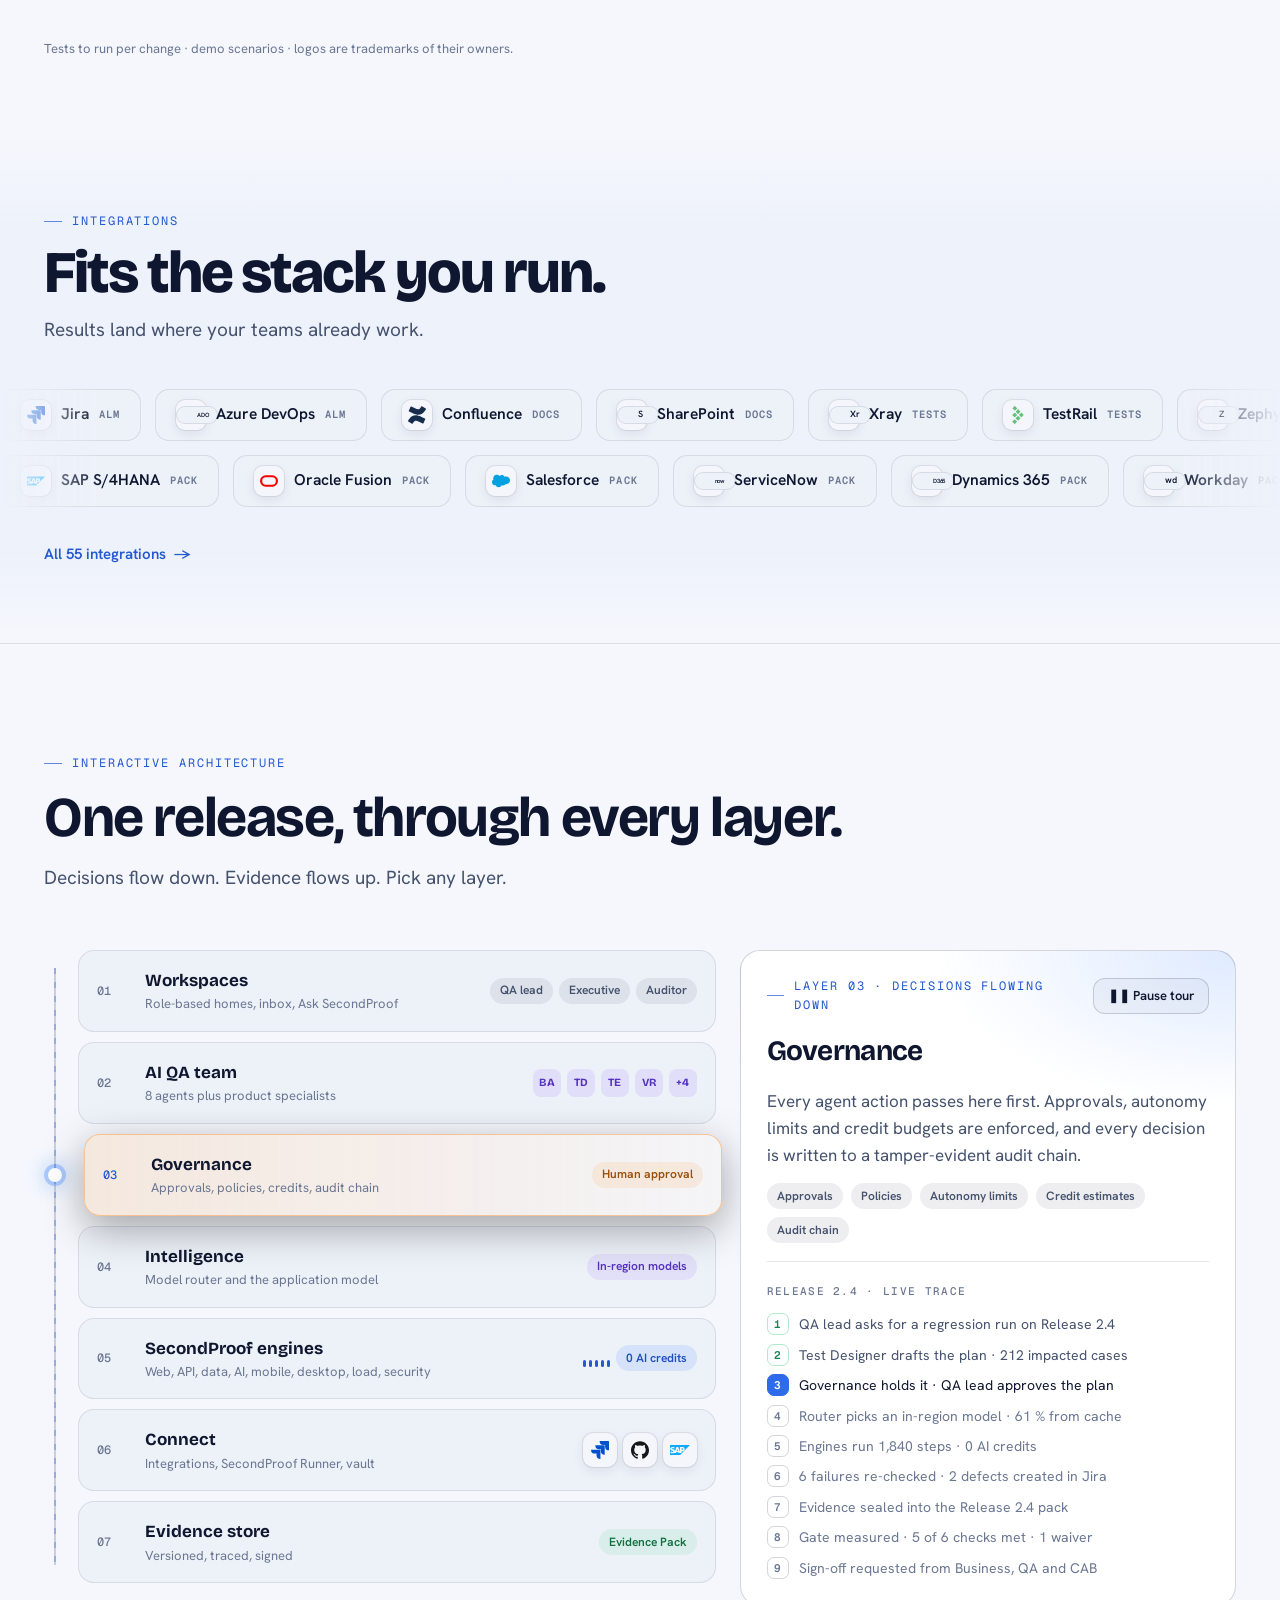
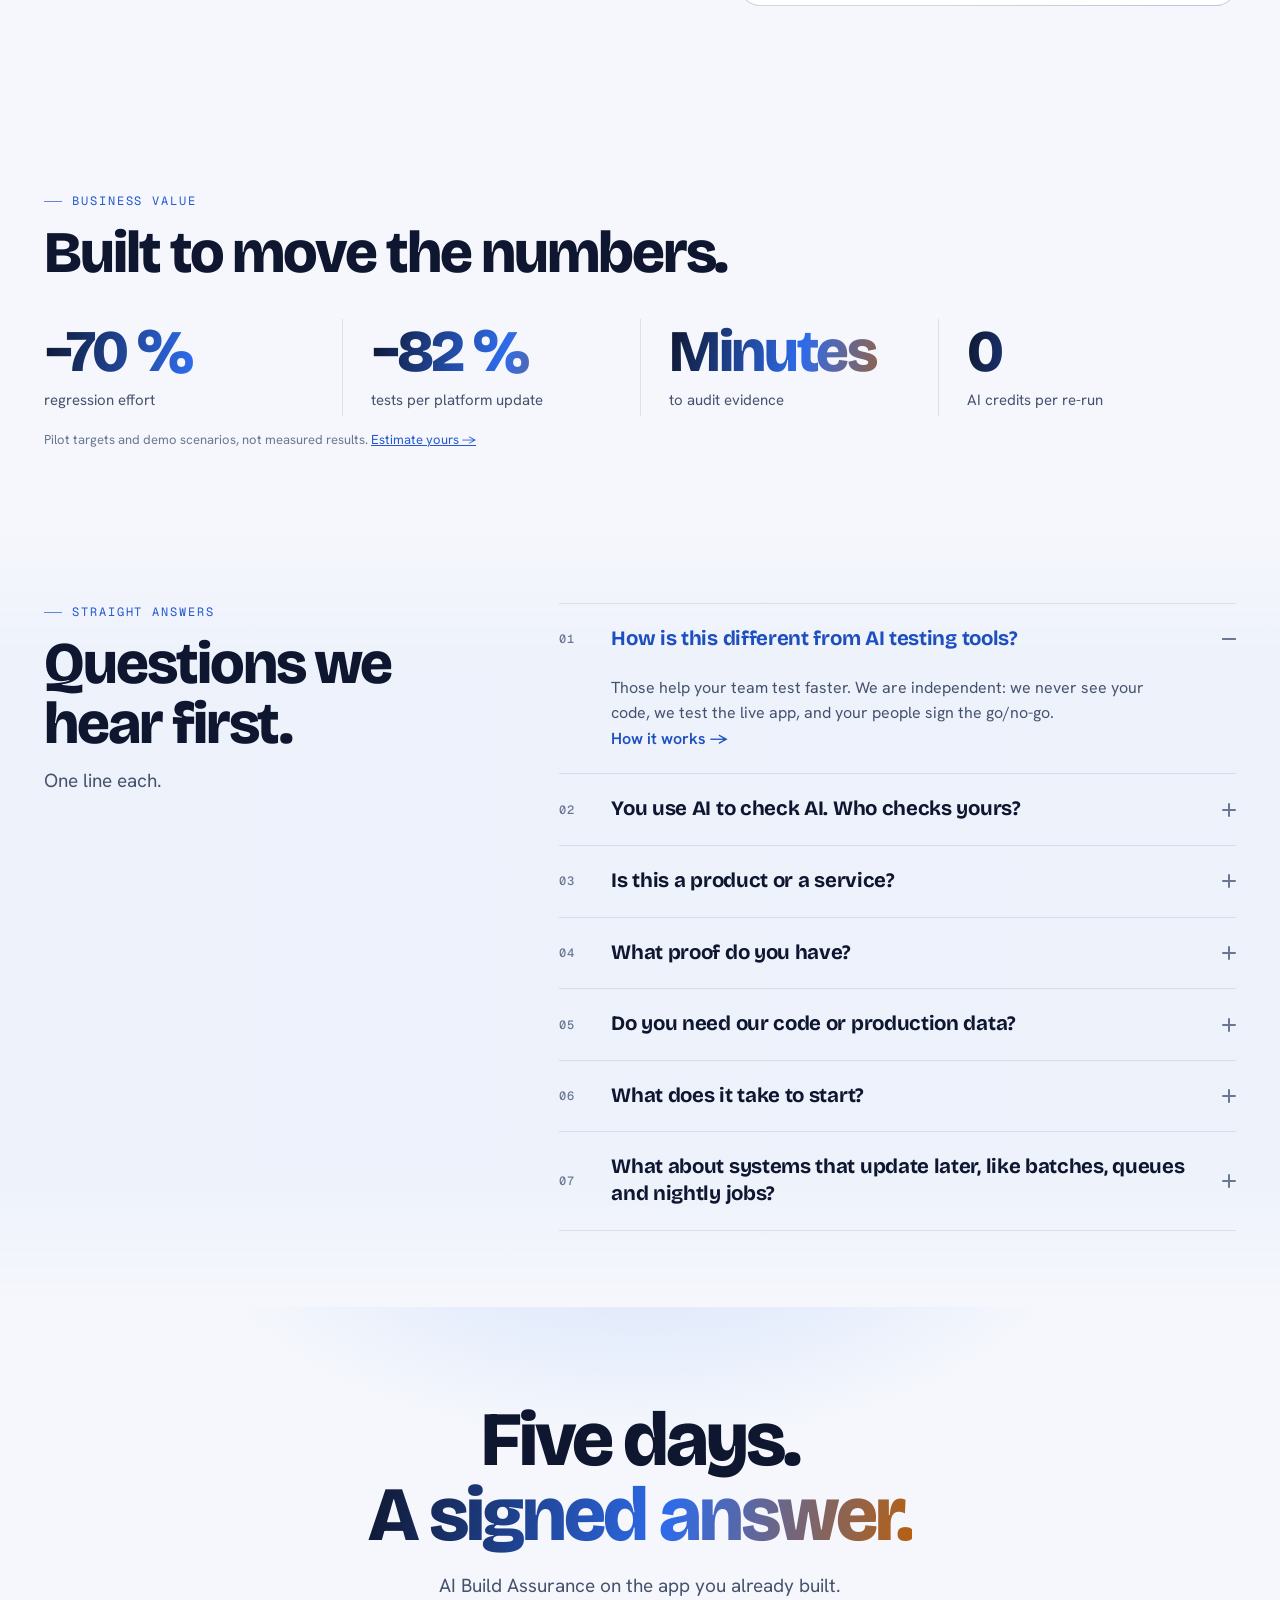
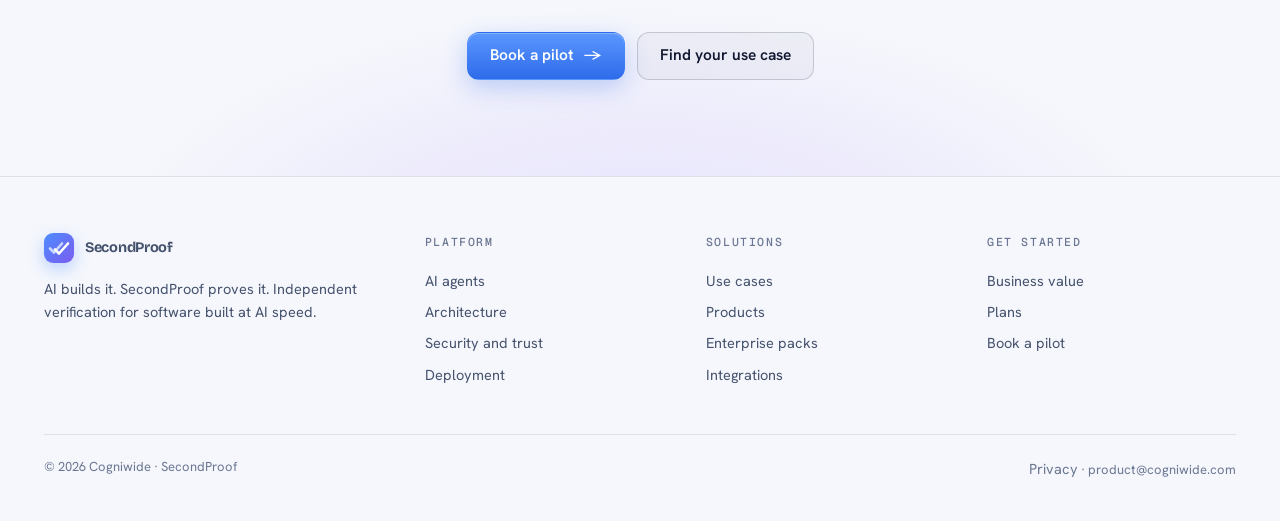
==== commit 5f9aa446: "End to end flows option added" ====
--- a/index.html
+++ b/index.html
@@ -337,6 +337,44 @@
 .qa p a{color:var(--tx-blue);font-weight:600;white-space:nowrap;text-decoration:none}.qa p a:hover{text-decoration:underline}
 @media (prefers-reduced-motion:no-preference){.qa[open] p{animation:qaIn .3s ease-out}@keyframes qaIn{from{opacity:0;transform:translateY(-4px)}}}
 @media (max-width:900px){.qa-wrap{grid-template-columns:1fr;gap:24px}.qa-wrap .m-head{position:static}.qa p{padding:0 0 20px 52px}}
+
+/* v84 · end-to-end flows swimlane */
+.e2e{display:grid;grid-template-columns:minmax(0,.82fr) minmax(0,1.18fr);gap:64px;align-items:center}
+.e2e .m-head{margin-bottom:0}
+.e2e .m-head h2{font-size:clamp(32px,3.7vw,50px)}
+.sl-hops{list-style:none;margin:28px 0 0;padding:0;display:grid}
+.sl-hops li{display:grid;grid-template-columns:12px minmax(0,1fr) auto;gap:12px;align-items:baseline;padding:12px 0;border-top:1px solid var(--line);font-size:15px;color:var(--ink2);transition:opacity .4s}
+.sl-hops li:last-child{border-bottom:1px solid var(--line)}
+.sl-hops li i{width:9px;height:9px;border-radius:50%;background:var(--line2);transition:background .4s,box-shadow .4s}
+.sl-hops li b{font:600 13.5px var(--body);color:var(--ink3);white-space:nowrap;transition:color .4s}
+.sl-hops li:not(.on){opacity:.55}
+.sl-hops li.on[data-c="g"] i{background:var(--green);box-shadow:0 0 10px var(--green)}.sl-hops li.on[data-c="g"] b{color:var(--tx-green)}
+.sl-hops li.on[data-c="a"] i{background:var(--amber);box-shadow:0 0 10px var(--amber)}.sl-hops li.on[data-c="a"] b{color:var(--tx-amber)}
+.sl-hops li.on[data-c="r"] i{background:var(--red);box-shadow:0 0 10px var(--red)}.sl-hops li.on[data-c="r"] b{color:var(--tx-red)}
+.sl{position:relative;border:1px solid var(--line2);border-radius:22px;background:linear-gradient(180deg,rgba(var(--s2),.6),rgba(var(--s1),.5));padding:0 0 12px;overflow:hidden;min-width:0}
+.sl-h{display:grid;grid-template-columns:repeat(4,minmax(0,1fr));border-bottom:1px solid var(--line)}
+.sl-h span{padding:13px 12px;font:500 11px var(--mono);letter-spacing:.1em;text-transform:uppercase;color:var(--ink3);border-left:1px dashed var(--line2);white-space:nowrap;overflow:hidden;text-overflow:ellipsis}
+.sl-h span:first-child{border-left:0}
+.sl-g{position:relative;display:grid;grid-template-columns:repeat(4,minmax(0,1fr));padding-top:6px;background-image:linear-gradient(90deg,transparent calc(25% - 1px),var(--line) calc(25% - 1px),var(--line) 25%,transparent 25%,transparent calc(50% - 1px),var(--line) calc(50% - 1px),var(--line) 50%,transparent 50%,transparent calc(75% - 1px),var(--line) calc(75% - 1px),var(--line) 75%,transparent 75%)}
+.sl-b{grid-column:var(--c);grid-row:var(--r);margin:5px 8px;padding:9px 11px;border-radius:12px;border:1px solid var(--line2);background:var(--surface);display:flex;flex-direction:column;gap:1px;min-width:0;opacity:.5;transition:opacity .4s,border-color .4s,box-shadow .4s,transform .4s}
+.sl-b em{font:500 10px var(--mono);font-style:normal;letter-spacing:.12em;text-transform:uppercase;color:var(--k)}
+.sl-b b{font:700 13.5px/1.25 var(--display);letter-spacing:-.01em}
+.sl-b small{font-size:12px;color:var(--ink3);line-height:1.3}
+.sl-b .sl-s{display:none}
+.sl-b[data-k="do"]{--k:var(--tx-blue);--kr:76,141,255}.sl-b[data-k="wait"]{--k:var(--tx-amber);--kr:245,166,91}.sl-b[data-k="check"]{--k:var(--tx-green);--kr:95,211,154}.sl-b[data-k="cmp"]{--k:var(--tx-violet);--kr:169,139,255}
+.sl-b.on{opacity:1;border-color:rgba(var(--kr),.8);box-shadow:0 0 0 4px rgba(var(--kr),.14),0 12px 28px var(--shadow);transform:translateY(-1px)}
+.sl-b.done{opacity:1}
+.sl-r{align-self:flex-start;margin-top:5px;font:600 11px var(--body);padding:2px 8px;border-radius:999px;opacity:0;transform:translateY(3px);transition:opacity .35s,transform .35s;white-space:nowrap}
+.sl-b.done .sl-r{opacity:1;transform:none}
+.sl-r.g{background:rgba(95,211,154,.14);color:var(--tx-green)}.sl-r.a{background:rgba(245,166,91,.16);color:var(--tx-amber)}.sl-r.r{background:rgba(255,122,127,.16);color:var(--tx-red)}.sl-r.v{background:rgba(169,139,255,.16);color:var(--tx-violet)}
+.sl-n{font:500 11px var(--mono);color:var(--tx-amber)}
+.sl-tk{position:absolute;left:0;top:0;width:12px;height:12px;margin:-6px 0 0 -6px;border-radius:50%;background:#fff;border:3px solid #4C8DFF;box-shadow:0 0 0 5px rgba(76,141,255,.3),0 0 22px #4C8DFF;z-index:2;transition:left .7s cubic-bezier(.65,0,.25,1),top .7s cubic-bezier(.65,0,.25,1),border-color .3s,box-shadow .3s;pointer-events:none}
+.sl-tk.p{border-color:var(--amber);box-shadow:0 0 0 5px rgba(245,166,91,.3),0 0 22px var(--amber)}
+.sl-f{display:flex;justify-content:space-between;gap:12px;flex-wrap:wrap;padding:12px 16px 0;margin-top:6px;border-top:1px solid var(--line);font:500 11px var(--mono);letter-spacing:.06em;color:var(--ink3)}
+.sl-f b{color:var(--tx-amber);font-weight:500}
+@media (prefers-reduced-motion:no-preference){.sl-b.pk.on{animation:slpk 1.6s ease-in-out infinite}@keyframes slpk{50%{box-shadow:0 0 0 9px rgba(245,166,91,.06),0 12px 28px var(--shadow)}}}
+@media (max-width:1020px){.e2e{grid-template-columns:1fr;gap:40px}}
+@media (max-width:640px){.sl-h{display:none}.sl-g{grid-template-columns:1fr;background:none;padding-top:8px}.sl-b{grid-column:1;grid-row:auto;margin:4px 10px}.sl-b .sl-s{display:inline;color:var(--ink3)}.sl-tk{display:none}.sl-hops li{grid-template-columns:12px minmax(0,1fr);row-gap:2px}.sl-hops li b{grid-column:2;white-space:normal}}
 </style>
 
 </head>
@@ -381,7 +419,34 @@
   </div>
 </section>
 
-<section class="m-sec">
+<section class="m-sec" id="flows">
+  <div class="wrap e2e">
+    <div class="rv">
+      <div class="m-head"><p class="eyebrow">End-to-end flows</p><h2>Every hop, proven.<br>Even the ones that sync later.</h2><p>One business flow across your systems. Batches, queues and nightly jobs included.</p></div>
+      <ul class="sl-hops" id="slHops" aria-label="Example hop results">
+        <li data-at="1" data-c="g"><i></i><span>Your app → Core system</span><b>On time · 4 s</b></li>
+        <li data-at="2" data-c="a"><i></i><span>Core system → CRM</span><b>Late · 41 min vs 30</b></li>
+        <li data-at="5" data-c="r"><i></i><span>Core system → Notifications</span><b>Arrived twice · caught</b></li>
+      </ul>
+      <a class="more" href="platform.html#flows">See the flow designer <span>→</span></a>
+    </div>
+    <div class="sl rv" id="sl" role="img" aria-label="Example flow across four systems: Do in your app, Check in the core system, Wait in the CRM by checking every 5 minutes within 30 minutes, Compare the CRM with the app, a parked Wait that resumes at 02:30, then a Check in notifications. Results: on time, late 41 minutes against 30, and a duplicate message caught.">
+      <div class="sl-h" aria-hidden="true"><span>Your app</span><span>Core system</span><span>CRM</span><span>Notifications</span></div>
+      <div class="sl-g" aria-hidden="true">
+        <i class="sl-tk"></i>
+        <div class="sl-b" data-k="do" style="--c:1;--r:1"><em>Do <span class="sl-s">· Your app</span></em><b>Submit application</b><small>captures applicationId</small><span class="sl-r g">Passed</span></div>
+        <div class="sl-b" data-k="check" style="--c:2;--r:2"><em>Check <span class="sl-s">· Core system</span></em><b>Account exists</b><small>for applicationId</small><span class="sl-r g">On time · 4 s</span></div>
+        <div class="sl-b" data-k="wait" style="--c:3;--r:3"><em>Wait <span class="sl-s">· CRM</span></em><b>⏱ Keep checking</b><small>within 30 min · <span class="sl-n" id="slN">every 5 min</span></small><span class="sl-r a">Late · 41 vs 30</span></div>
+        <div class="sl-b" data-k="cmp" style="--c:3;--r:4"><em>Compare <span class="sl-s">· CRM</span></em><b>Name, ID, account</b><small>app ↔ CRM</small><span class="sl-r g">All match</span></div>
+        <div class="sl-b pk" data-k="wait" style="--c:4;--r:5"><em>Wait <span class="sl-s">· Notifications</span></em><b>☾ Parked</b><small>resumes 02:30 · holds no runner</small><span class="sl-r v">Resumed 02:30</span></div>
+        <div class="sl-b" data-k="check" style="--c:4;--r:6"><em>Check <span class="sl-s">· Notifications</span></em><b>Welcome message</b><small>once per customer</small><span class="sl-r r">Arrived twice</span></div>
+      </div>
+      <div class="sl-f" aria-hidden="true"><span>FLOW · NEW CUSTOMER · EXAMPLE</span><span>0 AI CREDITS PER RUN</span></div>
+    </div>
+  </div>
+</section>
+
+<section class="m-sec m-alt">
   <div class="wrap">
     <div class="m-head rv"><p class="eyebrow">The AI QA team</p><h2>Eight specialists.<br>People sign.</h2><p>They never wrote the code they test.</p><a class="more" href="agents.html">Meet the team <span>→</span></a></div>
     <div class="rg rv" id="rg">
@@ -396,7 +461,7 @@
   </div>
 </section>
 
-<section class="m-sec m-alt" id="product">
+<section class="m-sec" id="product">
   <div class="wrap m-split">
     <div class="m-head rv"><p class="eyebrow">SecondProof Product</p><h2>For the product<br>you keep building.</h2><p>Every feature remembered: planned, shipped, last proven.</p>
       <div class="m-chips"><span>Feature catalogue</span><span>Roadmap readiness</span><span>Docs check</span><span>Regression memory</span></div>
@@ -411,7 +476,7 @@
   </div>
 </section>
 
-<section class="m-sec">
+<section class="m-sec m-alt">
   <div class="wrap">
     <div class="m-head rv"><p class="eyebrow">Use cases</p><h2>Where it earns its keep.</h2></div>
     <div class="ux rv" id="ux"><ol class="ux-l" role="tablist"><li><button type="button" data-i="0" aria-selected="true"><span class="ux-k">01</span>Apps built with AI</button></li><li><button type="button" data-i="1" aria-selected="false"><span class="ux-k">02</span>Product teams</button></li><li><button type="button" data-i="2" aria-selected="false"><span class="ux-k">03</span>Platform updates</button></li><li><button type="button" data-i="3" aria-selected="false"><span class="ux-k">04</span>AI launches</button></li><li><button type="button" data-i="4" aria-selected="false"><span class="ux-k">05</span>Data migration</button></li><li><button type="button" data-i="5" aria-selected="false"><span class="ux-k">06</span>Regulated releases</button></li></ol><div class="ux-r"><a class="ux-p on" data-i="0" href="use-cases.html#uc-aibuilt" data-c="red"><span class="ux-big">200+</span><span class="ux-t">issues found by hand in an app that passed its own tests</span><span class="ux-go">See the use case →</span></a><a class="ux-p" data-i="1" href="use-cases.html#uc-product" data-c="amber"><span class="ux-big">4</span><span class="ux-t">releases since “Bill payments” was last proven. Now flagged.</span><span class="ux-go">See the use case →</span></a><a class="ux-p" data-i="2" href="use-cases.html#ep" data-c="blue"><span class="ux-big">212</span><span class="ux-t">of 1,180 SAP tests to run for one support package</span><span class="ux-go">See the use case →</span></a><a class="ux-p" data-i="3" href="use-cases.html#uc-ai" data-c="violet"><span class="ux-big">0</span><span class="ux-t">prompt injections let through by the AI quality gate</span><span class="ux-go">See the use case →</span></a><a class="ux-p" data-i="4" href="use-cases.html#uc-migration" data-c="green"><span class="ux-big">1.2 bn</span><span class="ux-t">rows reconciled, source to target, before cut-over</span><span class="ux-go">See the use case →</span></a><a class="ux-p" data-i="5" href="use-cases.html#uc-regulated" data-c="blue"><span class="ux-big">1</span><span class="ux-t">signed go/no-go with every waiver and its reason</span><span class="ux-go">See the use case →</span></a><div class="ux-bar" aria-hidden="true"><i></i></div></div></div>
@@ -419,7 +484,7 @@
   </div>
 </section>
 
-<section class="m-sec m-alt" id="packs">
+<section class="m-sec" id="packs">
   <div class="wrap">
     <div class="m-head rv"><p class="eyebrow">SecondProof Enterprise</p><h2>Platform update?<br>Test only what it touches.</h2></div>
     <div class="m-pks stg"><a class="m-pk" href="products.html#pack-sap"><span class="lg lgx" data-logo="sap" data-size="38"></span><b>SAP</b><small>212 of 1,180 tests</small></a><a class="m-pk" href="products.html#pack-oracle"><span class="lg lgx" data-logo="oracle" data-size="38"></span><b>Oracle</b><small>186 of 1,240</small></a><a class="m-pk" href="products.html#pack-salesforce"><span class="lg lgx" data-logo="salesforce" data-size="38"></span><b>Salesforce</b><small>146 of 980</small></a><a class="m-pk" href="products.html#pack-servicenow"><span class="lg lgx" data-logo="servicenow" data-size="38"></span><b>ServiceNow</b><small>60 + your ATF</small></a><a class="m-pk" href="products.html#pack-dynamics"><span class="lg lgx" data-logo="dynamics365" data-size="38"></span><b>Dynamics 365</b><small>138 of 960</small></a><a class="m-pk" href="products.html#pack-workday"><span class="lg lgx" data-logo="workday" data-size="38"></span><b>Workday</b><small>128 of 720</small></a></div>
@@ -427,7 +492,7 @@
   </div>
 </section>
 
-<section class="m-sec" style="overflow:hidden">
+<section class="m-sec m-alt" style="overflow:hidden">
   <div class="wrap"><div class="m-head rv"><p class="eyebrow">Integrations</p><h2>Fits the stack you run.</h2><p>Results land where your teams already work.</p></div></div>
   <div class="mq" aria-label="Integrations"><div class="track"><span><em class="lg" data-logo="jira" data-size="18"></em>Jira<i>ALM</i></span><span><em class="lg" data-logo="azuredevops" data-size="18"></em>Azure DevOps<i>ALM</i></span><span><em class="lg" data-logo="confluence" data-size="18"></em>Confluence<i>Docs</i></span><span><em class="lg" data-logo="sharepoint" data-size="18"></em>SharePoint<i>Docs</i></span><span><em class="lg" data-logo="xray" data-size="18"></em>Xray<i>Tests</i></span><span><em class="lg" data-logo="testrail" data-size="18"></em>TestRail<i>Tests</i></span><span><em class="lg" data-logo="zephyr" data-size="18"></em>Zephyr<i>Tests</i></span><span><em class="lg" data-logo="excel" data-size="18"></em>Excel<i>Tests</i></span><span><em class="lg" data-logo="github" data-size="18"></em>GitHub<i>Code</i></span><span><em class="lg" data-logo="gitlab" data-size="18"></em>GitLab<i>Code</i></span><span><em class="lg" data-logo="bitbucket" data-size="18"></em>Bitbucket<i>Code</i></span><span><em class="lg" data-logo="jenkins" data-size="18"></em>Jenkins<i>CI/CD</i></span><span><em class="lg" data-logo="azurepipelines" data-size="18"></em>Azure Pipelines<i>CI/CD</i></span><span><em class="lg" data-logo="sonarqube" data-size="18"></em>SonarQube<i>Quality</i></span><span><em class="lg" data-logo="slack" data-size="18"></em>Slack<i>Chat</i></span><span><em class="lg" data-logo="teams" data-size="18"></em>Microsoft Teams<i>Chat</i></span><span><em class="lg" data-logo="jira" data-size="18"></em>Jira<i>ALM</i></span><span><em class="lg" data-logo="azuredevops" data-size="18"></em>Azure DevOps<i>ALM</i></span><span><em class="lg" data-logo="confluence" data-size="18"></em>Confluence<i>Docs</i></span><span><em class="lg" data-logo="sharepoint" data-size="18"></em>SharePoint<i>Docs</i></span><span><em class="lg" data-logo="xray" data-size="18"></em>Xray<i>Tests</i></span><span><em class="lg" data-logo="testrail" data-size="18"></em>TestRail<i>Tests</i></span><span><em class="lg" data-logo="zephyr" data-size="18"></em>Zephyr<i>Tests</i></span><span><em class="lg" data-logo="excel" data-size="18"></em>Excel<i>Tests</i></span><span><em class="lg" data-logo="github" data-size="18"></em>GitHub<i>Code</i></span><span><em class="lg" data-logo="gitlab" data-size="18"></em>GitLab<i>Code</i></span><span><em class="lg" data-logo="bitbucket" data-size="18"></em>Bitbucket<i>Code</i></span><span><em class="lg" data-logo="jenkins" data-size="18"></em>Jenkins<i>CI/CD</i></span><span><em class="lg" data-logo="azurepipelines" data-size="18"></em>Azure Pipelines<i>CI/CD</i></span><span><em class="lg" data-logo="sonarqube" data-size="18"></em>SonarQube<i>Quality</i></span><span><em class="lg" data-logo="slack" data-size="18"></em>Slack<i>Chat</i></span><span><em class="lg" data-logo="teams" data-size="18"></em>Microsoft Teams<i>Chat</i></span></div></div>
   <div class="mq rev" aria-hidden="true"><div class="track"><span><em class="lg" data-logo="sap" data-size="18"></em>SAP S/4HANA<i>Pack</i></span><span><em class="lg" data-logo="oracle" data-size="18"></em>Oracle Fusion<i>Pack</i></span><span><em class="lg" data-logo="salesforce" data-size="18"></em>Salesforce<i>Pack</i></span><span><em class="lg" data-logo="servicenow" data-size="18"></em>ServiceNow<i>Pack</i></span><span><em class="lg" data-logo="dynamics365" data-size="18"></em>Dynamics 365<i>Pack</i></span><span><em class="lg" data-logo="workday" data-size="18"></em>Workday<i>Pack</i></span><span><em class="lg" data-logo="sap" data-size="18"></em>SAP Cloud ALM<i>ALM</i></span><span><em class="lg" data-logo="browserstack" data-size="18"></em>BrowserStack<i>Devices</i></span><span><em class="lg" data-logo="saucelabs" data-size="18"></em>Sauce Labs<i>Devices</i></span><span><em class="lg" data-logo="devicefarm" data-size="18"></em>AWS Device Farm<i>Devices</i></span><span><em class="lg" data-logo="entra" data-size="18"></em>Entra ID<i>SSO</i></span><span><em class="lg" data-logo="okta" data-size="18"></em>Okta<i>SSO</i></span><span><em class="lg" data-logo="vault" data-size="18"></em>HashiCorp Vault<i>Secrets</i></span><span><em class="lg" data-logo="datadog" data-size="18"></em>Datadog<i>APM</i></span><span><em class="lg" data-logo="dynatrace" data-size="18"></em>Dynatrace<i>APM</i></span><span><em class="lg" data-logo="snowflake" data-size="18"></em>Snowflake<i>Data</i></span><span><em class="lg" data-logo="postman" data-size="18"></em>Postman<i>API</i></span><span><em class="lg" data-logo="openapi" data-size="18"></em>OpenAPI<i>API</i></span><span><em class="lg" data-logo="sap" data-size="18"></em>SAP S/4HANA<i>Pack</i></span><span><em class="lg" data-logo="oracle" data-size="18"></em>Oracle Fusion<i>Pack</i></span><span><em class="lg" data-logo="salesforce" data-size="18"></em>Salesforce<i>Pack</i></span><span><em class="lg" data-logo="servicenow" data-size="18"></em>ServiceNow<i>Pack</i></span><span><em class="lg" data-logo="dynamics365" data-size="18"></em>Dynamics 365<i>Pack</i></span><span><em class="lg" data-logo="workday" data-size="18"></em>Workday<i>Pack</i></span><span><em class="lg" data-logo="sap" data-size="18"></em>SAP Cloud ALM<i>ALM</i></span><span><em class="lg" data-logo="browserstack" data-size="18"></em>BrowserStack<i>Devices</i></span><span><em class="lg" data-logo="saucelabs" data-size="18"></em>Sauce Labs<i>Devices</i></span><span><em class="lg" data-logo="devicefarm" data-size="18"></em>AWS Device Farm<i>Devices</i></span><span><em class="lg" data-logo="entra" data-size="18"></em>Entra ID<i>SSO</i></span><span><em class="lg" data-logo="okta" data-size="18"></em>Okta<i>SSO</i></span><span><em class="lg" data-logo="vault" data-size="18"></em>HashiCorp Vault<i>Secrets</i></span><span><em class="lg" data-logo="datadog" data-size="18"></em>Datadog<i>APM</i></span><span><em class="lg" data-logo="dynatrace" data-size="18"></em>Dynatrace<i>APM</i></span><span><em class="lg" data-logo="snowflake" data-size="18"></em>Snowflake<i>Data</i></span><span><em class="lg" data-logo="postman" data-size="18"></em>Postman<i>API</i></span><span><em class="lg" data-logo="openapi" data-size="18"></em>OpenAPI<i>API</i></span></div></div>
@@ -551,7 +616,7 @@
 <section class="m-sec m-alt" id="questions">
   <div class="wrap qa-wrap">
     <div class="m-head rv"><p class="eyebrow">Straight answers</p><h2>Questions we<br>hear first.</h2><p>One line each.</p></div>
-    <div class="qa-list rv"><details class="qa" open><summary><span class="qa-n">01</span><b>How is this different from AI testing tools?</b><i aria-hidden="true"></i></summary><p>Those help your team test faster. We are independent: we never see your code, we test the live app, and your people sign the go/no-go. <a href="platform.html">How it works →</a></p></details><details class="qa"><summary><span class="qa-n">02</span><b>You use AI to check AI. Who checks yours?</b><i aria-hidden="true"></i></summary><p>A second agent re-checks every failure, our engines re-run every test, and nothing moves forward without a person’s approval. <a href="agents.html#verify">Second-agent verification →</a></p></details><details class="qa"><summary><span class="qa-n">03</span><b>Is this a product or a service?</b><i aria-hidden="true"></i></summary><p>Start with a 5-day assurance. We run it with you, and the platform stays when you are ready. <a href="value.html#aiba">AI Build Assurance →</a></p></details><details class="qa"><summary><span class="qa-n">04</span><b>What proof do you have?</b><i aria-hidden="true"></i></summary><p>On one AI-built app, our testers found 200+ issues in integrations and inside the app, before it reached production. <a href="use-cases.html#uc-aibuilt">Apps built with AI →</a></p></details><details class="qa"><summary><span class="qa-n">05</span><b>Do you need our code or production data?</b><i aria-hidden="true"></i></summary><p>No. We test the running app and its integrations, inside your network if needed, and data stays where you are allowed to keep it. <a href="platform.html#trust">Security and trust →</a></p></details><details class="qa"><summary><span class="qa-n">06</span><b>What does it take to start?</b><i aria-hidden="true"></i></summary><p>One application, a BRD or a brief, and 5 days. You get a signed go/no-go with evidence. <a href="value.html#contact">Start a pilot →</a></p></details></div>
+    <div class="qa-list rv"><details class="qa" open><summary><span class="qa-n">01</span><b>How is this different from AI testing tools?</b><i aria-hidden="true"></i></summary><p>Those help your team test faster. We are independent: we never see your code, we test the live app, and your people sign the go/no-go. <a href="platform.html">How it works →</a></p></details><details class="qa"><summary><span class="qa-n">02</span><b>You use AI to check AI. Who checks yours?</b><i aria-hidden="true"></i></summary><p>A second agent re-checks every failure, our engines re-run every test, and nothing moves forward without a person’s approval. <a href="agents.html#verify">Second-agent verification →</a></p></details><details class="qa"><summary><span class="qa-n">03</span><b>Is this a product or a service?</b><i aria-hidden="true"></i></summary><p>Start with a 5-day assurance. We run it with you, and the platform stays when you are ready. <a href="value.html#aiba">AI Build Assurance →</a></p></details><details class="qa"><summary><span class="qa-n">04</span><b>What proof do you have?</b><i aria-hidden="true"></i></summary><p>On one AI-built app, our testers found 200+ issues in integrations and inside the app, before it reached production. <a href="use-cases.html#uc-aibuilt">Apps built with AI →</a></p></details><details class="qa"><summary><span class="qa-n">05</span><b>Do you need our code or production data?</b><i aria-hidden="true"></i></summary><p>No. We test the running app and its integrations, inside your network if needed, and data stays where you are allowed to keep it. <a href="platform.html#trust">Security and trust →</a></p></details><details class="qa"><summary><span class="qa-n">06</span><b>What does it take to start?</b><i aria-hidden="true"></i></summary><p>One application, a BRD or a brief, and 5 days. You get a signed go/no-go with evidence. <a href="value.html#contact">Start a pilot →</a></p></details><details class="qa"><summary><span class="qa-n">07</span><b>What about systems that update later, like batches, queues and nightly jobs?</b><i aria-hidden="true"></i></summary><p>Flows wait for them. A wait parks until the signal, the time or the cut-off, then every hop is checked and timed. <a href="platform.html#flows">End-to-end flows →</a></p></details></div>
   </div>
 </section>
 
@@ -610,6 +675,23 @@
 as.forEach(function(a,k){a.addEventListener('mouseenter',function(){hold=true;go(k);});});hs.addEventListener('mouseleave',function(){hold=false;tick();});
 go(0);tick();})();
 </script>
+<script>
+(function(){var sl=document.getElementById('sl');if(!sl)return;var bs=[].slice.call(sl.querySelectorAll('.sl-b')),tk=sl.querySelector('.sl-tk'),g=sl.querySelector('.sl-g'),n=document.getElementById('slN'),hops=[].slice.call(document.querySelectorAll('#slHops li'));
+var red=matchMedia('(prefers-reduced-motion: reduce)').matches,D=[1300,1300,3000,1300,2400,1500],i=-1,t,vis=false,run=false;
+function hop(k){hops.forEach(function(h){h.classList.toggle('on',k>=+h.getAttribute('data-at'));});}
+function place(b){var gr=g.getBoundingClientRect(),r=b.getBoundingClientRect();tk.style.left=(r.left-gr.left)+'px';tk.style.top=(r.top-gr.top+r.height/2)+'px';}
+function reset(){bs.forEach(function(b){b.classList.remove('on','done');});hop(-1);n.textContent='every 5 min';}
+function step(){clearTimeout(t);if(!vis){run=false;return;}run=true;
+  if(i>=0){bs[i].classList.remove('on');bs[i].classList.add('done');hop(i);}
+  i++;if(i>=bs.length){i=-1;t=setTimeout(function(){reset();step();},3200);return;}
+  var b=bs[i];b.classList.add('on');place(b);tk.classList.toggle('p',i===4);
+  if(i===2){var c=0;(function ck(){if(i!==2)return;c++;n.textContent='checked '+c+'×';if(c<8)setTimeout(ck,D[2]/9);else n.textContent='arrived · 41 min';})();}
+  t=setTimeout(step,D[i]);}
+if(red||!('IntersectionObserver' in window)){bs.forEach(function(b){b.classList.add('done');});hop(9);tk.style.display='none';n.textContent='arrived · 41 min';return;}
+place(bs[0]);
+new IntersectionObserver(function(e){vis=e[0].isIntersecting;if(vis&&!run)step();},{threshold:.35}).observe(sl);
+window.addEventListener('resize',function(){if(i>=0&&i<bs.length)place(bs[i]);});})();
+</script>
 <script src="config.js"></script>
 <script src="logos.js"></script>
 <script src="site.js"></script>
--- a/site.css
+++ b/site.css
@@ -307,3 +307,16 @@
 #sp-prog{position:fixed;left:0;top:0;right:0;height:3px;z-index:9999;pointer-events:none;opacity:0;transition:opacity .3s}
 #sp-prog.run{opacity:1}
 #sp-prog i{display:block;height:100%;width:0;background:linear-gradient(90deg,var(--blue),var(--violet),var(--amber));box-shadow:0 0 12px rgba(124,92,240,.7);border-radius:0 2px 2px 0;transition:width .9s cubic-bezier(.1,.7,.2,1)}
+
+/* v84 · end-to-end flows strip (products, integrations) */
+.e2e-strip{display:grid;grid-template-columns:42px minmax(0,1fr) auto;gap:18px;align-items:center;margin-top:40px;padding:20px 4px;border-top:1px solid var(--line);border-bottom:1px solid var(--line);text-decoration:none;color:var(--ink);transition:padding .25s}
+.e2e-strip:hover{padding-left:12px}
+.e2e-ic{width:42px;height:42px;border-radius:13px;display:grid;place-items:center;color:var(--tx-amber);background:rgba(245,166,91,.12);border:1px solid rgba(245,166,91,.35)}
+.e2e-ic svg{width:21px;height:21px}
+.e2e-strip b{display:block;font:700 clamp(18px,1.6vw,21px)/1.2 var(--display);letter-spacing:-.02em}
+.e2e-strip small{display:block;color:var(--ink2);font-size:15px;margin-top:3px}
+.e2e-strip .m-chips{margin-top:10px}
+.e2e-strip .m-chips span{font-size:12.5px;padding:5px 10px;background:rgba(245,166,91,.12);color:var(--tx-amber)}
+.e2e-go{color:var(--blue2);font-size:20px;transition:transform .25s}
+.e2e-strip:hover .e2e-go{transform:translateX(4px)}
+@media (max-width:560px){.e2e-strip{grid-template-columns:42px minmax(0,1fr);gap:14px;align-items:start}.e2e-go{display:none}}
